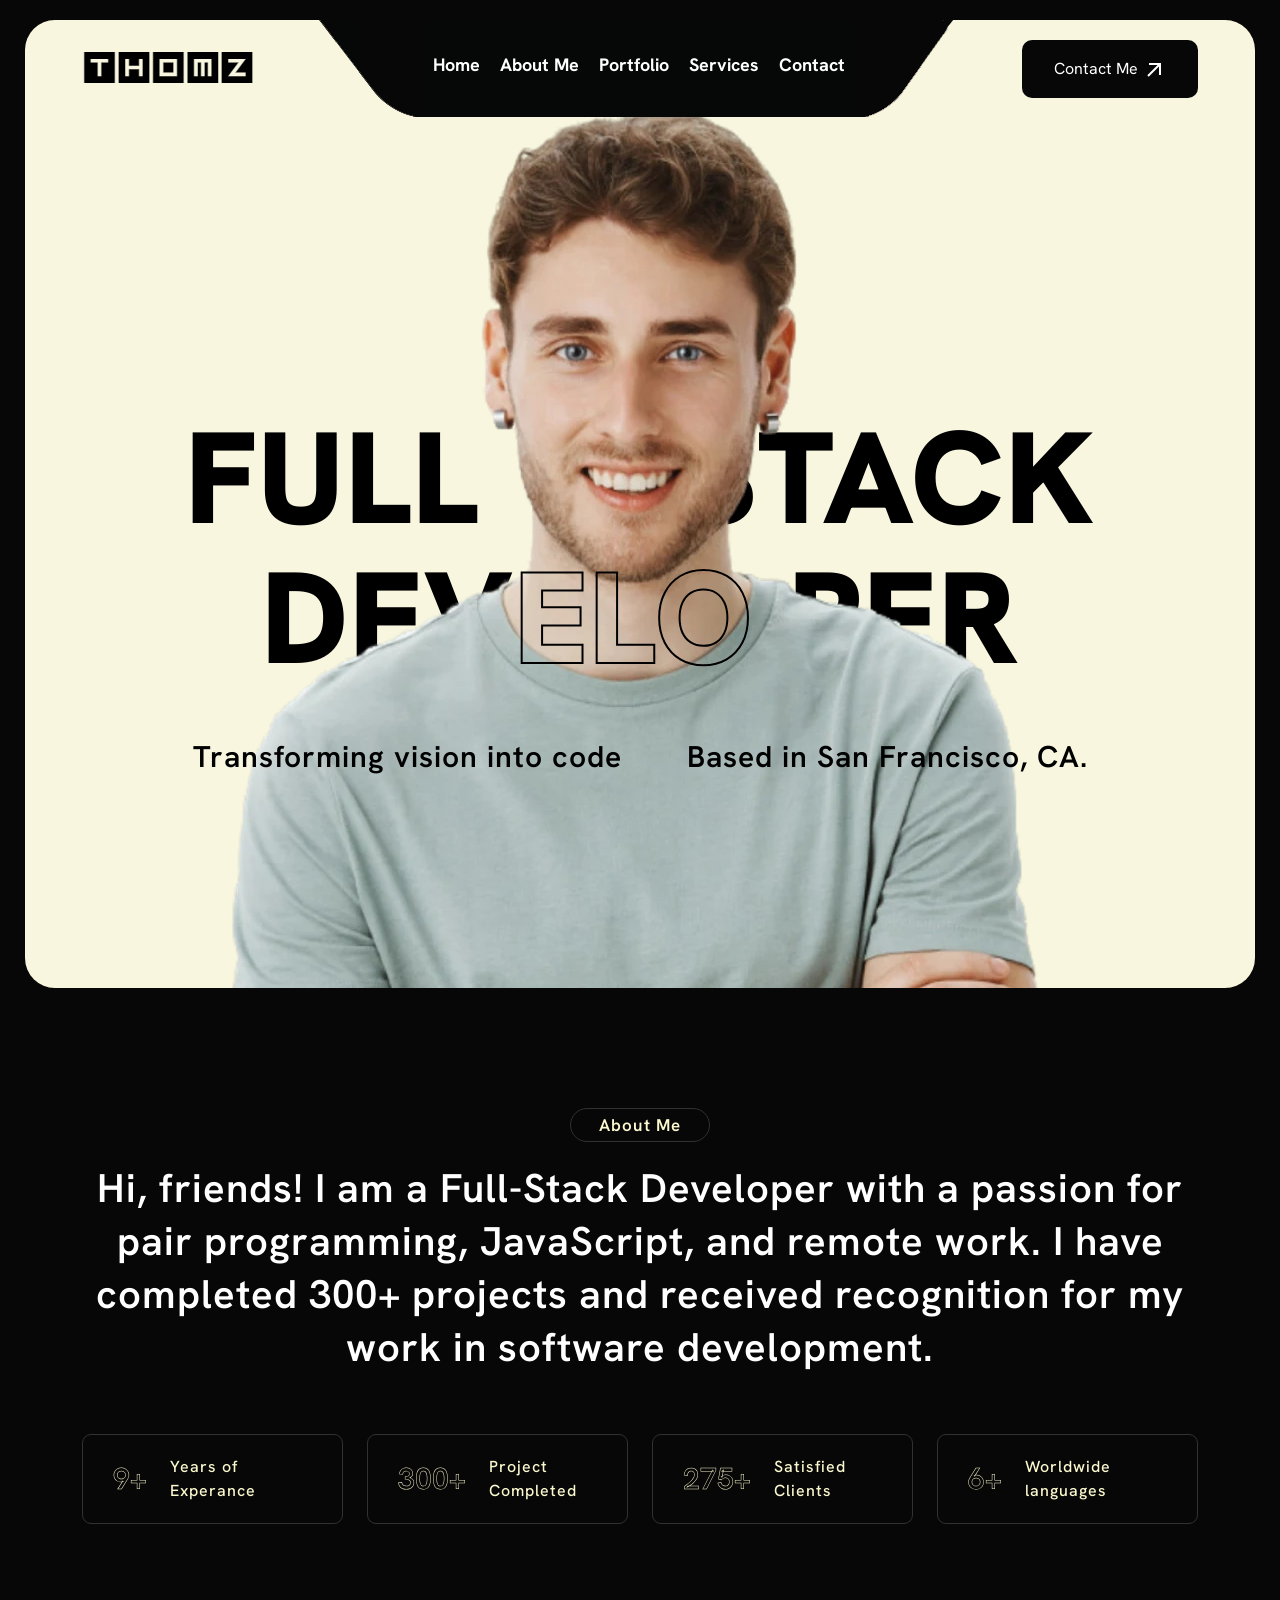
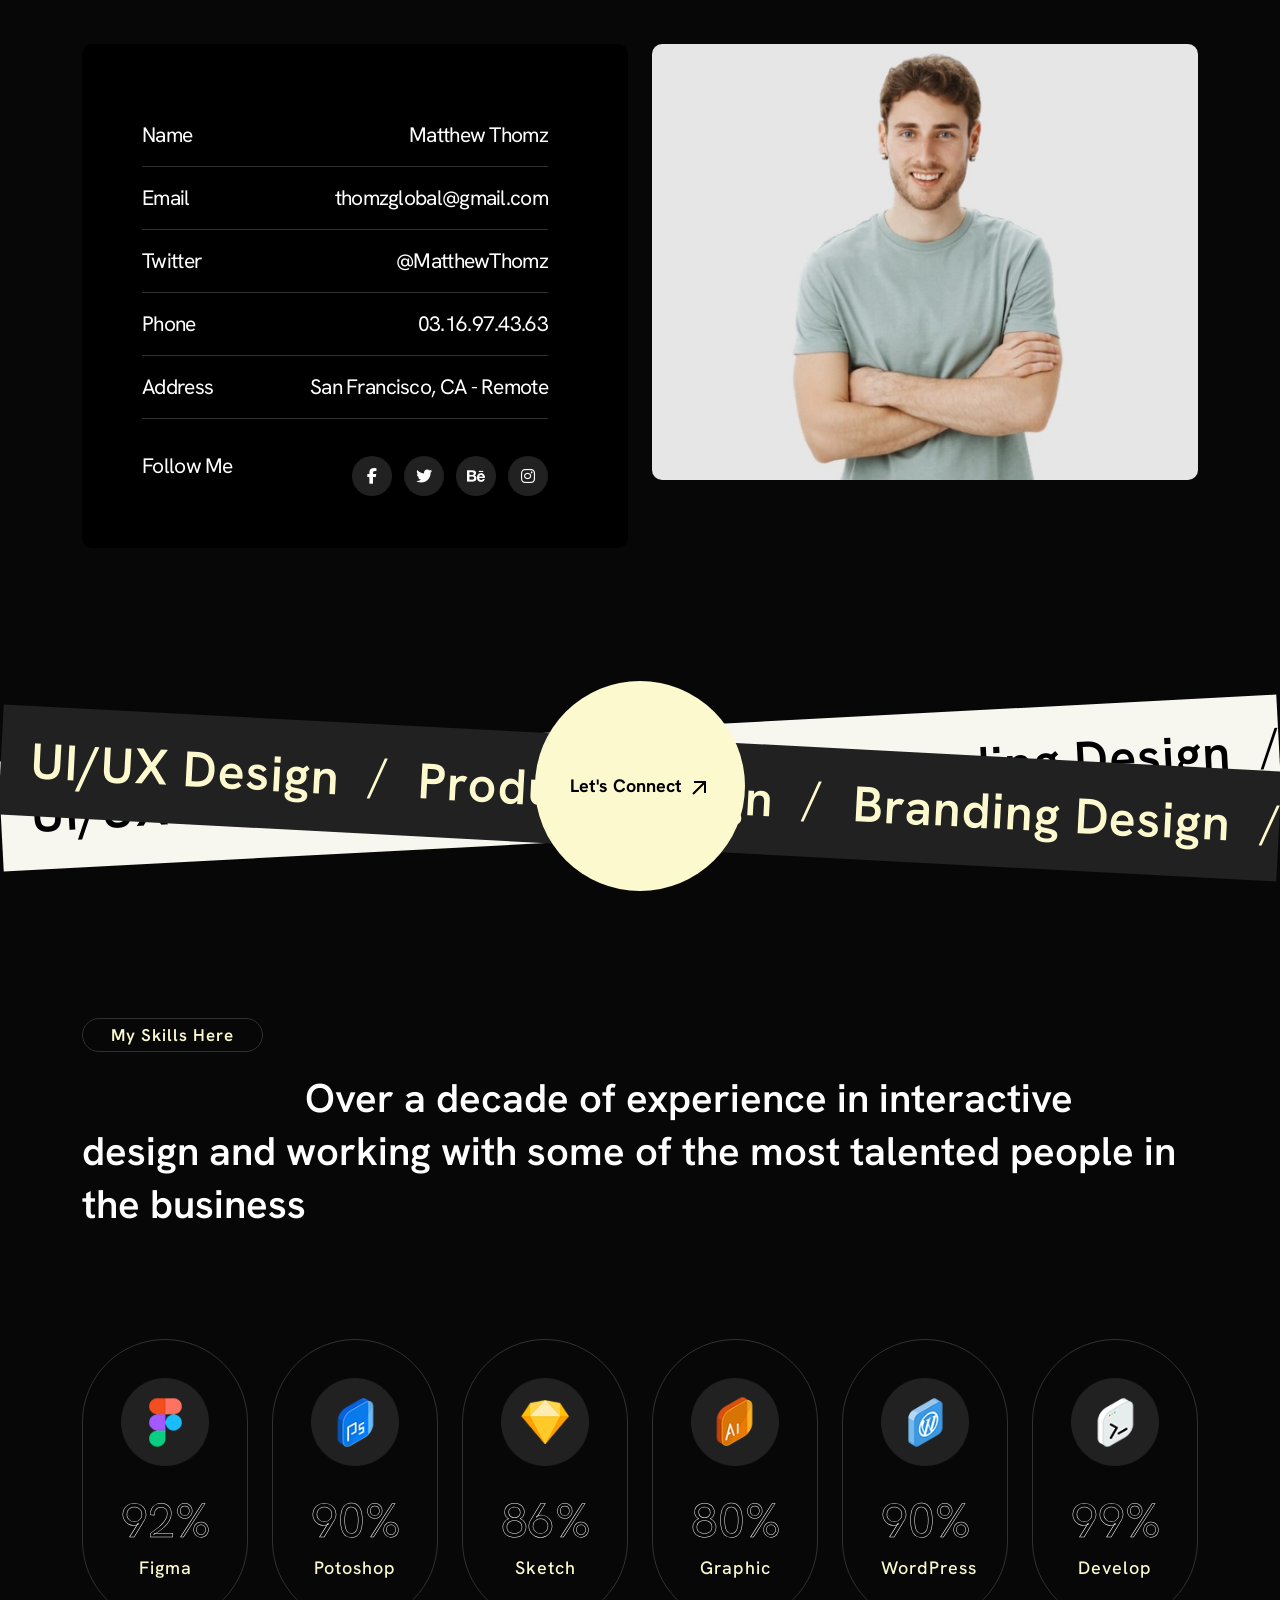
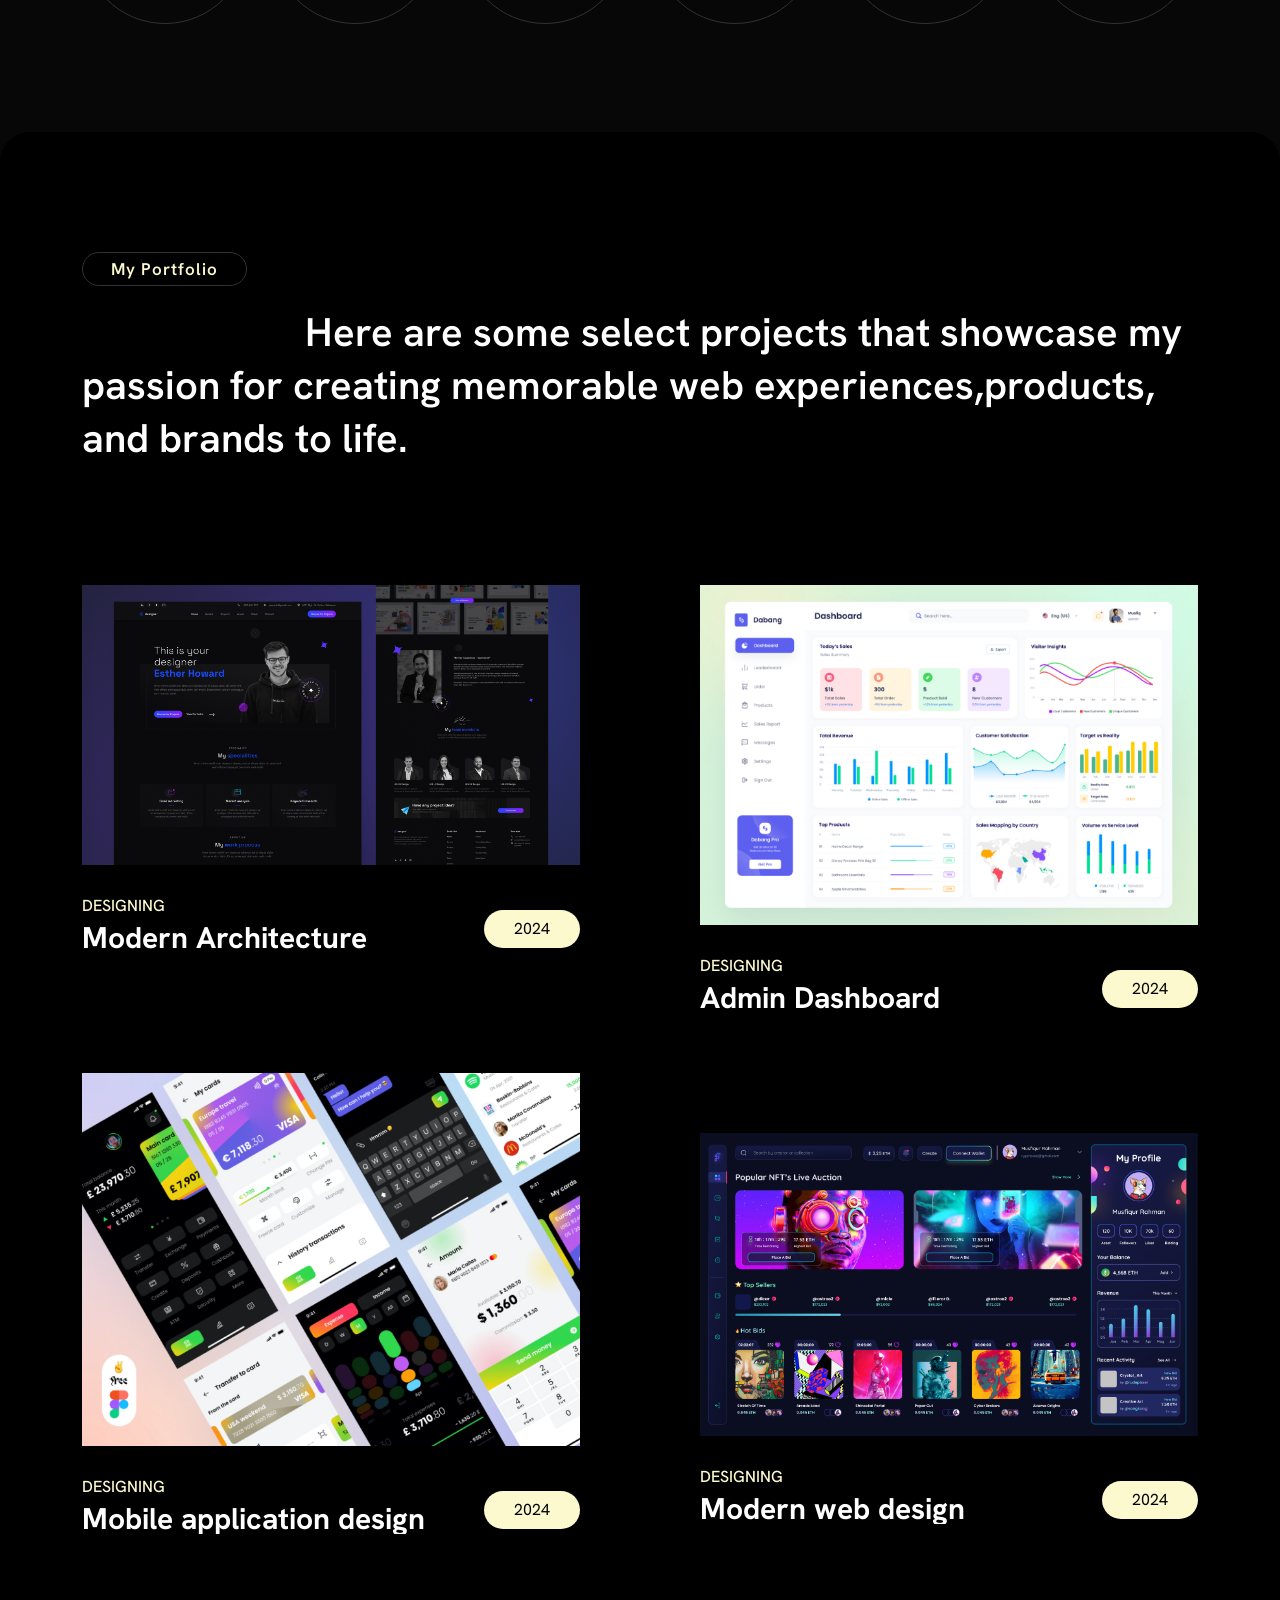
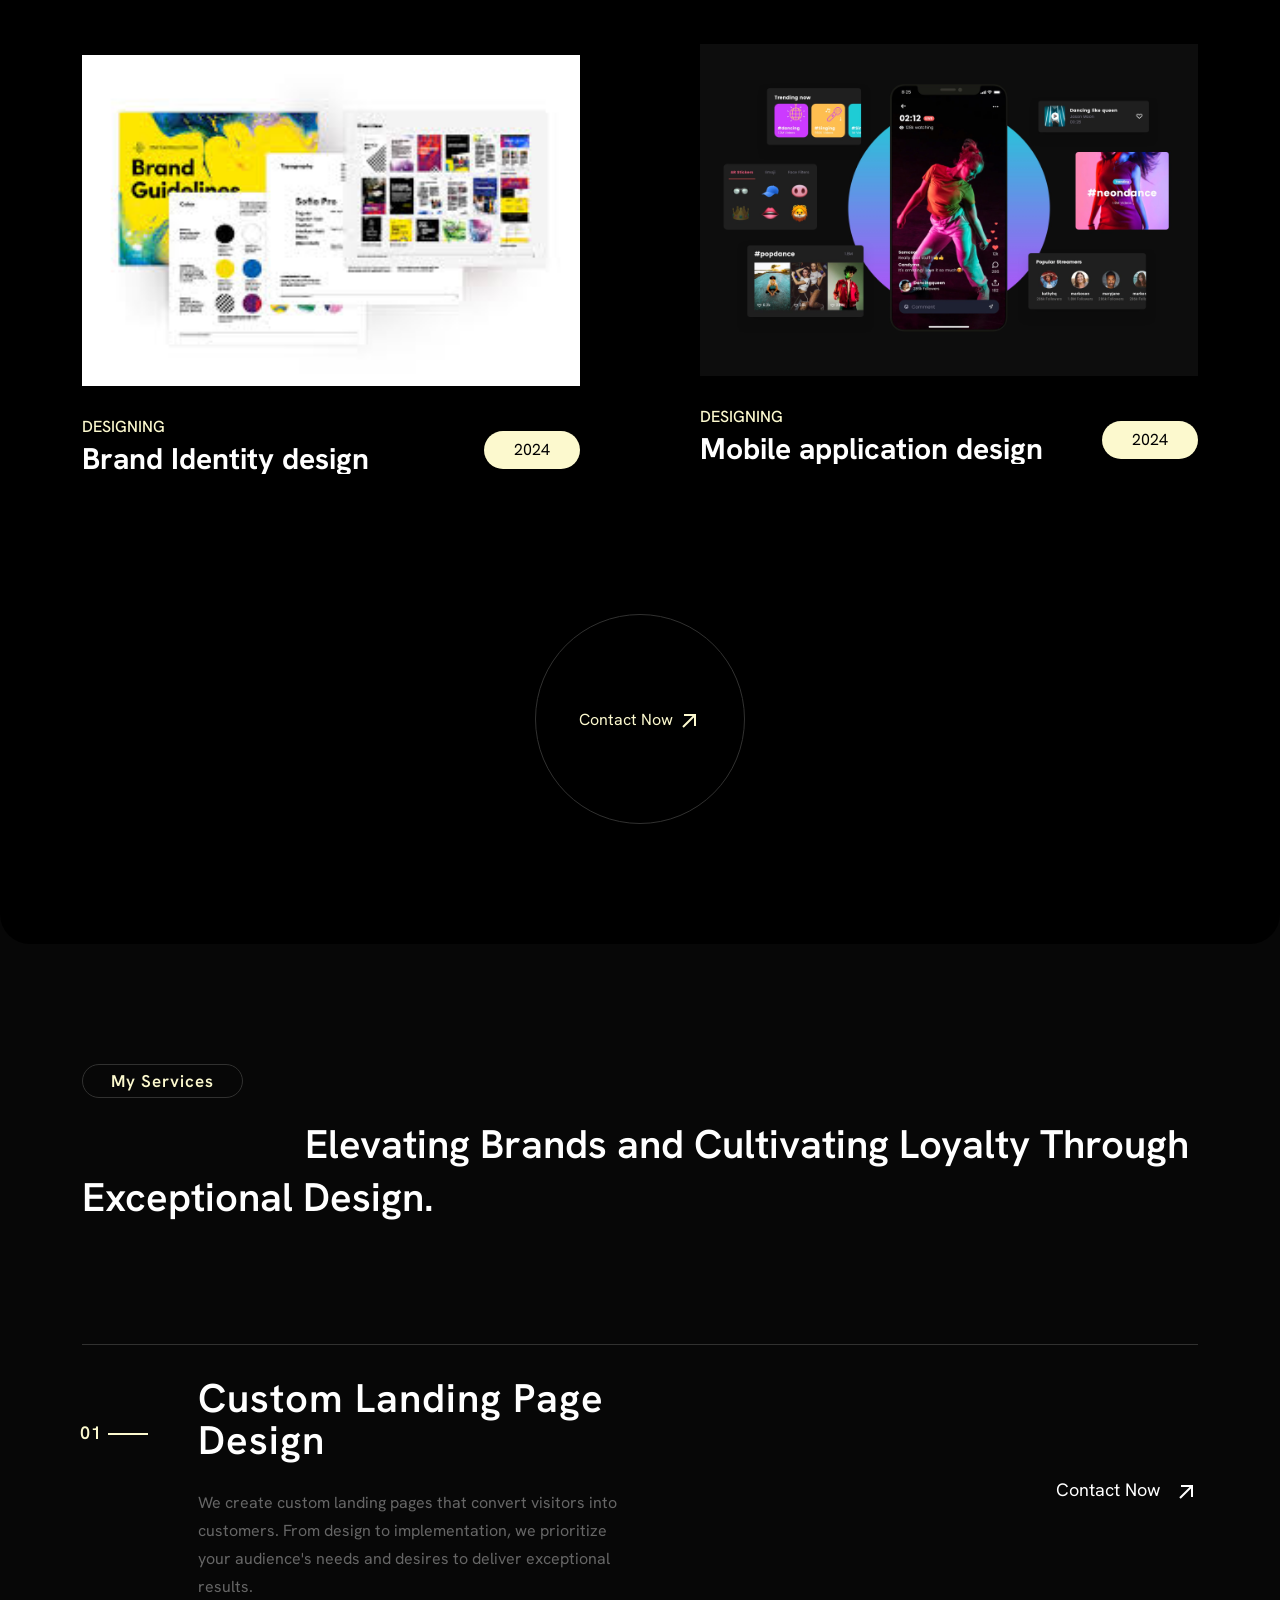
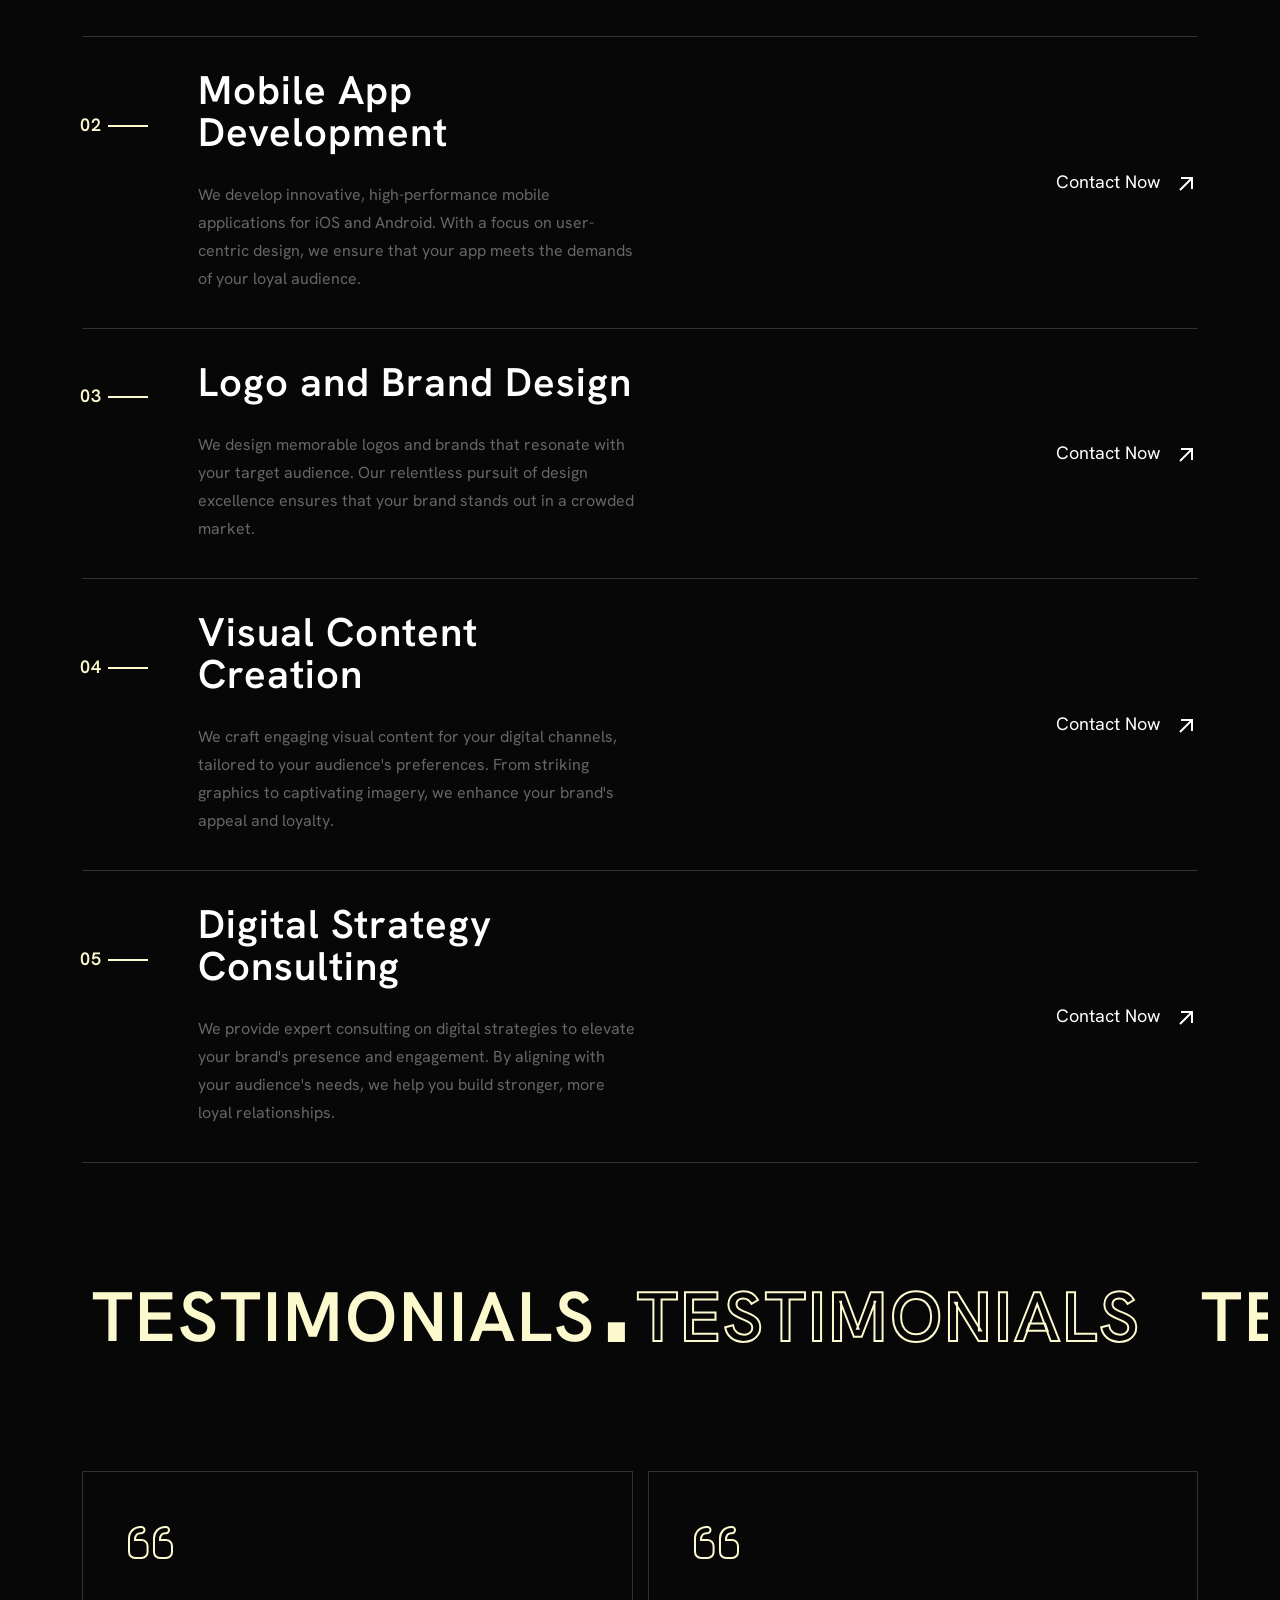
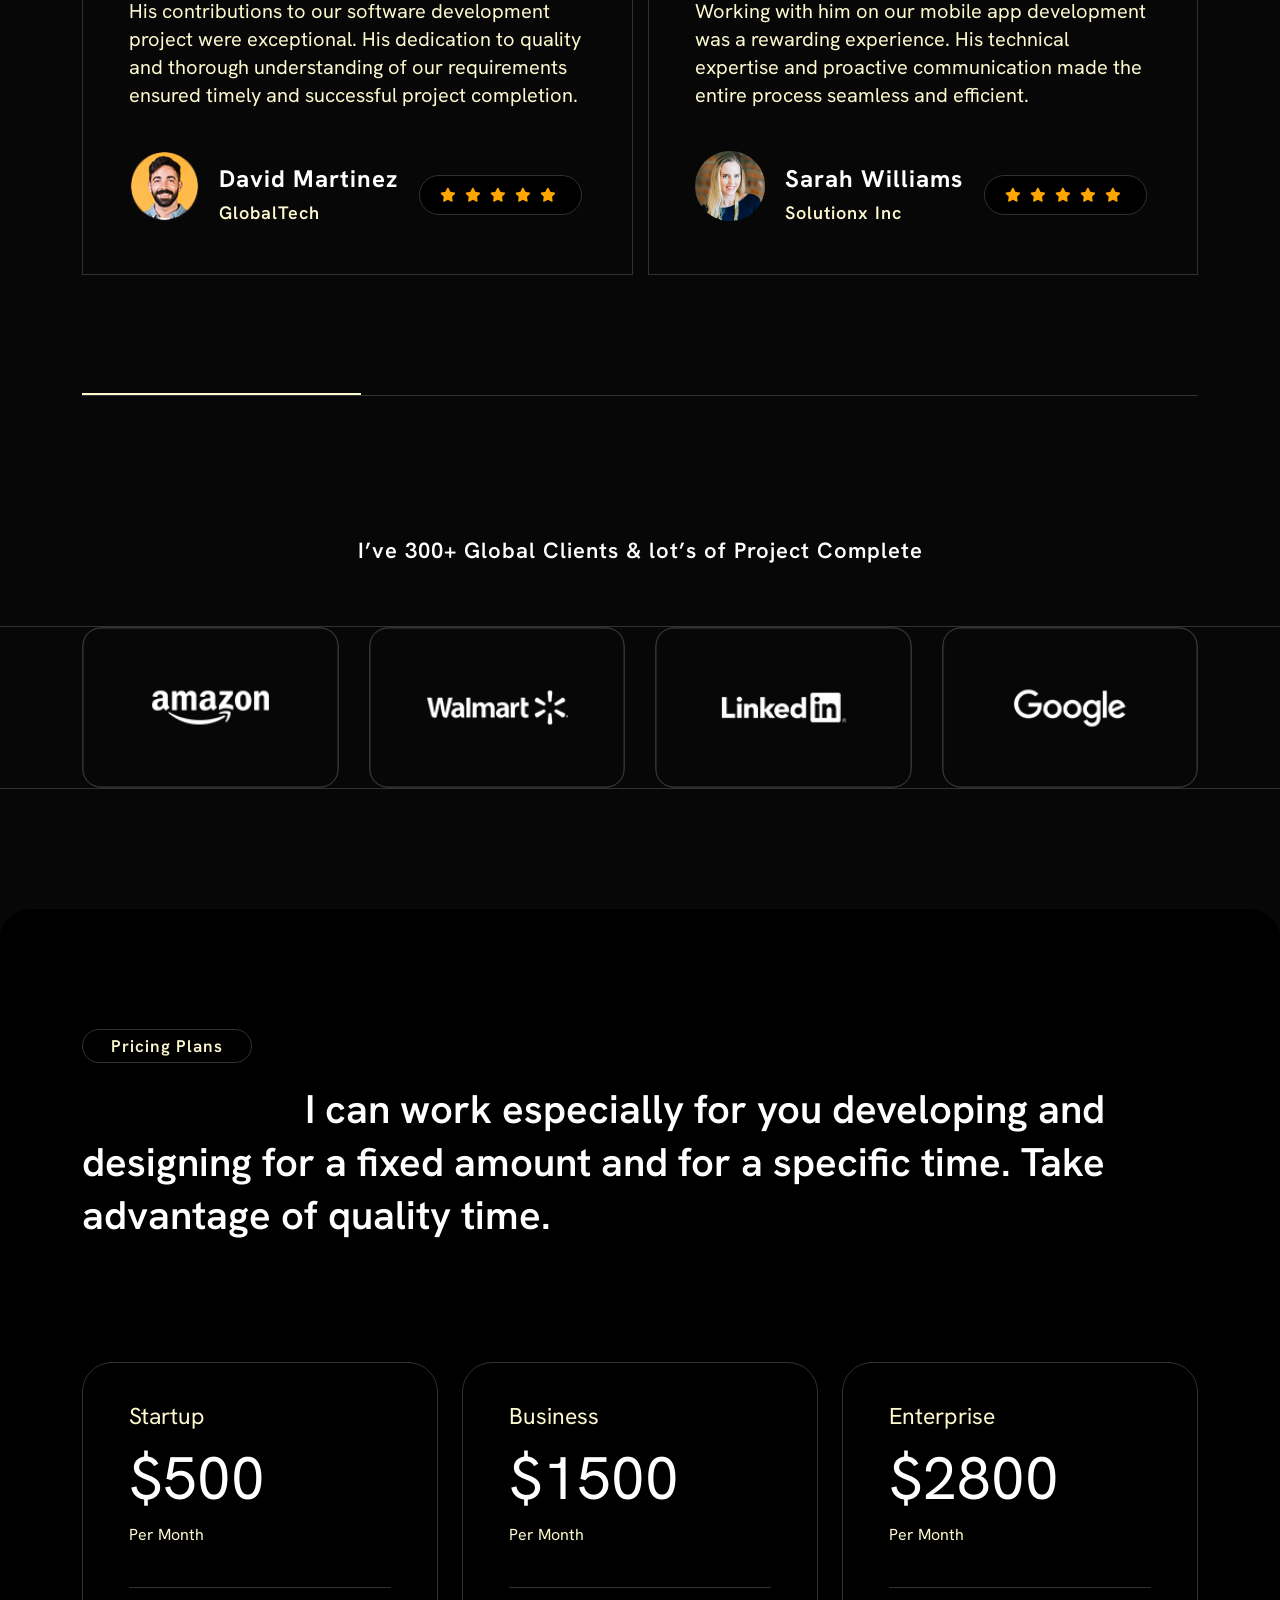
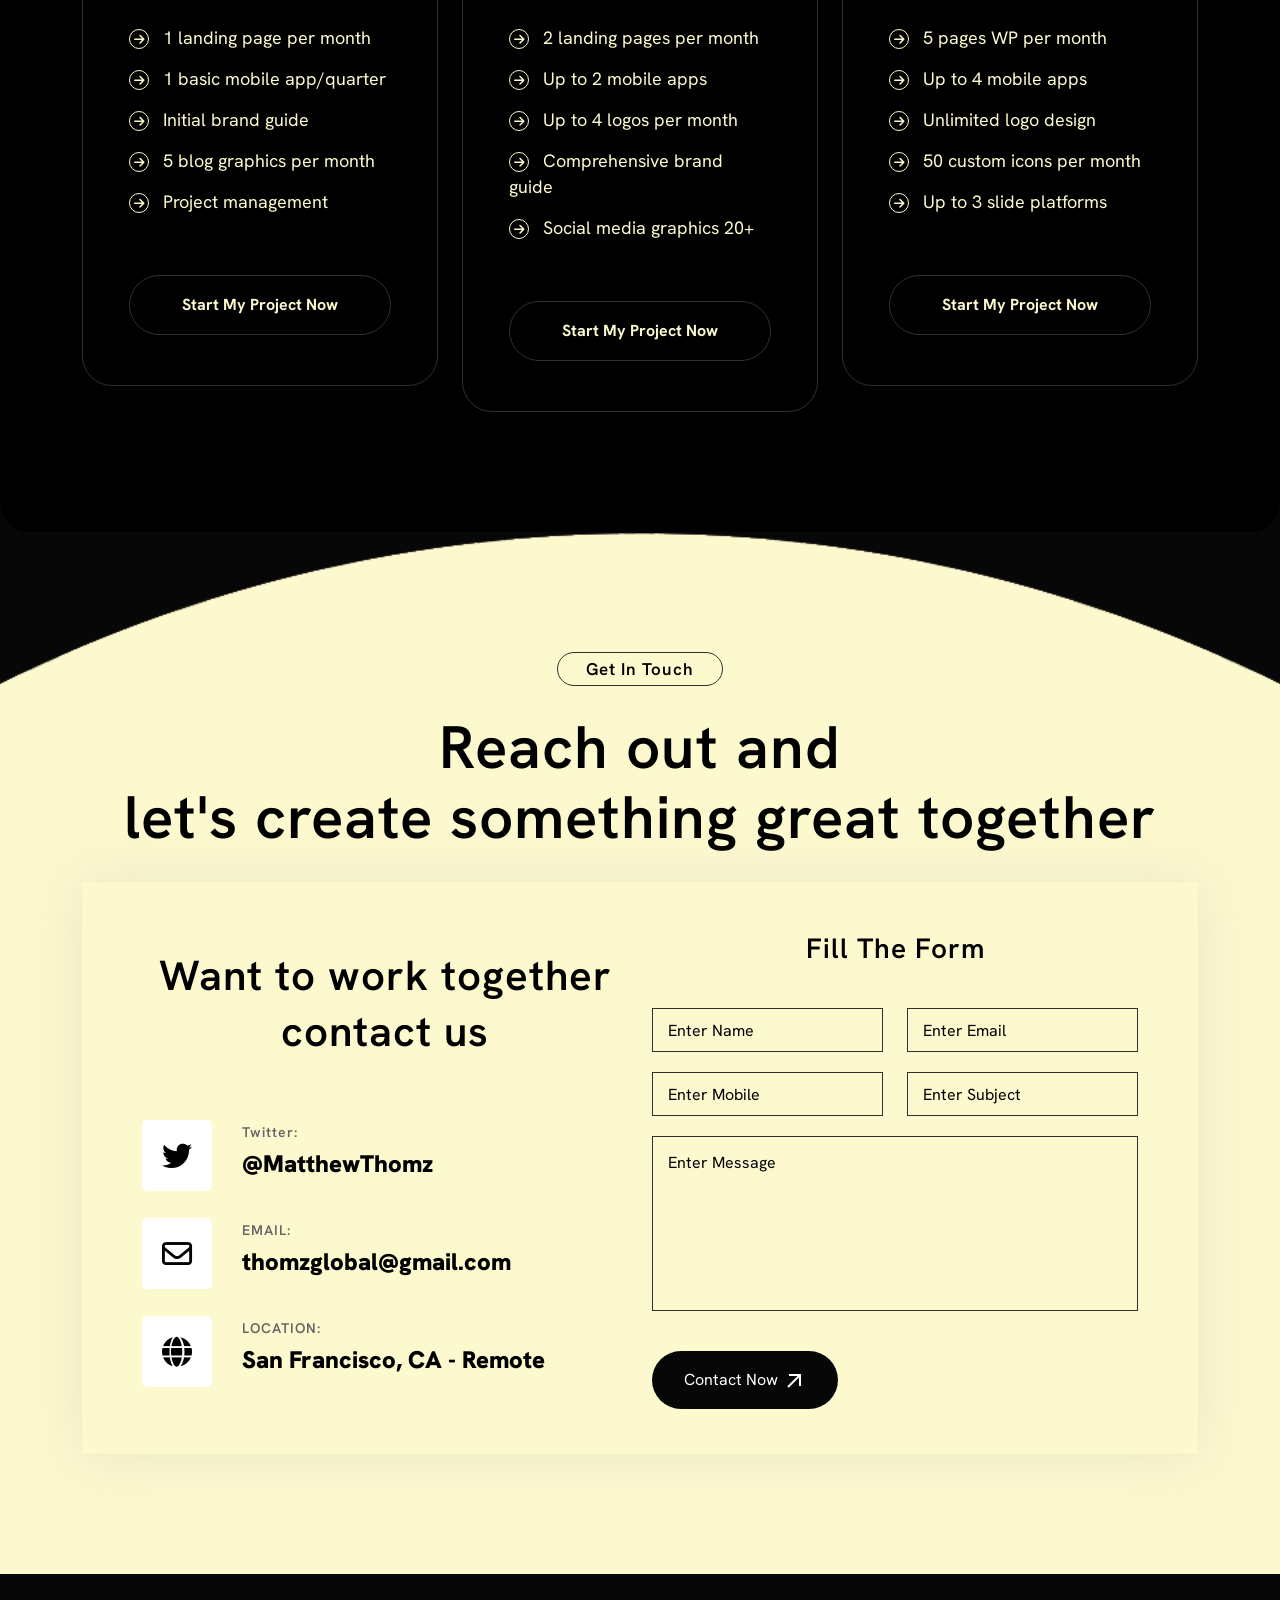
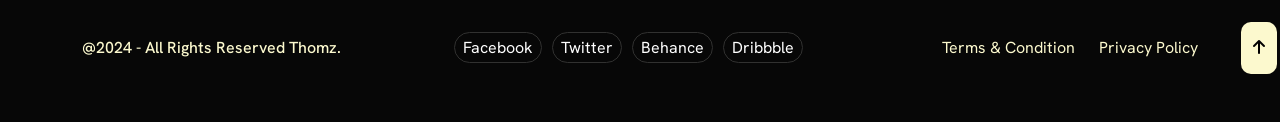
==== index.html @ 29cd8568 "Add files via upload" ====
<!DOCTYPE html>
<html lang="en">
    
<head>
        <meta charset="UTF-8" />
        <meta http-equiv="X-UA-Compatible" content="IE=edge" />
        <meta name="viewport" content="width=device-width, initial-scale=1.0" />
        <meta name="description" content="Thomz - Freelance Developer">
        <meta name="author" content="Thomz">
        <!-- =============== PAGE TITLE =============== -->
        <title>Thomz - Freelance Developer</title>
        <!-- ============= FAVICON ICON ============= -->
        <link rel="shortcut icon" href="assets/img/favicon.png" />
        <!-- ============= CSS ============= -->
        <!-- BOOTSTRAP -->
        <link rel="stylesheet" href="assets/css/vendors/bootstrap.min.css" />
        <!-- ANIMATE -->
        <link rel="stylesheet" href="assets/css/vendors/animate.min.css" />
        <!-- FONT AWESOME -->
        <link rel="stylesheet" href="assets/css/vendors/all.min.css">
        <!-- CUBE PORTFOLIO -->
        <link rel="stylesheet" type="text/css" href="assets/css/vendors/cubeportfolio.min.css">
        <!-- SWIPER -->
        <link rel="stylesheet" href="assets/css/vendors/swiper.css" />
         <!--OWL -->
        <link rel="stylesheet" href="assets/css/vendors/owl.carousel.min.css" />
        <link rel="stylesheet" href="assets/css/vendors/owl.theme.default.min.css" />
        <!-- MAGNIFIC POPUP -->
        <link rel="stylesheet" href="assets/css/vendors/magnific-popup.css" type="text/css" />
        <!-- MAIN STYLE -->
        <link rel="stylesheet" href="assets/css/style.css" />
    </head>
    <!-- ============= BODY ============= -->
    <body id="body" data-spy="scroll" data-target=".one-page-header">
        
        <!-- ============= WRAPPER ============= -->
        <div class="wrapper">
   
            <!-- Cursor -->
	<div class="cursor"></div>
	<div class="cursor-follower"></div>
	<!-- Cursor End -->

            <!-- =============START HEADER ============= -->
            <header class="header-main-block header-style sticky-header">
                <div class="container">
                    <div class="cd-header-block">
                        <nav id="navigation" class="navigation">

                            <!-- Logo Area Start -->
                            <div class="nav-header">
                                <a class="nav-brand" href="onepage.html"><img src="assets/img/logo.png" alt="" class="img-fulid d-block" /> </a>
                                <div class="nav-toggle"></div>
                                <div class="overlay"></div>
                            </div>
                            <!-- End Logo Are -->
                            
                            <!-- Contact Are -->
                            <div class="header-contact page-scroll">
                                <a href="#contact">Contact Me  <svg xmlns="http://www.w3.org/2000/svg" width="20" height="20" class="sm_svg"><path d="M7 7h8.586L5.293 17.293l1.414 1.414L17 8.414V17h2V5H7v2z"/></svg> </a>
                            </div>
                            <!-- Contact Are -->
                            
                                <!-- Main Menus Wrapper -->
                            <div class="nav-menus-wrapper">
                                <img class="header-menu-bg" src="assets/img/menuleft.png" alt="Before">
                                <button type="button" class="close-nav">
                                <i class="fa-regular fa-circle-xmark"></i>
                            </button>
                                <ul class="nav-menu nav-menu-centered" id="mobile-menu">
                                    <li class="page-scroll"><a href="#body">Home</a></li>
                                    <li class="page-scroll"><a href="#about">About Me</a></li>
                                    <li class="page-scroll"><a href="#portfolio">Portfolio</a></li>
                                    <li class="page-scroll"><a href="#services">Services</a></li>
                                    <li class="page-scroll"><a href="#contact">Contact</a></li>
                                    <li class="menu-contact-list page-scroll"><a href="#contact">Contact</a></li>
                                </ul>
                                <img class="header-menu-bg" src="assets/img/menuright.png" alt="After">
                             <!-- Main Menus Wrapper -->
                            </div>
                        </nav>
                    </div>
                </div>
            </header>
            <!-- ============= END HEADER ========== -->


            <!-- ============= START BANNER BLOCK ============= -->
            <section class="banner-block clearfix" id="top">
                <div class="full-width-block">
                    <div class="container">
                        <div class="banner-block-content">
                            <div class="row align-items-center">
                                <div class="col col-xl-1 col-lg-1 col-md-1 col-12 order-md-1 order-2">
                                       
                                    </div>
                                <div class="col col-xl-10 col-lg-10 col-md-10 col-12 order-md-2 order-1 banner-center">
                                    <div class="banner-image"><img src="assets/img/banner1.webp" alt="" /></div>
                                    <div class="banner-content">
                                        <h1>FULL<span class="back-text"></span>&nbsp; ---STACK <br>DEV<span class="fornt-text">ELO</span> PER</h1>
                                    </div>
                                    <div class="banner-sub-content ">
                                     <div class="d-flex justify-content-lg-between align-items-center">
                                        <h3 class="text-left">Transforming vision into code</h3>
                                        <h3 class="text-right">Based in San Francisco, CA.</h3>
                                    </div>
                                   </div>
                                </div>
                                <div class="col col-xl-1 col-lg-1 col-md-1 col-12 order-md-3 order-3">
                                   
                                </div>


                            </div>
                        </div>
                    </div>
                </div>
            </section>
            <!-- ============= END BANNER BLOCK ============= -->

            
                
          

            <!-- ============= START ABOUT BLOCK ============= -->
            <section class="about-block home-main-contant-style-2" id="about">
                <div class="full-width-about-block">
                    <div class="container">
                        <div class="section-title">
                            <h2 class="section-heading">About Me</h2>
                            <div class="about-content">
                                <h1>Hi, friends! I am a Full-Stack Developer with a passion for pair programming, JavaScript, and remote work. I have completed 300+ projects and received recognition for my work in software development.</h1>
                            </div>
                        </div>
                    </div>
                </div>
            </section>
            <!-- ============= END ABOUT BLOCK ============= -->




            <!--============= START COUNTER=============-->
            <section class="home-main-contant-style-5">
                <div class="container">
                    <div class="home-counter-block">
                        <div class="row">
                            <div class="col-xl-3 col-lg-3 col-md-6 col-sm-6">
                                <div class="single-count counter-item d-flex justify-content-lg-between align-items-center">
                                    <div class="counter-text"><span class="count">9</span>+</div>
                                    <h4>Years of Experance</h4>
                                </div>
                            </div>
                            <div class="col-xl-3 col-lg-3 col-md-6 col-sm-6">
                                <div class="single-count counter-item counter-item d-flex justify-content-lg-between align-items-center">
                                    <div class="counter-text"><span class="count">300</span>+</div>
                                    <h4>Project Completed</h4>
                                </div>
                            </div>

                            <div class="col-xl-3 col-lg-3 col-md-6 col-sm-6">
                                <div class="single-count counter-item  counter-item d-flex justify-content-lg-between align-items-center">
                                    <div class="counter-text"><span class="count">275</span>+</div>
                                    <h4>Satisfied Clients</h4>
                                </div>
                            </div>
                            <div class="col-xl-3 col-lg-3 col-md-6 col-sm-6">
                                <div class="single-count counter-item counter-last-block  counter-item d-flex justify-content-lg-between align-items-center">
                                    <div class="counter-text"><span class="count">6</span>+</div>
                                    <h4>Worldwide languages</h4>
                                </div>
                            </div>
                        </div>       
                    </div>
                </div>
            </section>
            <!--============= END COUNTER =============-->



            <!--============= START INFORMATION=============-->
            <section class="home-main-contant-style-6">
                <div class="container">
                    <div class="home-about-content-block">
                        <div class="row">
                            <div class="col-xl-6 col-lg-12 col-md-12 col-sm-12">
                                <div class="about-left-content">
                                    <ul>
                                        <li class="d-flex align-items-center justify-content-between">
                                            <div class="about-list-content-left">
                                                <h5>Name</h5>
                                            </div>
                                            <div class="about-list-content-right">
                                                <h5>Matthew Thomz</h5>
                                            </div> 
                                        </li>
                                        <li class="d-flex align-items-center justify-content-between">
                                            <div class="about-list-content-left">
                                                <h5>Email</h5>
                                            </div>
                                            <div class="about-list-content-right">
                                                <h5>thomzglobal@gmail.com</h5>
                                            </div> 
                                        </li>
                                        <li class="d-flex align-items-center justify-content-between">
                                            <div class="about-list-content-left">
                                                <h5>Twitter</h5>
                                            </div>
                                            <div class="about-list-content-right">
                                                <h5>@MatthewThomz</h5>
                                            </div> 
                                        </li>
                                        <li class="d-flex align-items-center justify-content-between">
                                            <div class="about-list-content-left">
                                                <h5>Phone</h5>
                                            </div>
                                            <div class="about-list-content-right">
                                                <h5>03.16.97.43.63</h5>
                                            </div> 
                                        </li>
                                        <li class="d-flex align-items-center justify-content-between">
                                            <div class="about-list-content-left">
                                                <h5>Address</h5>
                                            </div>
                                            <div class="about-list-content-right">
                                                <h5>San Francisco, CA - Remote</h5>
                                            </div> 
                                        </li>
                                        <li class="d-flex align-items-center justify-content-between">
                                            <div class="about-list-content-left">
                                                <h5>Follow Me</h5>
                                            </div>
                                            <div class="about-list-content-right social-icon-list">
                                                <ul>
                                                    <li><a href="https://www.facebook.com/profile.php?id=61558241614737"><i class="fa-brands fa-facebook-f"></i></a></li>
                                                    <li><a href="https://twitter.com/MatthewThomz"><i class="fa-brands fa-twitter"></i></a></li>
                                                    <li><a href="#"><i class="fa-brands fa-behance"></i></a></li>
                                                    <li><a href="#"> <i class="fa-brands fa-instagram"></i></a></li>
                                                </ul>
                                            </div> 
                                        </li>
                                    </ul>
                                </div>
                            </div>
                            <div class="col-xl-6 col-lg-12 col-md-12 col-sm-12">
                                <div class="about-right-content">
                                    <img class="border-radius-10" src="assets/img/about/about.jpg" alt="about me" />
                                </div>
                            </div>
                        </div>       
                    </div>
                </div>
            </section>
            <!--============= END INFORMATION =============-->

        
            
      <!--============= START MARQUEE SLIDER=============-->
            <div class="marquee-slider-section">
                    <div class="marquee-slider-block">
                        <div class="slide-roll">
                            <div class="roll-box">
                                <div class="roll-item">
                                    <div class="roll-title d-flex align-items-center">
                                        <h4 class="title">UI/UX Design</h4>
                                    </div>
                                </div>
                                <span class="portal-icon">/</span>
                                <div class="roll-item">
                                    <div class="roll-title d-flex align-items-center">
                                        <h4 class="title">Product Design</h4>
                                    </div>
                                </div>
                                <span class="portal-icon">/</span>
                                <div class="roll-item">
                                    <div class="roll-title d-flex align-items-center">
                                        <h4 class="title">Branding Design</h4>
                                    </div>
                                </div>
                                <span class="portal-icon">/</span>
                                <div class="roll-item">
                                    <div class="roll-title d-flex align-items-center">
                                        <h4 class="title">Art Director</h4>
                                    </div>
                                </div>
                                <span class="portal-icon">/</span>
                                <div class="roll-item">
                                    <div class="roll-title d-flex align-items-center">
                                        <h4 class="title">Illustration</h4>
                                    </div>
                                </div>
                            </div>
                            <div class="roll-box">
                                <div class="roll-item">
                                    <div class="roll-title d-flex align-items-center">
                                        <h4 class="title">UI/UX Design</h4>
                                    </div>
                                </div>
                                <span class="portal-icon">/</span>
                                <div class="roll-item">
                                    <div class="roll-title d-flex align-items-center">
                                        <h4 class="title">Product Design</h4>
                                    </div>
                                </div>
                                <span class="portal-icon">/</span>
                                <div class="roll-item">
                                    <div class="roll-title d-flex align-items-center">
                                        <h4 class="title">Branding Design</h4>
                                    </div>
                                </div>
                                <span class="portal-icon">/</span>
                                <div class="roll-item">
                                    <div class="roll-title d-flex align-items-center">
                                        <h4 class="title">Art Director</h4>
                                    </div>
                                </div>
                                <span class="portal-icon">/</span>
                                <div class="roll-item">
                                    <div class="roll-title d-flex align-items-center">
                                        <h4 class="title">Illustration</h4>
                                    </div>
                                </div>
                            </div>
                        </div>
                    </div>
    <div class="text-slider-btn"><a href="#contact">Let's Connect <svg xmlns="http://www.w3.org/2000/svg" width="24" height="24" class="sm_svg"><path d="M7 7h8.586L5.293 17.293l1.414 1.414L17 8.414V17h2V5H7v2z"/></svg></a></div>
                    <div class="marquee-slider-block-three">
                        <div class="slide-roll">
                            <div class="roll-box roll-box-revers">
                                <div class="roll-item">
                                    <div class="roll-title d-flex align-items-center">
                                        <h4 class="title">UI/UX Design</h4>
                                    </div>
                                </div>
                                <span class="portal-icon">/</span>
                                <div class="roll-item">
                                    <div class="roll-title d-flex align-items-center">
                                        <h4 class="title">Product Design</h4>
                                    </div>
                                </div>
                                <span class="portal-icon">/</span>
                                <div class="roll-item">
                                    <div class="roll-title d-flex align-items-center">
                                        <h4 class="title">Branding Design</h4>
                                    </div>
                                </div>
                                <span class="portal-icon">/</span>
                                <div class="roll-item">
                                    <div class="roll-title d-flex align-items-center">
                                        <h4 class="title">Art Director</h4>
                                    </div>
                                </div>
                                <span class="portal-icon">/</span>
                                <div class="roll-item">
                                    <div class="roll-title d-flex align-items-center">
                                        <h4 class="title">Illustration</h4>
                                    </div>
                                </div>
                            </div>
                            <div class="roll-box roll-box-revers">
                                <div class="roll-item">
                                    <div class="roll-title d-flex align-items-center">
                                        <h4 class="title">UI/UX Design</h4>
                                    </div>
                                </div>
                                <span class="portal-icon">/</span>
                                <div class="roll-item">
                                    <div class="roll-title d-flex align-items-center">
                                        <h4 class="title">Product Design</h4>
                                    </div>
                                </div>
                                <span class="portal-icon">/</span>
                                <div class="roll-item">
                                    <div class="roll-title d-flex align-items-center">
                                        <h4 class="title">Branding Design</h4>
                                    </div>
                                </div>
                                <span class="portal-icon">/</span>
                                <div class="roll-item">
                                    <div class="roll-title d-flex align-items-center">
                                        <h4 class="title">Art Director</h4>
                                    </div>
                                </div>
                                <span class="portal-icon">/</span>
                                <div class="roll-item">
                                    <div class="roll-title d-flex align-items-center">
                                        <h4 class="title">Illustration</h4>
                                    </div>
                                </div>
                            </div>
                        </div>
                    </div>
                </div>
        <!--============= END MARQUEE SLIDER=============-->
       



            <!-- ============= START SKILLS BLOCK ============= -->
            <section class="skills-block home-main-contant-style-2">
                <div class="container">
                    <div class="section-title">
                        <h2 class="section-heading">My Skills Here</h2>
                        <div class="about-content">
                            <h1><span>Over a decade of experience</span> in interactive design 
and working with some of the most talented people in the business</h1>
                        </div>
                    </div>
                    <div class="skills-block-content">
                    <div class="row">
                        <div class="col-xl-2 col-lg-2 col-md-4 col-sm-6 text-center">
                            <div class="skills-list">
                                <div class="skills-icon"><img src="assets/img/skills/01.png" alt="skills" /></div>
                                <div class="skills-percentage">92%</div>
                                <h4 class="skills-title">Figma</h4>
                            </div>  
                        </div>
                        <div class="col-xl-2 col-lg-2 col-md-4 col-sm-6 text-center">
                            <div class="skills-list">
                                <div class="skills-icon"><img src="assets/img/skills/02.png" alt="skills" /></div>
                                <div class="skills-percentage">90%</div>
                                <h4 class="skills-title">Potoshop</h4>
                            </div>  
                        </div>

                        <div class="col-xl-2 col-lg-2 col-md-4 col-sm-6 text-center">
                            <div class="skills-list">
                                <div class="skills-icon"><img src="assets/img/skills/03.png" alt="skills" /></div>
                                <div class="skills-percentage">86%</div>
                                <h4 class="skills-title">Sketch</h4>
                            </div>  
                        </div>

                        <div class="col-xl-2 col-lg-2 col-md-4 col-sm-6 text-center">
                            <div class="skills-list">
                                <div class="skills-icon"><img src="assets/img/skills/04.png" alt="skills" /></div>
                                <div class="skills-percentage">80%</div>
                                <h4 class="skills-title">Graphic</h4>
                            </div>  
                        </div>

                        <div class="col-xl-2 col-lg-2 col-md-4 col-sm-6 text-center">
                            <div class="skills-list">
                                <div class="skills-icon"><img src="assets/img/skills/05.png" alt="skills" /></div>
                                <div class="skills-percentage">90%</div>
                                <h4 class="skills-title">WordPress</h4>
                            </div>  
                        </div>

                        <div class="col-xl-2 col-lg-2 col-md-4 col-sm-6 text-center">
                            <div class="skills-list">
                                <div class="skills-icon"><img src="assets/img/skills/06.png" alt="skills" /></div>
                                <div class="skills-percentage">99%</div>
                                <h4 class="skills-title">Develop</h4>
                            </div>  
                        </div>
                    </div>
                    </div>
                    </div>
            </section>
            <!-- ============= END SKILLS BLOCK ============= -->



            <!-- ============= START PORTFOLIO BLOCK ============= -->
            <section class="portfolio-block home-main-contant-style-2" id="portfolio">
                <div class="container">
                    <div class="section-title">
                        <h2 class="section-heading">My Portfolio</h2>
                         <div class="about-content">
                             <h1><span>Here are some select projects</span> that showcase my passion 
for creating memorable web experiences,products, and brands to life.</h1>
                        </div>
                    </div>
                    <div class="home-main-contant-style">
                    <div id="js-grid-lightbox-gallery" class="cbp">
                        <div class="cbp-item graphic">
                              <a href="#contact" class="cbp-caption cbp-singlePageInline" data-title="World Clock Widget<br>by Paul Flavius Nechita" rel="nofollow">
                <div class="cbp-caption-defaultWrap">
                    <img src="assets/img/portfolio/1.png" alt="">
                </div>
                            <div class="cbp-1-title-bg d-flex align-items-center justify-content-between">
                                <div class="cbp-footer-title">
                                    <div class="cbp-l-grid-projects-desc">Designing</div>
                                    <div class="cbp-l-grid-projects-title">Modern Architecture</div>
                                </div>
                                <div class="cbp-footer-year">
                                    <span>2024</span>
                                </div>      
                            </div>
                                   </a>
                        </div>
                        <div class="cbp-item web-design logos identity graphic">
            <a href="#contact" class="cbp-caption cbp-singlePageInline" data-title="Bolt UI<br>by Tiberiu Neamu" rel="nofollow">
                <div class="cbp-caption-defaultWrap">
                    <img src="assets/img/portfolio/2.png" alt="">
                </div>
                 <div class="cbp-1-title-bg d-flex align-items-center justify-content-between">
                                <div class="cbp-footer-title">
                                    <div class="cbp-l-grid-projects-desc">Designing</div>
                                    <div class="cbp-l-grid-projects-title">Admin Dashboard</div>
                                </div>
                                <div class="cbp-footer-year">
                                    <span>2024</span>
                                </div>      
                            </div>
            </a>
        </div>
        <div class="cbp-item graphic print identity">
            <a href="#contact" class="cbp-caption cbp-singlePageInline" data-title="WhereTO App<br>by Tiberiu Neamu" rel="nofollow">
                <div class="cbp-caption-defaultWrap">
                    <img src="assets/img/portfolio/3.jpg" alt="">
                </div>
                 <div class="cbp-1-title-bg d-flex align-items-center justify-content-between">
                                <div class="cbp-footer-title">
                                    <div class="cbp-l-grid-projects-desc">Designing</div>
                                    <div class="cbp-l-grid-projects-title">Mobile application design</div>
                                </div>
                                <div class="cbp-footer-year">
                                    <span>2024</span>
                                </div>      
                            </div>
            </a>
        </div>
        <div class="cbp-item web-design motion logos">
            <a href="#contact" class="cbp-caption cbp-singlePageInline" data-title="iDevices<br>by Tiberiu Neamu" rel="nofollow">
                <div class="cbp-caption-defaultWrap">
                    <img src="assets/img/portfolio/4.png" alt="">
                </div>
                 <div class="cbp-1-title-bg d-flex align-items-center justify-content-between">
                                <div class="cbp-footer-title">
                                    <div class="cbp-l-grid-projects-desc">Designing</div>
                                    <div class="cbp-l-grid-projects-title">Modern web design</div>
                                </div>
                                <div class="cbp-footer-year">
                                    <span>2024</span>
                                </div>      
                            </div>
            </a>
        </div>
        <div class="cbp-item identity graphic print">
            <a href="#contact" class="cbp-caption cbp-singlePageInline" data-title="Seemple* Music for iPad<br>by Tiberiu Neamu" rel="nofollow">
                <div class="cbp-caption-defaultWrap">
                    <img src="assets/img/portfolio/5.jpg" alt="">
                </div>
                 <div class="cbp-1-title-bg d-flex align-items-center justify-content-between">
                                <div class="cbp-footer-title">
                                    <div class="cbp-l-grid-projects-desc">Designing</div>
                                    <div class="cbp-l-grid-projects-title">Mobile application design</div>
                                </div>
                                <div class="cbp-footer-year">
                                    <span>2024</span>
                                </div>      
                            </div>
            </a>
        </div>
        <div class="cbp-item motion print logos web-design">
            <a href="#contact" class="cbp-caption cbp-singlePageInline" data-title="Remind~Me Widget<br>by Tiberiu Neamu" rel="nofollow">
                <div class="cbp-caption-defaultWrap">
                    <img src="assets/img/portfolio/6.jpg" alt="">
                </div>
                 <div class="cbp-1-title-bg d-flex align-items-center justify-content-between">
                                <div class="cbp-footer-title">
                                    <div class="cbp-l-grid-projects-desc">Designing</div>
                                    <div class="cbp-l-grid-projects-title">Brand Identity design</div>
                                </div>
                                <div class="cbp-footer-year">
                                    <span>2024</span>
                                </div>      
                            </div>
            </a>
        </div>
                    </div>
                        
                     <div class="portfolio-contact-btn"><a href="#contact">Contact Now <svg xmlns="http://www.w3.org/2000/svg" width="24" height="24" class="sm_svg"><path d="M7 7h8.586L5.293 17.293l1.414 1.414L17 8.414V17h2V5H7v2z"/></svg></a></div>

                </div>
                </div>

            </section>
            <!-- ============= END PORTFOLIO BLOCK ============= -->


            <!-- ============= START SERVICE BLOCK ============= -->
            <section class="service-block home-main-contant-style-2" id="services">
                <div class="container">
                    <div class="section-title home-main-contant-style-3">
                        <h2 class="section-heading">My Services</h2>
                        <div class="about-content">
                            <h1><span>Elevating Brands and Cultivating Loyalty Through Exceptional Design.</h1>
                        </div>
                    </div>
                    <div class="row">
                        <div class="col-lg-12">
                            <div class="service-item">
                                <div class="service-content d-flex align-items-center justify-content-start">
                                    <h5 class="service-number">01</h5>
                                    <div class="service-content">
                                        <h3><a class="service-title" href="#">Custom Landing Page Design</a></h3>
                                    <p class="service-desc">We create custom landing pages that convert visitors into customers. From design to implementation, we prioritize your audience's needs and desires to deliver exceptional results.</p>
                                    </div>
                                </div>
                                <div class="service-inner d-flex align-items-center justify-content-end">
                                    <div class="service-inner-image">
                                        <img src="assets/img/service/1.png" alt="Image">
                                    </div>
                                    <div class="service-btn">
                                        <a href="#contact"><span>Contact Now</span><svg xmlns="http://www.w3.org/2000/svg" width="24" height="24" class="sm_svg"><path d="M7 7h8.586L5.293 17.293l1.414 1.414L17 8.414V17h2V5H7v2z"/></svg></a>
                                    </div>
                                </div>
                            </div>
                              <div class="service-item">
                                <div class="service-content d-flex align-items-center justify-content-start">
                                    <h5 class="service-number">02</h5>
                                    <div class="service-content">
                                        <h3><a class="service-title" href="#">Mobile App Development</a></h3>
                                    <p class="service-desc">We develop innovative, high-performance mobile applications for iOS and Android. With a focus on user-centric design, we ensure that your app meets the demands of your loyal audience.</p>
                                    </div>
                                </div>
                                <div class="service-inner d-flex align-items-center justify-content-end">
                                    <div class="service-inner-image">
                                        <img src="assets/img/service/2.png" alt="Image">
                                    </div>
                                    <div class="service-btn">
                                       <a href="#contact"><span>Contact Now</span><svg xmlns="http://www.w3.org/2000/svg" width="24" height="24" class="sm_svg"><path d="M7 7h8.586L5.293 17.293l1.414 1.414L17 8.414V17h2V5H7v2z"/></svg></a>
                                    </div>
                                </div>
                            </div>
                            
                              <div class="service-item">
                                <div class="service-content d-flex align-items-center justify-content-start">
                                    <h5 class="service-number">03</h5>
                                    <div class="service-content">
                                        <h3><a class="service-title" href="#">Logo and Brand Design</a></h3>
                                    <p class="service-desc">We design memorable logos and brands that resonate with your target audience. Our relentless pursuit of design excellence ensures that your brand stands out in a crowded market.</p>
                                    </div>
                                </div>
                                <div class="service-inner d-flex align-items-center justify-content-end">
                                    <div class="service-inner-image">
                                        <img src="assets/img/service/3.jpg" alt="Image">
                                    </div>
                                    <div class="service-btn">
                                      <a href="#contact"><span>Contact Now</span><svg xmlns="http://www.w3.org/2000/svg" width="24" height="24" class="sm_svg"><path d="M7 7h8.586L5.293 17.293l1.414 1.414L17 8.414V17h2V5H7v2z"/></svg></a>
                                    </div>
                                </div>
                            </div>
                            
                              <div class="service-item">
                                <div class="service-content d-flex align-items-center justify-content-start">
                                    <h5 class="service-number">04</h5>
                                    <div class="service-content">
                                        <h3><a class="service-title" href="#">Visual Content Creation</a></h3>
                                    <p class="service-desc">We craft engaging visual content for your digital channels, tailored to your audience's preferences. From striking graphics to captivating imagery, we enhance your brand's appeal and loyalty.</p>
                                    </div>
                                </div>
                                <div class="service-inner d-flex align-items-center justify-content-end">
                                    <div class="service-inner-image">
                                        <img src="assets/img/service/4.png" alt="Image">
                                    </div>
                                    <div class="service-btn">
                                     <a href="#contact"><span>Contact Now</span><svg xmlns="http://www.w3.org/2000/svg" width="24" height="24" class="sm_svg"><path d="M7 7h8.586L5.293 17.293l1.414 1.414L17 8.414V17h2V5H7v2z"/></svg></a>
                                    </div>
                                </div>
                              </div>
                              <div class="service-item last-item">
                                <div class="service-content d-flex align-items-center justify-content-start">
                                    <h5 class="service-number">05</h5>
                                    <div class="service-content">
                                        <h3><a class="service-title" href="#">Digital Strategy Consulting</a></h3>
                                    <p class="service-desc">We provide expert consulting on digital strategies to elevate your brand's presence and engagement. By aligning with your audience's needs, we help you build stronger, more loyal relationships.</p>
                                    </div>
                                </div>
                                <div class="service-inner d-flex align-items-center justify-content-end">
                                    <div class="service-inner-image">
                                        <img src="assets/img/service/5.png" alt="Image">
                                    </div>
                                    <div class="service-btn">
                                     <a href="#contact"><span>Contact Now</span><svg xmlns="http://www.w3.org/2000/svg" width="24" height="24" class="sm_svg"><path d="M7 7h8.586L5.293 17.293l1.414 1.414L17 8.414V17h2V5H7v2z"/></svg></a>
                                    </div>
                                </div>
                            </div>
                        </div>
                    </div>
                </div>
            </section>
            <!-- ============= END SERVICE BLOCK ============= -->

            
       <!-- ============= START TESTIMONIAL BLOCK ============= -->
            <section class="home-testimonial-block home-main-contant-style-2">
                <div class="container-fluid">
                   <div class="marquee-slider-section testi-title d-flex justify-content-between align-items-center">
                    <div class="marquee-slider-block section-title">
                        <div class="slide-roll">
                            <div class="roll-box">
                                <div class="roll-item">
                                    <div class="roll-title d-flex align-items-center">
                                        <h1>TESTIMONIALS</h1><span class="dot"></span><h1><span>TESTIMONIALS</span></h1>
                                    </div>
                                </div>
                                <div class="roll-item">
                                    <div class="roll-title d-flex align-items-center">
                                       <h1>TESTIMONIALS</h1><span class="dot"></span><h1><span>TESTIMONIALS</span></h1>
                                    </div>
                                </div>
                            </div>
                            <div class="roll-box">
                                <div class="roll-item">
                                    <div class="roll-title d-flex align-items-center">
                                      <h1>TESTIMONIALS</h1><span class="dot"></span><h1><span>TESTIMONIALS</span></h1>
                                    </div>
                                </div>
                                <div class="roll-item">
                                    <div class="roll-title d-flex align-items-center">
                                      <h1>TESTIMONIALS</h1><span class="dot"></span><h1><span>TESTIMONIALS</span></h1>
                                    </div>
                                </div>
                            </div>
                        </div>
                    </div>
                </div>
                     </div>
 
                    <div class="container">
                    <div class="home-main-contant-style testimonial-slider swiper-container">
                        <div class="swiper-wrapper">
                        <div class="swiper-slide item">
                            <span class="testimonial-icon"><i class="fa-solid fa-quote-left"></i></span>
                            <div class="testimonial-dec">
                                <p>His contributions to our software development project were exceptional. His dedication to quality and thorough understanding of our requirements ensured timely and successful project completion.</p>
                            </div>
                            <div class="testimonial-content d-flex justify-content-lg-between align-items-center">
                           <div class="testimonial-image">
                           <img src="assets/img/client/test2.png" alt="brand" class="slider-img" />
                           <h4 class="testimonial-title">David Martinez</h4>
                           <h5 class="testimonial-sub-title">GlobalTech</h5>
                           </div>
                                <div class="product-content-block">
                         <ul class="list-inline product-review">
                                        <li><i class="rating-selected fa fa-star"></i></li>
                                        <li><i class="rating-selected fa fa-star"></i></li>
                                        <li><i class="rating-selected fa fa-star"></i></li>
                                        <li><i class="rating-selected fa fa-star"></i></li>
                                        <li><i class="rating-selected fa fa-star"></i></li>
                         </ul>   
                               </div>  
                          </div>
                            
                        </div>
                        <div class="swiper-slide item">
                            <span class="testimonial-icon"><i class="fa-solid fa-quote-left"></i></span>
                            <div class="testimonial-dec">
                                <p>Working with him on our mobile app development was a rewarding experience. His technical expertise and proactive communication made the entire process seamless and efficient.</p>
                            </div>
                            <div class="testimonial-content d-flex justify-content-lg-between align-items-center">
                           <div class="testimonial-image">
                           <img src="assets/img/client/client5.png" alt="brand" class="slider-img" />
                           <h4 class="testimonial-title">Sarah Williams</h4>
                           <h5 class="testimonial-sub-title">Solutionx Inc</h5>
                           </div>
                                <div class="product-content-block">
                         <ul class="list-inline product-review">
                                        <li><i class="rating-selected fa fa-star"></i></li>
                                        <li><i class="rating-selected fa fa-star"></i></li>
                                        <li><i class="rating-selected fa fa-star"></i></li>
                                        <li><i class="rating-selected fa fa-star"></i></li>
                                        <li><i class="rating-selected fa fa-star"></i></li>
                         </ul>   
                               </div>  
                          </div>
                            
                        </div>
                        <div class="swiper-slide item">
                            <span class="testimonial-icon"><i class="fa-solid fa-quote-left"></i></span>
                            <div class="testimonial-dec">
                                <p>I've had the pleasure of working with him on several web development projects. His technical proficiency and collaborative approach were key factors in achieving our project goals effectively.</p>
                            </div>
                            <div class="testimonial-content d-flex justify-content-lg-between align-items-center">
                           <div class="testimonial-image">
                           <img src="assets/img/client/test1.png" alt="brand" class="slider-img" />
                           <h4 class="testimonial-title">Michael Smith</h4>
                           <h5 class="testimonial-sub-title">Tech Invitelam</h5>
                           </div>
                                <div class="product-content-block">
                         <ul class="list-inline product-review">
                                        <li><i class="rating-selected fa fa-star"></i></li>
                                        <li><i class="rating-selected fa fa-star"></i></li>
                                        <li><i class="rating-selected fa fa-star"></i></li>
                                        <li><i class="rating-selected fa fa-star"></i></li>
                                        <li><i class="rating-selected fa fa-star"></i></li>
                         </ul>   
                               </div>  
                          </div>
                            
                        </div>
                        <div class="swiper-slide item">
                            <span class="testimonial-icon"><i class="fa-solid fa-quote-left"></i></span>
                            <div class="testimonial-dec">
                                <p>As a designer, I've collaborated with him on multiple website redesigns. His ability to translate design concepts into functional websites has greatly enhanced the success of our projects.</p>
                            </div>
                            <div class="testimonial-content d-flex justify-content-lg-between align-items-center">
                           <div class="testimonial-image">
                           <img src="assets/img/client/client6.png" alt="brand" class="slider-img" />
                           <h4 class="testimonial-title">Emily Johnson</h4>
                           <h5 class="testimonial-sub-title">Pixelwork</h5>
                           </div>
                                <div class="product-content-block">
                         <ul class="list-inline product-review">
                                        <li><i class="rating-selected fa fa-star"></i></li>
                                        <li><i class="rating-selected fa fa-star"></i></li>
                                        <li><i class="rating-selected fa fa-star"></i></li>
                                        <li><i class="rating-selected fa fa-star"></i></li>
                                        <li><i class="rating-selected fa fa-star"></i></li>
                         </ul>   
                               </div>  
                          </div>
                            
                        </div>
                         </div>
                   <!-- Add Pagination -->
		<div class="swiper-pagination"></div>
                    </div>
                   </div>
              
            </section>
            <!-- ============= END TESTIMONIAL BLOCK ============= -->


            <!-- ============= START BRAND BLOCK ============= -->
            <section class="home-brand-block home-main-contant-style">
                <div class="container">
                    <div class="section-title">
                            <h1>I’ve 300+ Global Clients & lot’s of Project Complete</h1>
                    </div>
                     </div>
 
                <div class="project-brands">
                    <div class="container">
                    <div class="client-slider owl-carousel">
                        <div class="slider-item">
                            <img src="assets/img/client/1.png" alt="brand" class="slider-img" />
                        </div>
                        <div class="slider-item">
                            <img src="assets/img/client/2.png" alt="brand" class="slider-img" />
                        </div>
                        <div class="slider-item">
                            <img src="assets/img/client/3.png" alt="brand" class="slider-img" />
                        </div>
                        <div class="slider-item">
                            <img src="assets/img/client/4.png" alt="brand" class="slider-img" />
                        </div>
                        <div class="slider-item">
                            <img src="assets/img/client/5.png" alt="brand" class="slider-img" />
                        </div>
                    </div>
                   </div>
              </div> 
               
            </section>
            <!-- ============= END BRAND BLOCK ============= -->




       <!-- ============= PRICING ============= -->
            <section class="home-main-contant-style pricing-wrapper portfolio-block">
                <div class="container">
                    <div class="section-title">
                        <h2 class="section-heading">Pricing Plans</h2>
                         <div class="about-content">
                             <h1><span>I can work especially for you developing and designing for a fixed amount and for a specific time.
                                Take advantage of quality time.</h1>
                        </div>
                    </div>
                    <div class="pricing-content home-main-contant-style-2">
                        <div class="row gy-5 gy-lg-0">
                            <div class="col-lg-4 col-md-6">
                                <div class="pricing-card">
                                    <span class="pricing-plan">Startup</span>
                                    <div class="pricing-price">
                                        <div class="price">
                                            <div class="price-small-text">$500</div><div class="price-small-text-month">Per Month</div>
                                        </div>
                                    </div>

                                    <ul class="plan-features">
                                        <li class="features-item">
                                            <span class="icon"><i class="fa-solid fa-arrow-right"></i></span>1 landing page per month
                                        </li>
                                        <li class="features-item">
                                            <span class="icon"><i class="fa-solid fa-arrow-right"></i></span>1 basic mobile app/quarter
                                        </li>
                                        <li class="features-item">
                                            <span class="icon"><i class="fa-solid fa-arrow-right"></i></span>Initial brand guide
                                        </li>
                                        <li class="features-item">
                                            <span class="icon"><i class="fa-solid fa-arrow-right"></i></span>5 blog graphics per month
                                        </li>
                                        <li class="features-item">
                                            <span class="icon"><i class="fa-solid fa-arrow-right"></i></span>Project management
                                        </li>
                                    </ul>
                                    <a href="#contact" class="button button-primary">Start My Project Now</a>
                                </div>
                            </div>
                            
                            <div class="col-lg-4 col-md-6">
                                <div class="pricing-card ultra-card">
                                    <span class="pricing-plan">Business</span>
                                    <div class="pricing-price">
                                        <div class="price">
                                            <div class="price-small-text">$1500</div><div class="price-small-text-month">Per Month</div>
                                        </div>
                                    </div>

                                  <ul class="plan-features">
                                        <li class="features-item">
                                            <span class="icon"><i class="fa-solid fa-arrow-right"></i></span>2 landing pages per month
                                        </li>
                                        <li class="features-item">
                                            <span class="icon"><i class="fa-solid fa-arrow-right"></i></span>Up to 2 mobile apps
                                        </li>
                                        <li class="features-item">
                                            <span class="icon"><i class="fa-solid fa-arrow-right"></i></span>Up to 4 logos per month
                                        </li>
                                        <li class="features-item">
                                            <span class="icon"><i class="fa-solid fa-arrow-right"></i></span>Comprehensive brand guide
                                        </li>
                                        <li class="features-item">
                                            <span class="icon"><i class="fa-solid fa-arrow-right"></i></span>Social media graphics 20+
                                        </li>
                                    </ul>
                                    <a href="#contact" class="button button-primary">Start My Project Now</a>
                                </div>
                            </div>
                            
                            <div class="col-lg-4 col-md-6">
                                <div class="pricing-card">
                                    <span class="pricing-plan">Enterprise</span>
                                    <div class="pricing-price">
                                        <div class="price">
                                            <div class="price-small-text">$2800</div><div class="price-small-text-month">Per Month</div>
                                        </div>
                                    </div>

                                    <ul class="plan-features">
                                        <li class="features-item">
                                            <span class="icon"><i class="fa-solid fa-arrow-right"></i></span>5 pages WP per month
                                        </li>
                                        <li class="features-item">
                                            <span class="icon"><i class="fa-solid fa-arrow-right"></i></span>Up to 4 mobile apps
                                        </li>
                                        <li class="features-item">
                                            <span class="icon"><i class="fa-solid fa-arrow-right"></i></span>Unlimited logo design
                                        </li>
                                        <li class="features-item">
                                            <span class="icon"><i class="fa-solid fa-arrow-right"></i></span>50 custom icons per month
                                        </li>
                                        <li class="features-item">
                                            <span class="icon"><i class="fa-solid fa-arrow-right"></i></span>Up to 3 slide platforms
                                        </li>
                                    </ul>
                                    <a href="#contact" class="button button-primary">Start My Project Now</a>
                                </div>
                            </div>
                        </div>
                    </div>
                </div>
            </section>
            <!-- =============END PRICING ============= -->




            <!-- ============= START BLOG BLOCK 
            <section class="blog-block home-main-contant-style-2" id="insights">
                <div class="container">
                    <div class="section-title">
                        <h2 class="section-heading">Latest stories</h2>
                         <div class="about-content">
                             <h1><span>Read our blog and try to see</span> everything from every 
perspective. Our Passion lies in making everything accessible and 
aesthetic for everyone.</h1>
                        </div>
                    </div>
                    
                        <div class="home-main-contant-style">
                          
                               
                                      <div class="blog-item">
                                           <div class="row">
                                <div class="col-md-5">
                                <div class="blog-inner-image">
                                    <img src="assets/img/blog/01.jpg" alt="Image">
                                </div>
                                    </div>
                                 <div class="col-md-7 d-flex justify-content-between align-items-start">
                                <div class="blog-content">
                                    <div class="blog-date"><i class="fa-solid fa-circle"></i>February 12, 2024</div>
                                    <h1><a class="blog-title" href="#"> Creative advertising in our life 
became an info noise</a></h1>
                                    <p class="blog-desc">Duis aute irure dolor in reprehenderit in voluptate velit cupidatat in proident, sunt in culpa qui officia deserunt</p>
                                </div>
                                <div class="blog-btn"><a href="#"><svg xmlns="http://www.w3.org/2000/svg" width="24" height="24" class="sm_svg"><path d="M7 7h8.586L5.293 17.293l1.414 1.414L17 8.414V17h2V5H7v2z"/></svg></a></div>
                                </div>
                            </div>
                        </div>
                                                                  <div class="blog-item">
                                           <div class="row">
                                <div class="col-md-5">
                                <div class="blog-inner-image">
                                    <img src="assets/img/blog/03.jpg" alt="Image">
                                </div>
                                    </div>
                                 <div class="col-md-7 d-flex justify-content-between align-items-start">
                                <div class="blog-content">
                                    <div class="blog-date"><i class="fa-solid fa-circle"></i>February 12, 2024</div>
                                    <h1><a class="blog-title" href="#">Creating a coherent brand 
experience</a></h1>
                                    <p class="blog-desc">Duis aute irure dolor in reprehenderit in voluptate velit cupidatat in proident, sunt in culpa qui officia deserunt</p>
                                </div>
                              <div class="blog-btn"><a href="#"><svg xmlns="http://www.w3.org/2000/svg" width="24" height="24" class="sm_svg"><path d="M7 7h8.586L5.293 17.293l1.414 1.414L17 8.414V17h2V5H7v2z"/></svg></a></div>
                                </div>
                            </div>
                        </div>
                            
                                                                  <div class="blog-item last-item">
                                           <div class="row">
                                <div class="col-md-5">
                                <div class="blog-inner-image">
                                    <img src="assets/img/blog/02.jpg" alt="Image">
                                </div>
                                    </div>
                                 <div class="col-md-7 d-flex justify-content-between align-items-start">
                                <div class="blog-content">
                                    <div class="blog-date"><i class="fa-solid fa-circle"></i>February 12, 2024</div>
                                    <h1><a class="blog-title" href="#">We create some things for your 
success in growth</a></h1>
                                    <p class="blog-desc">Duis aute irure dolor in reprehenderit in voluptate velit cupidatat in proident, sunt in culpa qui officia deserunt</p>
                                </div>
                                     <div class="blog-btn"><a href="#"><svg xmlns="http://www.w3.org/2000/svg" width="24" height="24" class="sm_svg"><path d="M7 7h8.586L5.293 17.293l1.414 1.414L17 8.414V17h2V5H7v2z"/></svg></a></div>
                                </div>
                            </div>
                        </div>
                        </div>
                </div>
            </section>
            END BLOG BLOCK =============-->

            <!-- ============= FOOTER ============= -->
            <footer id="contact">
                <div class="footer-wrapper footer-bg-block" style="background-image: url('assets/img/footer-bg.png')" >
                <div class="container">
                    <div class="section-title text-center">
                        <h2 class="section-heading">Get In Touch</h2>
                        <div class="text-center">
                            <h1>Reach out and <br>
                                let's create something great together </h1>
                        </div>
                        <div class="contact-block-style">
                                    <div class="row">
                                        <div class="col-lg-6 col-md-12">
                                            <div class="main-title-block style-2">
                                                <h1 class="main-title">Want to work together contact us</h1>
                                            </div>
                                            <div class="contact-info-block mb30">
                                                 <div class="cell-number-block contact-info">
                                                    <i class="fa-brands fa-twitter"></i>
                                                    <h6>Twitter:</h6>
                                                    <p><strong>@MatthewThomz</strong></p>
                                                </div>
                                                <div class="email-block contact-info">
                                                    <i class="far fa-envelope"></i>
                                                    <h6>EMAIL:</h6>
                                                    <p><strong>thomzglobal@gmail.com</strong></p>
                                                </div>
                                                <div class="address-block contact-info">
                                                    <i class="fas fa-globe"></i>
                                                    <h6>LOCATION:</h6>
                                                    <p><strong>San Francisco, CA - Remote</strong></p>
                                                </div>
                                                
                                               

                                            </div>
                                        </div>
                                        <div class="col-lg-6 col-md-12">
                                            <div class="contact-form-bg bg-white">
                                                <div class="main-title-block style-2">
                                                    <h1 class="main-title form-right-title">Fill The Form</h1>
                                                </div>

                                                <div class="contact_us_contact_form">

                                                    <form name="contact-form" id="ContactForm" action="https://formsubmit.co/thomzglobal@gmail.com" method="POST">
                                                        <div class="row">
                                                            <div class="col-md-6 col-sm-12"> 
                                                                <input type="text" class="form-control" id="InputName" name="full_name" placeholder="Enter Name">
                                                            </div>
                                                            <div class="col-md-6 col-sm-12"> 
                                                                <div class="form-group">
                                                                    <input type="email" class="form-control" id="InputEmail" name="email" placeholder="Enter Email">
                                                                </div>
                                                            </div>
                                                            <div class="col-md-6 col-sm-12">
                                                                <input type="text" class="form-control" id="InputMobile" name="mobile" placeholder="Enter Mobile">
                                                            </div>
                                                            <div class="col-md-6 col-sm-12">
                                                                <div class="form-group">
                                                                    <input type="text" class="form-control" id="InputSubject" name="subject" placeholder="Enter Subject">
                                                                </div>
                                                            </div>

                                                            <div class="col-md-12 col-sm-12"> 
                                                                <div class="form-group">
                                                                    <textarea class="form-control" id="InputMessage" name="message" placeholder="Enter Message"></textarea>
                                                                </div>
                                                                

                                                                <div class="contact-submit-btn">
                                                                    <button class="btn-style" type="submit">Contact Now <svg xmlns="http://www.w3.org/2000/svg" width="20" height="20" class="sm_svg"><path d="M7 7h8.586L5.293 17.293l1.414 1.414L17 8.414V17h2V5H7v2z"></path></svg> </button>
                              
                            </div>

                                                            </div>
                                                        </div>
                                                    </form>
                                                </div>
                                              </div>
                                              </div>
                                        </div>
                                    </div>
                        </div>

                </div>
            </div>
                
                  <div class="copyright">
                    <div class="container">
                        <div class="copy-content d-flex align-items-center justify-content-between">
                            <div class="copy-text">@2024 - All Rights Reserved Thomz.</div>
                            <div class="copy-social">
                                <ul>
                                    <li><a href="https://www.facebook.com/profile.php?id=61558241614737">Facebook</a></li>
                                    <li><a href="https://twitter.com/MatthewThomz">Twitter</a></li>
                                    <li><a href="#">Behance</a></li>
                                    <li><a href="#">Dribbble</a></li>
                                </ul>
                            </div>
                            <div class="copy-link">
                                <ul>
                                    <li><a href="#">Terms & Condition</a></li>
                                    <li><a href="#">Privacy Policy</a></li>
                                </ul>
                            </div>
                            <a class="copy-s-top scrollUp" href="#top"><i class="fa-solid fa-arrow-up"></i></a>
                        </div>
                    </div>
                </div>
            </footer>
            <!-- =============END FOOTER ============= -->


        </div>
        <!-- =============END WRAPPER ========== -->

        <!-- ============= VENDORS JS ============= -->
        <!-- Jquery -->
        <script src="assets/js/vendors/jquery.min.js"></script>
         <!-- Bootstrap -->
        <script src="assets/js/vendors/bootstrap.min.js"></script>
                <!--validate -->
        <script type="text/javascript" src="assets/contact-form/jquery.validate.min.js"></script>
        <!--contact -->
        <script type="text/javascript" src="assets/contact-form/contact.js"></script>
         <!-- swiper -->
        <script src="assets/js/vendors/swiper.js"></script>
         <!-- waypoints -->
        <script src="assets/js/vendors/jquery.waypoints.min.js"></script>
                    <!-- counterup -->
        <script src="assets/js/vendors/jquery.counterup.min.js"></script>
         <!--Owl Carousel -->
        <script src="assets/js/vendors/owl.carousel.min.js"></script>
         <!-- Gsap -->
        <script type="text/javascript" src="assets/js/vendors/gsap.min.js"></script>
        <!-- Wow Animation -->
        <script  type="text/javascript" src="assets/js/vendors/wow.min.js"></script>
                <!-- magnific -->
        <script type="text/javascript" src="assets/js/vendors/jquery.magnific-popup.min.js"></script>
        <!-- CUBE PORTFOLIO -->
        <script type="text/javascript" src="assets/js/vendors/jquery.cubeportfolio.min.js"></script>

        
                <!-- CUBE PORTFOLIO -->
        <script type="text/javascript" src="assets/js/vendors/cubeportfolio/ajax-lightbox-gallery.js"></script>
                   <!-- CUBE PORTFOLIO -->
        <script type="text/javascript" src="assets/js/vendors/cubeportfolio/portfolio-full-width.js"></script>
        <!-- ============= MAIN JS ============= -->
        <script src="assets/js/active.js"></script>
    </body>
    <!-- =============END BODY ============= -->

</html>
<!-- =============END HTML ============= -->
---- assets/css/style.css ----
@import url(https://fonts.googleapis.com/css2?family=Hanken+Grotesk:ital,wght@0,100..900;1,100..900&amp;display=swap);h1 a,h1:hover a,h2 a,h2:hover a,h3 a,h3:hover a,h4 a,h4:hover a,h5 a,h5:hover a,h6 a,h6:hover a{font-size:inherit;font-weight:inherit;color:inherit}*,hr,html,li,ul{padding:0;margin:0}.bg-center,.bg-contain,.bg-cover{background-position:center}.bg-bottom,.bg-contain,.bg-cover,.bg-left,.bg-right,.bg-top{background-repeat:no-repeat}.bg-overlay,.fix,.video_area_text{position:relative;z-index:1}.equal,.equal>[class*=col-]{display:-webkit-box;display:-ms-flexbox}.overlay.active,body,html{height:100%}.aligncenter,.alignleft,.alignright{margin-bottom:1.5em}.fix,.wrapper{overflow:hidden}body,h1,h2,h3,h4,h5,h6{color:var(--primary-black)}a,body{line-height:28px;font-family:"Hanken Grotesk",sans-serif}a,body,h1,h2,h3,h4,h5,h6{font-family:"Hanken Grotesk",sans-serif}.nav-menu>li>a,a,a:active,a:focus,a:hover{text-decoration:none}.nav-menu,li{list-style:none}.banner-content span.fornt-text,.work-title{-webkit-text-fill-color:transparent;-webkit-text-stroke-width:2px}.nav-menu>li>a,.portfolio-detalis-list ul li p{padding-left:20px}.home-testimonial-block h1 span,.testimonial-icon i,.work-title{-webkit-text-stroke-width:2px}:root{--primary-color:#fcf9ce;--secondary-color:#ffe5e5;--third-color:#666;--primary-bg-color:#060707;--primary-black:#000;--primary-white:#fff;--primary-border:#313130;--secondary-bg-color:#070707;--primary-hover:#00247e}*{-webkit-box-sizing:border-box;box-sizing:border-box}html{scroll-behavior:smooth;width:100%;overflow-y:scroll;overflow-x:hidden}a,article,aside,audio,body,caption,div,figure,footer,h1,h2,h3,h4,h5,h6,header,hgroup,html,img,label,legend,li,mark,nav,ol,option,p,section,span,table,td,th,time,tr,ul,video{margin:0;padding:0;border:0;outline:0}img{max-width:100%}a:active,a:focus,a:hover{outline:0!important;border:0;-webkit-transition:.3s ease-in-out;transition:.3s ease-in-out}input::-moz-focus-inner{border:0;display:none}input::-webkit-focus-inner{border:0;display:none}input:-webkit-autofill,input:-webkit-autofill:focus,input:-webkit-autofill:hover{-webkit-box-shadow:0 0 0 1000px #fff inset!important}input:focus,select:focus,textarea:focus{outline:0}::-webkit-input-placeholder{color:var(--third-color);opacity:1}:-ms-input-placeholder{color:var(--third-color);opacity:1;color:var(--third-color)}::-ms-input-placeholder{color:var(--third-color);opacity:1;color:var(--third-color)}::placeholder{color:var(--third-color);opacity:1}table{border-collapse:collapse}.navigation.nav-menu>li>a,figure,p{margin:0}.banner-block-content,.section-head,a,button,form{position:relative}.form-control:focus{outline:0!important;border:none!important;-webkit-box-shadow:0 0 0;box-shadow:0 0 0}h1 a,h2 a,h3 a,h4 a,h5 a,h6 a{line-height:inherit}hr{border-color:var(--primary-black)}ul{list-style-type:none}li{position:relative}a:focus,a:hover,button:focus,button:hover{outline:0;text-decoration:none}button,input,textarea{border:0}.text-white a,.text-white h1,.text-white h2,.text-white h3,.text-white h4,.text-white h5,.text-white h6,.text-white p,.text-white span{color:var(--primary-white)!important}.bg-cover{background-size:cover;position:relative}.bg-contain{background-size:contain;position:relative}.bg-right{background-position:right}.bg-left{background-position:left}.bg-bottom{background-position:bottom}.bg-top{background-position:top}.lr-9 [class*=col]{padding-left:9px;padding-right:9px}.bg-overlay::before{position:absolute;left:0;content:"";top:0;width:100%;height:100%;opacity:.2;z-index:-1}.shape{position:absolute}.about-left-content ul li:last-child,button,footer#contact .contact-block-style{border:none}.border-radius-10,.nav-toggle:before{border-radius:10px}.equal{display:flex;-ms-flex-wrap:wrap;flex-wrap:wrap}.equal>[class*=col-]{display:flex;-webkit-box-orient:vertical;-webkit-box-direction:normal;-ms-flex-direction:column;flex-direction:column}.overlay{-webkit-transition:.2s ease-in-out;transition:.2s ease-in-out;width:40%;opacity:0;visibility:hidden}.overlay.active{position:fixed;right:0;top:0;width:100%;content:"";background-color:var(--primary-black);z-index:99;opacity:.5;visibility:visible}.cursor-follower.hovered,.cursor.hovered,.nav-button:focus,.nav-button:hover,.sc-brand-section .px-brand img:hover{opacity:1}a img.alignright,img.alignright{float:right;margin:0 0 1em 1em}a img.alignleft,img.alignleft{float:left;margin:0 1em 1em 0}a img.aligncenter,img.aligncenter{display:block;margin-left:auto;margin-right:auto}.alignleft{float:left;margin-right:1.5em}.align-to-right,.alignright{float:right}.alignright{margin-left:1.5em}.aligncenter{clear:both;display:block;margin-left:auto;margin-right:auto}body{font-size:16px;font-weight:400;background-color:var(--secondary-bg-color)}.nav-brand,h1{line-height:70px}.wrapper{position:relative;width:100%}h1,h2,h3,h4,h5,h6{margin:0;font-weight:600;letter-spacing:1px}h1{font-size:60px;letter-spacing:1px}h1.fs-lg{font-size:80px;line-height:115%;letter-spacing:-4px}h2{font-size:36px;line-height:130%}h3{font-size:24px;line-height:36px}h4{font-size:1.25rem;line-height:1.875rem}h5{font-size:1.125rem;line-height:1.88rem}h6{font-size:.875rem;line-height:1.5rem}a{font-weight:400;outline:0!important;font-size:16px;color:var(--primary-white);cursor:pointer}@-webkit-keyframes border-transform{0%,100%{border-radius:63% 37% 54% 46%/55% 48% 52% 45%}14%{border-radius:40% 60% 54% 46%/49% 60% 40% 51%}28%{border-radius:54% 46% 38% 62%/49% 70% 30% 51%}42%{border-radius:61% 39% 55% 45%/61% 38% 62% 39%}56%{border-radius:61% 39% 67% 33%/70% 50% 50% 30%}70%{border-radius:50% 50% 34% 66%/56% 68% 32% 44%}84%{border-radius:46% 54% 50% 50%/35% 61% 39% 65%}}.home-main-contant-style,footer#contact .section-title.text-center{padding:120px 0}.home-main-contant-style-2{padding-top:120px}.home-main-contant-style-3,.pagination-block,.why-with-me{padding-bottom:120px}.home-main-contant-style-4{padding-bottom:60px}.home-main-contant-style-5{padding-top:60px}.home-main-contant-style-6{padding:120px 0 190px}section.skills-block.home-main-contant-style-2{padding-top:180px}.home-main-contant-style-7{padding-top:210px}.border-radius-20{border-radius:20px}.border-radius-30{border-radius:30px}.mb-30,.portfolio-detalis-text p{margin-bottom:30px}@media (min-width:1920px){.banner-block .full-width-block .container,.header-main-block .container{max-width:1630px}}@media (min-width:1400px){.container,.full-width-block.common-page .container{max-width:1350px}}.sticky-header:not(.header-submenu).is-sticky{position:fixed;top:0;left:0;width:100%;background:var(--primary-white);box-shadow:0 1px 5px rgba(0,0,0,.1);z-index:9999;-webkit-transition:.1s;-moz-transition:.1s;-ms-transition:.1s;-o-transition:.1s;transition:.1s;padding-top:0;margin:0;background:#f8f6df}.sticky-header:not(.header-submenu).is-sticky .nav-header,.sticky-header:not(.header-submenu).is-sticky .topbar ul.topbarnav{padding-top:20px}.sticky-header:not(.header-submenu).is-sticky .nav-search-inner input[type=search],.sticky-header:not(.header-submenu).is-sticky .nav-search-inner input[type=text]{line-height:40px!important}.sticky-header:not(.header-submenu).is-sticky .nav-search-close-button{top:6px}.sticky-header:not(.header-submenu).is-sticky .nav-menu>li>a{padding:14px 20px 30px;line-height:50px}.sticky-header:not(.header-submenu).is-sticky .nav-cart,.sticky-header:not(.header-submenu).is-sticky .nav-search,.sticky-header:not(.header-submenu).is-sticky .topbar ul.topbarnav{padding-top:14px}.header-main-block.header-style.transparent-header-style.sticky-header.is-sticky{background:var(--primary-white)}.header-main-block.header-style.transparent-header-style.sticky-header{background:0 0}.sticky-header:not(.header-submenu).is-sticky .topbar ul.topbarnav li ul{top:49px}.blog-small-image,.header-style .nav-header{padding-top:30px}.header-style .nav-menu>li>a{line-height:90px}#scrollUp{background-color:rgba(255,255,255,.7);border-radius:50%;bottom:5%;color:inherit;height:40px;width:40px;position:fixed;right:1%;text-align:center;-webkit-box-shadow:0 0 20px 0 rgba(0,0,0,.15);box-shadow:0 0 20px 0 rgba(0,0,0,.15);-webkit-transition:.3s ease-out;-o-transition:.3s ease-out;transition:.3s ease-out}.footer-contact-btn a:hover,.footer-contact-btn a:hover .sm_svg,.marquee-slider-block .portal-icon,.nav-brand i,.nav-menu>li.active>a,.nav-menu>li.focus>a,.nav-menu>li:hover>a,.portfolio-block .portfolio-contact-btn a .sm_svg,.pricing-wrapper .ultra-card .plan-features .features-item,.service-item:hover .service-btn i,.service-item:hover .service-btn span,footer .footer-wrapper.footer-bg-style2 h1,footer .footer-wrapper.footer-bg-style2 h3.mail-address{color:var(--primary-color)}.nav-menu>li>a{text-transform:capitalize;display:inline-block;font-size:18px;padding-right:20px;-webkit-transition:color .3s,background .3s;transition:color .3s,background .3s;font-weight:700}.cd-header-block.sticky{width:100%;position:fixed;top:0;left:0;background-color:var(--primary-white);z-index:9999;box-shadow:0 5px 30px rgba(0,0,0,.1)}.header-main-block{background-color:transparent;margin-top:20px;position:absolute;z-index:99;width:100%}.cd-header-style2 .nav-brand img{margin:13% 0}.navigation{width:100%;display:table;position:relative;font-family:inherit}.heading-1,.heading-2,.pricing-wrapper .pricing-card .price{font-family:"Hanken Grotesk",sans-serif}.navigation *{box-sizing:border-box;-webkit-tap-highlight-color:transparent}.navigation-fixed{position:fixed;top:0;left:0;z-index:19998}.navigation-hidden{width:0!important;height:0!important;margin:0!important;padding:0!important}.nav-brand,.navigation-portrait .nav-menu.nav-menu-social>li{width:auto}.banner-right .about-list-content-right.social-icon-list,.nav-header{float:left}.navigation-hidden .nav-header,.navigation-hidden .nav-search{display:none}.nav-brand{height:auto;display:inline-block}.nav-brand img{bottom:0;left:0;display:block}.nav-brand:focus,.nav-brand:hover{color:inherit}.navigation-portrait .nav-brand{line-height:48px}.nav-logo>img{height:48px;margin:11px auto;padding:0 15px;float:left}.nav-logo:focus>img{outline:initial}.navigation-portrait .nav-logo>img{height:36px;margin:6px auto 6px 15px;padding:0}.nav-toggle{width:30px;height:30px;padding:6px 2px 0;position:absolute;top:50%;margin-top:-12px;right:0;display:none;cursor:pointer}.nav-toggle:before{content:"";position:absolute;width:24px;height:2px;background-color:var(--primary-black);box-shadow:0 .5em 0 0 var(--primary-black),0 1em 0 0 var(--primary-black)}.navigation-portrait .nav-toggle{display:block!important}.navigation-portrait .nav-menus-wrapper{width:320px;height:100%;top:0;left:-400px;position:fixed;background-color:var(--primary-white);z-index:20000;overflow-y:auto;-webkit-overflow-scrolling:touch;-webkit-transition-duration:.8s;transition-duration:.8s;-webkit-transition-timing-function:ease;transition-timing-function:ease}.navigation-portrait .nav-menus-wrapper.nav-menus-wrapper-right{left:auto;right:-400px}.navigation-portrait .nav-menus-wrapper.nav-menus-wrapper-open{left:0}.navigation-portrait .nav-menus-wrapper.nav-menus-wrapper-right.nav-menus-wrapper-open{left:auto;right:0}.nav-menus-wrapper-close-button{width:30px;height:40px;margin:10px 7px;display:none;float:right;color:inherit;font-size:26px;cursor:pointer}.navigation-portrait .nav-menus-wrapper-close-button{display:block}.nav-menu{margin:0;padding:0;line-height:normal;background:var(--primary-bg-color)}.navigation-portrait .nav-menu{width:100%}.navigation-landscape .nav-menu.nav-menu-centered{float:none;text-align:left}.navigation-landscape .nav-menu.nav-menu-centered>li{float:none}.nav-menu>li{display:inline-block;float:left;text-align:left}.navigation-portrait .nav-menu>li{width:100%;position:relative;border-top:1px solid #f0f0f0}.navigation-portrait .nav-menu>li:last-child{border-bottom:1px solid #f0f0f0}.nav-menu+.nav-menu>li:first-child{border-top:none}.navigation-portrait .nav-menu>li>a{width:100%;height:auto;padding:12px 15px 12px 26px}.nav-menu>li>a>[class*=ion-],.nav-menu>li>a>i{width:18px;height:16px;line-height:16px;-webkit-transform:scale(1.4);-ms-transform:scale(1.4);transform:scale(1.4)}.nav-menu>li>a>[class*=ion-]{width:16px;display:inline-block;-webkit-transform:scale(1.8);-ms-transform:scale(1.8);transform:scale(1.8)}.navigation-portrait .nav-menu.nav-menu-social{width:100%;text-align:center}.nav-menu.nav-menu-social>li{text-align:center;float:none;border:none!important}.nav-menu.nav-menu-social>li>a>[class*=ion-]{font-size:12px}.nav-menu.nav-menu-social>li>a>.fa{font-size:14px}.navigation-portrait .nav-menu.nav-menu-social>li>a{padding:15px}.submenu-indicator{margin-left:5px;margin-top:4px;float:right;-webkit-transition:.3s;transition:.3s}.navigation-portrait .submenu-indicator{width:54px;height:44px;margin-top:0;position:absolute;top:0;right:0;text-align:center;z-index:20000}.submenu-indicator-chevron{height:6px;width:6px;display:flex;border-style:solid;border-width:0 2px 2px 0;border-color:transparent #70798b #70798b transparent;-webkit-transform:rotate(45deg);-ms-transform:rotate(45deg);transform:rotate(45deg);-webkit-transition:border .3s;transition:border .3s;margin:3px 0 0 5px}.nav-overlay-panel,.nav-search>form{display:none;left:0;width:100%;height:100%;top:0}.navigation-portrait .submenu-indicator-chevron{position:absolute;top:18px;left:24px}.nav-menu>.active>a .submenu-indicator-chevron,.nav-menu>.focus>a .submenu-indicator-chevron,.nav-menu>li:hover>a .submenu-indicator-chevron{border-color:transparent var(--primary-color) var(--primary-color) transparent}.navigation-portrait .submenu-indicator.submenu-indicator-up{-webkit-transform:rotate(-180deg);-ms-transform:rotate(-180deg);transform:rotate(-180deg)}.nav-overlay-panel{position:fixed;z-index:19999}.no-scroll{width:100%;height:100%;overflow:hidden}.header-contact{float:right;z-index:99;text-align:right;cursor:pointer;background:var(--secondary-bg-color);padding:15px 32px;color:var(--primary-white);margin-top:20px;border-radius:10px}.copy-social ul li:hover,.header-contact:hover,.swiper-pagination-progressbar .swiper-pagination-progressbar-fill{background:var(--primary-color)}.blog-slider .blog-content .blog-title,.blog-slider .blog-date,.blog-slider .blog-date i,.blog-slider p.blog-desc,.copy-social ul li:hover a,.footer-bg-style2 .sm_svg,.footer-wrapper.footer-bg-style2 .footer-contact-btn a:hover .sm_svg,.header-contact:hover a,.header-contact:hover a .sm_svg,.portfolio-block .portfolio-contact-btn a:hover .sm_svg,.sidrbar-service-list-image .sm_svg,.text-slider-btn .sm_svg,footer.footer-wrapper.footer-bg-style2 .sm_svg{color:var(--primary-black)}.navigation-portrait .nav-search{padding:0 10px;margin-right:55px}.nav-cart{margin-right:0;position:relative}.navigation-portrait .nav-search-button{width:50px;height:50px;line-height:50px;font-size:22px}.nav-search>form{padding:0 auto;position:absolute;background-color:var(--primary-white);z-index:99999}.nav-search-close-button{width:28px;height:28px;display:block;position:absolute;right:0;top:30px;line-height:normal;color:inherit;font-size:20px;cursor:pointer;text-align:center}.button,.nav-button{display:inline-block}.nav-button,.nav-button:focus,.nav-button:hover{color:var(--primary-white);text-decoration:none}.navigation-portrait .nav-search-close-button{top:10px;right:14px}.nav-button{margin:18px 15px 0;padding:8px 14px;font-size:14px;text-align:center;border-radius:4px;-webkit-transition:opacity .3s;transition:opacity .3s}.navigation-portrait .nav-button{width:calc(100% - 52px);margin:17px 26px}.always-btn-show{background-color:transparent;border:none;color:var(--primary-black);cursor:pointer;float:right;font-size:30px;margin-top:20px}.breadcrumb a{font-size:20px;color:var(--primary-black)}.back-to-ovrview a,.page-heading .breadcrumb>a:hover{text-decoration:underline}.delimeter{padding:0 15px;font-size:20px;font-weight:700}.breadcrumb{margin-top:15px;margin-bottom:0}.breadcrumb .current{font-size:20px;font-weight:700}.section-head .heading-bg{font-size:14px;letter-spacing:0;color:var(--primary-color);text-transform:uppercase;border:1px solid var(--primary-color);padding:3px 8px;border-radius:5px;font-weight:600}.section-head .section-title{margin-top:10px;font-size:35px;line-height:44px;color:var(--primary-black);font-weight:600}.about-content h1,.button.button-primary,.heading-2.white,.next:hover a,.prev:hover a,.pricing-wrapper .pricing-card .plan-features .features-item.ultra,.pricing-wrapper .ultra-card .price,.pricing-wrapper .ultra-card .pricing-text,.sidrbar-service-list ul li:hover a,.sidrbar-service-list ul li:hover a i{color:var(--primary-white)}.heading-1{font-size:40px;line-height:33px;color:var(--primary-black);font-weight:700}.heading-2{font-size:30px;line-height:39px;font-weight:500}.about-block .about-content h1{line-height:53px;color:var(--primary-white);font-size:40px;letter-spacing:1px;text-align:center;margin-top:20px}.about-content h1{line-height:53px;font-size:40px;letter-spacing:0;text-align:left;margin-top:20px}.about-block h2.section-heading,h2.section-heading{padding:5px 28px;font-size:17px;color:var(--primary-color);max-width:max-content}.about-block h2.section-heading{border:1px solid var(--primary-border);border-radius:30px;margin:0 auto}h2.section-heading{border:1px solid var(--primary-border);border-radius:30px}.button{font-size:16px;font-weight:700}.button.play-button,.slide-roll,.slide-roll .roll-box{display:-webkit-box;display:-ms-flexbox}.button.button-primary{background-color:var(--primary-color);padding:15px 40px;position:relative;z-index:2;border-radius:5px}.button.button-primary:focus,.button.button-primary:hover{-webkit-transition:-webkit-box-shadow .3s ease-in;transition:box-shadow .3s ease-in;transition:box-shadow .3s ease-in,-webkit-box-shadow .3s ease-in}.button.button-minimal{font-size:16px;line-height:27px;color:var(--primary-balck);font-weight:500}.button.button-minimal .icon{font-size:14px;margin-left:5px}.button.play-button{display:flex;-webkit-box-align:center;-ms-flex-align:center;align-items:center;-webkit-box-pack:center;-ms-flex-pack:center;justify-content:center;width:120px;height:120px;background-color:var(--primary-color);color:var(--primary-white);border-radius:50%;-webkit-animation:3.5s infinite playVideo;animation:3s infinite playVideo}.button.play-button .play-icon{font-size:25px;color:var(--primary-color)}.banner-block{padding:20px 25px 0}.full-width-block{background:#f8f6df;border-radius:30px}.full-width-block .banner-image img{overflow:hidden;display:flex;justify-content:center;margin:0 auto;padding-top:8.5%;z-index:9;position:relative}.banner-content span.back-text{z-index:1;position:relative}.banner-content span.fornt-text{-webkit-text-stroke-color:var(--primary-black);z-index:9;position:relative}h2.banner-call span{padding-left:33px}.banner-content{position:absolute;text-align:center;bottom:31%}.banner-content h1{font-size:211px;line-height:192px;margin-left:29px;font-weight:900;letter-spacing:1px}.banner-sub-content{position:absolute;bottom:24%;z-index:9}h3.text-right{margin-right:-55%;font-size:36px}h3.text-left{font-size:36px;margin-left:36px}h2.banner-call{-webkit-transform:rotate(90deg);transform:rotate(90deg);margin-top:-7%;left:-5.5%;font-size:20px;position:absolute}.text-slider-btn a{position:absolute;right:0;left:0;background:var(--primary-color);z-index:999;margin:-8.5% auto 0;padding:10px;border-radius:50%;width:210px;height:210px;text-align:center;line-height:190px;color:var(--primary-black);font-size:18px;font-weight:700}.marquee-slider-block .portal-icon,.marquee-slider-block-three .portal-icon{font-size:45px;line-height:40px}.marquee-slider-block{transform:rotate(3deg);position:relative;z-index:9;width:110%;left:-20px;background-color:#212121;padding:30px 0}.slide-roll{display:flex}.slide-roll .roll-box{position:relative;-webkit-animation:80s linear infinite slide-har;animation:80s linear infinite slide-har;display:flex}.slide-roll .roll-box .roll-item{padding:0 30px}.slide-roll .roll-box .roll-item .roll-title .title{white-space:nowrap;line-height:1;font-size:50px;color:var(--primary-color);margin:0}.slide-roll .roll-box .roll-item .roll-title img{min-width:40px;margin-left:65px;animation:15s linear infinite rotateImg}.slide-roll .roll-box-revers{position:relative;-webkit-animation:80s linear infinite slide-har-revers;animation:80s linear infinite slide-har-revers;display:-webkit-box;display:-ms-flexbox;display:flex}.marquee-slider-block-two{background-color:#262626}.marquee-slider-block-two .slide-roll .roll-box .roll-item .title{color:var(--primary-white);font-weight:400;font-size:80px!important}.marquee-slider-block-two .slide-roll .roll-box .roll-item .portal{margin-left:0;min-width:40px}.marquee-slider-block-two .slide-roll .roll-box .roll-item .poliox-circule{position:relative;margin-right:40px}.marquee-slider-block-two .slide-roll .roll-box .roll-item .poliox-circule .circule-1{min-width:130px;margin-left:0;animation:15s linear infinite rotateImg}.marquee-slider-block-two .slide-roll .roll-box .roll-item .poliox-circule .portal-icon{background:#4dffaf;width:50px;height:50px;line-height:50px;border-radius:50%;text-align:center;position:absolute;transform:translate(-50%,-50%);left:50%;top:50%}.marquee-slider-block-three{color:var(--primary-black);transform:rotate(-3deg);background-color:#f7f7ef;width:110%;left:-20px;position:relative;margin-top:-120px;padding:30px 0}.marquee-slider-block-three .roll-title .title{color:var(--primary-black)!important}.sc-brand-section{background-color:var(--primary-white)}.sc-brand-section .px-brand img{opacity:.3;transition:.4s}@-webkit-keyframes slide-har{0%{-webkit-transform:translateX(0);transform:translateX(0)}100%{-webkit-transform:translateX(-100%);transform:translateX(-100%)}}@keyframes slide-har{0%{-webkit-transform:translateX(0);transform:translateX(0)}100%{-webkit-transform:translateX(-100%);transform:translateX(-100%)}}@-webkit-keyframes slide-har-revers{100%{-webkit-transform:translateX(0);transform:translateX(0)}0%{-webkit-transform:translateX(-100%);transform:translateX(-100%)}}@keyframes slide-har-revers{100%{-webkit-transform:translateX(0);transform:translateX(0)}0%{-webkit-transform:translateX(-100%);transform:translateX(-100%)}}.about-left-content{background:var(--primary-black);padding:60px 80px 35px 60px;border-radius:10px;min-height:504px}.about-list-content-right.social-icon-list ul li{padding:0;border:none;margin-left:8px;margin-top:21px;display:inline-block}.awards-content-block ul li:first-child,.blog-item,.plan-features,.prev_next,.project-brands,.service-item,.tag-social-block{border-top:1px solid var(--primary-border)}.about-list-content-left h5,.about-list-content-right h5{color:var(--primary-white);font-size:21px;font-weight:400;letter-spacing:-.7px}.about-left-content ul li{border-bottom:1px solid var(--primary-border);padding:16px 0}.about-list-content-right.social-icon-list ul li i{background:#212121;width:40px;height:40px;line-height:40px;text-align:center;border-radius:50%}.about-list-content-right.social-icon-list ul li i:hover{background:var(--primary-color)!important;color:var(--primary-black)}.about-content h1 span{padding-left:20%}.about-block .full-width-block{background:#f7f7ef;position:relative}.about-block-title h1{font-size:90px;padding:210px 0 50px;text-transform:uppercase;font-weight:800;letter-spacing:1px;line-height:90px}.about-block-sub-title p{font-size:20px;margin-left:110px;line-height:28px;color:#000;font-weight:400;text-align:justify}.about-bottom-content img{position:relative;top:-27px;left:6.3%}.banner-right .about-list-content-right.social-icon-list ul{margin-top:35px}.banner-right .about-list-content-right.social-icon-list ul li{margin:0 8px 0 0}.banner-right .about-list-content-right.social-icon-list ul li i{background:#212121;width:50px;height:50px;line-height:50px;text-align:center;border-radius:50%}.about-block .banner-right{padding-bottom:425px}.about-video-scetion{margin-top:-16%;position:relative}.awards-content-block ul li{padding:23px 0;border-bottom:1px solid var(--primary-border)}.job-experience-content-block ul li{border:1px solid var(--primary-border);border-radius:30px;padding:26px 40px;margin-bottom:22px}.job-experience-content-block ul li.last-item,.query-wrapper.query-style2 .accordion-item:last-child,.sidrbar-service-list ul li:last-child{margin-bottom:0}.job-experience-content-block ul li h5,last-item.awards-content-block ul li h5{color:var(--primary-color);line-height:30px}.why-with-me .swiper-work-slider{width:150%;overflow:hidden;position:relative;margin-top:-12%}.about-why-work-me{background:var(--primary-black);padding:120px 0 220px;position:relative;border-radius:20px}.why-with-me .swiper-work-slider .swiper-slide.item{background:var(--secondary-bg-color);border:1px solid var(--primary-border);padding:35px 52px 35px 60px}.work-content .work-number{color:var(--primary-color);font-size:16px;margin-bottom:20px}.work-image img{max-width:255px}.work-title{font-size:48px;-webkit-text-stroke-color:var(--primary-white);line-height:50px}.counter-text,.home-testimonial-block h1 span,.single-count.counter-item h4 .single-count .counter-text .count,.testimonial-icon i{-webkit-text-fill-color:transparent;-webkit-text-stroke-color:var(--primary-color)}.work-dec{color:var(--primary-white);margin-top:25px;font-size:18px}.why-with-me .swiper-work-slider-pagination.swiper-pagination-clickable.swiper-pagination-bullets{right:0;left:0;margin-top:60px;display:flex;justify-content:center}.why-with-me .swiper-pagination-bullet{width:20px;height:20px;display:inline-block;border-radius:100%;background:var(--primary-color);opacity:.2;border:2px solid var(--primary-white);box-sizing:border-box;margin-right:12px}.why-with-me .swiper-pagination-bullet-active{opacity:1;background:var(--primary-color)}.single-count{position:relative;background:0 0;padding:20px 30px;border-radius:9px;border:1px solid var(--primary-border)}.counter-text,.single-count.counter-item h4 .single-count .counter-text .count{font-size:60px;font-weight:600;margin-right:2px;-webkit-text-stroke-width:0.5px}.single-count.counter-item h4{color:var(--primary-color);margin-left:23px;font-weight:500;font-size:18px;line-height:29px;margin-bottom:0}.counter-text{margin-right:0}section.skills-block{background-color:var(--secondary-bg-color)}.skills-list{border:1px solid var(--primary-border);border-radius:100px;padding:38px}.skills-percentage{font-size:48px;line-height:60px;padding-top:25px;-webkit-text-fill-color:transparent;-webkit-text-stroke-width:0.5px;-webkit-text-stroke-color:#fffffe}.skills-title{font-size:18px;line-height:34px;color:var(--primary-color);font-weight:500}.skills-block-content{padding:108px 0}section.portfolio-block{background-color:var(--primary-black);border-radius:30px}.portfolio-block .portfolio-contact-btn a{background:0 0;z-index:999;margin:0 auto;padding:10px;border-radius:50%;width:210px;height:210px;text-align:center;line-height:190px;display:block;border:1px solid var(--primary-border);color:var(--primary-color)}.portfolio-block .cbp-l-grid-projects-desc{overflow:visible;font:500 16px "Hanken Grotesk",sans-serif;color:var(--primary-color);text-transform:uppercase;margin:30px 0 7px}#portfolio .cbp-l-grid-projects-title,.portfolio-block .cbp-l-grid-projects-title a{font:700 30px/30px "Hanken Grotesk",sans-serif;color:var(--primary-white)}.cbp-l-grid-projects-title{font:inherit;color:inherit}.portfolio-block .cbp-footer-year{background:var(--primary-color);padding:5px 30px;border-radius:30px;margin-top:40px;color:var(--primary-black)}#portfolio .cbp-item-wrapper:hover .cbp-l-grid-projects-title,.portfolio-block .cbp-item:hover .cbp-l-grid-projects-title a{text-decoration:underline;color:var(--primary-color)}#portfolio .cbp-caption-zoom .cbp-caption:hover .cbp-caption-defaultWrap,.portfolio-grid-style-block .cbp-caption-overlayBottomAlong .cbp-caption:hover .cbp-caption-activeWrap,.portfolio-grid-style-block .cbp-caption-overlayBottomAlong .cbp-caption:hover .cbp-caption-defaultWrap{-webkit-transform:none;transform:none}#portfolio .cbp-l-inline-title{font:700 30px "Hanken Grotesk",sans-serif;color:var(--primary-black)}.blog-detalis-block .tag a,.blog-info-block .title span,.cbp-l-inline-desc,.portfolio-detalis-list p,.portfolio-detalis-text p{color:var(--third-color)}#portfolio .cbp-l-inline-subtitle{font:400 16px/26px "Hanken Grotesk",sans-serif;color:var(--third-color);margin-top:10px}.cbp-l-inline-desc{font:400 16px/28px "Hanken Grotesk",sans-serif;margin-top:20px;margin-bottom:20px}.portfolio-contact-btn{padding-top:140px}.portfolio-block .cbp-slider-controls{top:5px;right:5px}.cbp-slider-prev,.portfolio-block .cbp-slider-next,.sidrbar-service-list ul li:hover{background:var(--primary-black)}.portfolio-block .cbp-caption-activeWrap{background-color:transparent}.cbp-caption-active .cbp-caption-activeWrap,.cbp-caption-active .cbp-caption-defaultWrap,.portfolio-block .cbp-caption-active .cbp-caption{overflow:hidden;z-index:1}.cbp-caption-overlayBottomReveal .cbp-caption:hover .cbp-caption-defaultWrap{top:0}.portfolio-block .cbp-caption-active .cbp-caption-activeWrap{width:100%;position:absolute;z-index:2;height:100%;top:0;margin:0 auto;opacity:0}.portfolio-block .cbp .cbp-item:hover .cbp-caption-activeWrap{opacity:1!important}.portfolio-block .cbp-caption-overlayBottomReveal .cbp-caption-activeWrap{bottom:0;z-index:9;height:auto}.cbp-l-caption-buttonRight,.portfolio-block .cbp-l-caption-buttonLeft{background-color:var(--primary-color);color:var(--primary-black);display:inline-block;font:600 16px/90px "Hanken Grotesk",sans-serif;min-width:90px;text-align:center;margin:10px;padding:0;border-radius:50%;min-height:90px}.portfolio-block .cbp-l-project-details-visit{color:var(--primary-white);font:600 16px/30px "Hanken Grotesk",sans-serif;background-color:var(--primary-black)}.portfolio-block .cbp-footer-number,.service-item:hover .service-title{color:var(--primary-color);border-bottom:2px solid var(--primary-color)}.blog-item.last-item,.portfolio-border-bottom,.prev_next,.project-brands,.service-item.last-item,.tag-social-block,.testimonial-slider{border-bottom:1px solid var(--primary-border)}.portfolio-block .cbp-l-grid-projects-number{padding:0 0 10px 95px;font:500 16px "Hanken Grotesk",sans-serif;color:var(--primary-color)}body.portfolio-style{background:#000}.portfolio-border-bottom{padding-top:120px}.about-block-title.portfolio-banner-block h1{padding-bottom:0}.portfolio-detalis-info .single_list>ul{display:flex;flex-wrap:wrap;padding-bottom:55px}.portfolio-detalis-info .single_list>ul>li{width:20%;border:1px solid var(--primary-border);padding:25px}.portfolio-list-block-cat h3{margin:16px 0 52px;font-size:22px;letter-spacing:-1px}.portfolio-detalis-info .single_list h3{font-size:20px;margin-bottom:10px}.portfolio-detalis-info .single_list p{font-size:18px;font-weight:400}.portfolio-detalis-info .single_list .list_inner ul{display:flex}.portfolio-detalis-info .single_list .list_inner li{width:25%}.portfolio-detalis-info .single_list .list_inner .sm_svg{color:var(--primary-black);-webkit-transition:.3s;-moz-transition:.3s;-ms-transition:.3s;-o-transition:.3s;transition:.3s}.portfolio-detalis-info .sm_svg{width:20px;height:20px;fill:currentColor}.portfolio-detalis-title{font-size:40px;margin:54px 0 25px;line-height:50px;letter-spacing:1px}.portfolio-detalis-list .portfolio-detalis-overview-title{font-size:40px;margin:50px 0 25px}.portfolio-detalis-list li{margin-bottom:15px;position:relative}.portfolio-detalis-list li::after{content:'';width:10px;height:10px;background-color:var(--primary-black);border-radius:50%;position:absolute;top:8px}.portfolio-detalis-list ul{margin:25px 0 50px}.portfolio-block .portfolio-contact-btn a:hover,.pricing-wrapper .pricing-card .button.button-primary:hover,footer .footer-wrapper.footer-bg-style2 .footer-contact-btn a{background:var(--primary-color);color:var(--primary-black)}.prev_next,.tag-social-block{padding:38px 0;margin-top:110px}.prev_next a{color:var(--primary-black);font-size:18px;font-weight:700;text-align:center;text-decoration:none;-webkit-transition:.3s;-moz-transition:.3s;-ms-transition:.3s;-o-transition:.3s;transition:.3s}.next,.prev{border:1px solid var(--primary-border);padding:10px 38px;border-radius:30px}.next:hover,.prev:hover{background:var(--primary-black);display:block}.service-item{display:grid;background:0 0;padding:35px 0;grid-template-columns:repeat(2,1fr);align-items:center;position:relative;cursor:pointer}.service-item .service-content{transition:.6s;transform:translateY(0);padding-left:38px}.service-item .service-content .service-title{color:var(--primary-white);margin-bottom:25px;transition:.4s;transform:translateY(0);transition:transform .55s cubic-bezier(.22, .61, .36, 1),opacity .25s ease-out;font-size:60px}.service-item .service-content .service-desc{color:var(--third-color);margin-left:70px;margin-top:25px}h5.service-number{color:var(--primary-color);top:-57px;position:relative;left:-40px}.blog-btn i,.blog-content{top:20px;position:relative}h5.service-number::after{content:"";border-bottom:2px solid var(--primary-color);display:block;position:relative;top:-15px;left:28px;width:40px}.service-item .service-btn i{display:inline-block;color:var(--primary-white);text-align:center;font-size:13px;position:relative}.service-btn span{font-size:18px;margin-right:14px;color:var(--primary-white)}.service-item .service-inner-image{position:absolute;top:50%;transform:translateY(-50%);right:160px;z-index:9}.service-item .service-inner-image img{-webkit-clip-path:inset(50% 0 50% 0);clip-path:inset(50% 0 50% 0);transition:clip-path .3s ease-in;transition:clip-path .3s ease-in,-webkit-clip-path .3s ease-in}.service-item:hover .service-inner-image img{-webkit-clip-path:inset(0 0 0 0);clip-path:inset(0 0 0 0);transition:clip-path .5s cubic-bezier(.33, 1, .68, 1);transition:clip-path .5s cubic-bezier(.33, 1, .68, 1),-webkit-clip-path .5s cubic-bezier(.33, 1, .68, 1)}.sidrbar-service-list,.sidrbar-service-list-image{background:#f7f7ef;box-shadow:0 20px 50px -10px rgba(0,0,0,.2);padding:35px;position:relative}.sidrbar-service-list-image img::after{background:rgba(0,0,0,.8);bottom:0;content:"";left:0;position:absolute;right:0;top:0;z-index:-1}.sidebar-content{margin-top:54px}.sidrbar-service-list ul li{box-shadow:0 20px 50px -10px rgba(0,0,0,.2);padding:15px 36px;margin-bottom:15px}.sidrbar-service-list ul li a{color:#000;font-weight:600;font-size:18px;display:block}.sidrbar-service-list ul li a i{float:right;line-height:30px}.sidrbar-service-list-image a{position:absolute;left:0;right:0;justify-content:center;display:flex;bottom:40%;background:var(--primary-color);width:160px;margin:0 auto;padding:15px;border-radius:10px;font-weight:700;font-size:18px;color:var(--primary-black);z-index:99}.sidrbar-service-list .sidrbar-service-list-title{font-size:30px;line-height:30px;margin-bottom:36px}.accordion{margin-top:40px}.accordion .accordion-item{margin-bottom:20px;background:#f7f7ef;border:1px solid var(--primary-white);box-shadow:0 20px 50px -10px rgba(0,0,0,.2)}.accordion .accordion-body{font-size:16px;line-height:27px;color:var(--third-color) var(--third-color);font-weight:400}.accordion .accordion-button{font-size:20px;line-height:26px;padding:20px 30px;font-weight:500;border-radius:0;background-color:#f7f7ef;color:var(--primary-black)!important}.accordion .accordion-button:not(.collapsed){background-color:#f7f7ef;color:var(--primary-black);border-bottom:1px solid var(--primary-black)}.accordion-button:focus{z-index:3;outline:0;box-shadow:none}.accordion .accordion-button::before{position:absolute;right:20px;top:35%;font-weight:400;background-image:none}.accordion .accordion-item:first-of-type,.accordion .accordion-item:last-of-type{border-radius:0}.query-wrapper.query-style2 .accordion,.tag-social-block .about-list-content-right.social-icon-list ul li{margin-top:0}.query-wrapper.query-style2 .accordion .accordion-button,.query-wrapper.query-style2 .accordion-item{background:0 0;border:none;border-bottom:1px solid var(--primary-border);color:var(--primary-white)!important}.query-wrapper.query-style2 .accordion .accordion-button:not(.collapsed){background-color:var(--secondary-bg-color);color:var(--secondary-bg-color);border-bottom:1px solid var(--primary-border);box-shadow:none;color:var(--primary-white)!important}.query-wrapper.query-style2 .accordion-button::after,.query-wrapper.query-style2 .accordion-button:not(.collapsed)::after{background-image:none}.query-wrapper.section-padding .section-title{padding:60px 0 0;margin-top:0;font-size:40px;font-weight:700}.pricing-wrapper .pricing-card{padding-bottom:50px;background:0 0;border:1px solid var(--primary-border);border-radius:30px}.pricing-wrapper .pricing-card .pricing-plan{display:inline-block;font-size:23px;line-height:23px;color:var(--primary-color);font-weight:400;font-family:"Hanken Grotesk",sans-serif;text-align:left;margin:42px 0 0 46px}.pricing-wrapper .pricing-card .pricing-price{padding:20px 46px}.pricing-wrapper .pricing-card .price{font-size:50px;line-height:50px;font-weight:700;color:var(--primary-black);text-align:left}.pricing-wrapper .pricing-card .price-small-text{font-size:60px;line-height:50px;font-weight:400;color:var(--primary-white)}.pricing-wrapper .pricing-card .price-small-text-month{color:var(--primary-color);font-size:16px;line-height:24px;font-weight:400;margin-top:20px}.plan-features{margin:20px 46px 0;padding-top:37px}.pricing-wrapper .pricing-card .pricing-text{font-size:14px;line-height:18px;color:var(--third-color) var(--third-color);font-weight:400;text-align:left;width:70%;margin:15px auto 0;position:relative}.pricing-wrapper .pricing-card .pricing-text::after{content:"";width:140px;height:1px;background-color:#ebebeb;position:absolute;bottom:-40px;left:23px}.pricing-wrapper .pricing-card .plan-features .features-item{font-size:18px;line-height:26px;color:var(--primary-color);font-weight:400;font-family:inherit;text-align:left;letter-spacing:0}.pricing-wrapper .pricing-card .plan-features .features-item:not(:last-child){margin-bottom:15px}.pricing-wrapper .pricing-card .plan-features .features-item .icon{color:var(--primary-color);margin-right:14px;font-size:12px;border:1px solid var(--primary-color);border-radius:50%;height:20px;width:20px;line-height:20px;display:inline-block;padding:0;text-align:center}.pricing-wrapper .pricing-card .button{margin-top:20px;background-color:transparent}.pricing-wrapper .pricing-card .button.button-primary{color:var(--primary-color);padding:15px 40px;position:relative;z-index:2;border-radius:40px;display:block;margin:60px 46px 0;text-align:center;border:1px solid var(--primary-border)}.call-to-action p.body-text,.pricing-content p.body-text{padding:20px 0 40px}.priceing-page.pricing-wrapper.portfolio-block{background-color:var(--secondary-bg-color);border-radius:30px}.home-testimonial-block h1{font-size:120px;color:var(--primary-color);letter-spacing:2px;line-height:78px}.home-testimonial-block .section-title{padding:0 50px}span.dot::before{content:".";font-size:170px;color:var(--primary-color);line-height:0}.testimonial-slider .item{border:1px solid var(--primary-border);padding:46px}.testimonial-icon i{font-size:49px}.testimonial-dec p{font-size:20px;margin-top:27px;color:var(--primary-color)}.testimonial-image img{max-width:70px;height:70px;float:left}.product-content-block .product-review li{display:inline-block;padding-right:5px}.product-content-block .product-review li i{color:#ffa700;font-size:14px}.testimonial-content{margin-top:42px}.testimonial-title{color:var(--primary-white);padding:13px 0 0 90px;font-size:24px;font-weight:700}.testimonial-sub-title{color:var(--primary-color);padding:4px 0 0 90px;font-size:18px}ul.list-inline.product-review{background:var(--primary-black);padding:5px 20px;border-radius:30px;border:1px solid var(--primary-border);margin:10px 4px 0 0}.swiper-container-horizontal>.swiper-pagination-progressbar{bottom:0!important;top:99.7%}.home-testimonial-block .marquee-slider-block{width:100%!important;background:0 0;transform:none;left:0;right:0}.slider-item{border:1px solid var(--primary-border);border-radius:20px}.home-brand-block h1{font-size:22px;text-align:center;color:var(--primary-white);letter-spacing:1px;padding-bottom:40px}.blog-date,.blog-date i{color:var(--primary-color)}.blog-content{left:-6px}.blog-date i{font-size:11px;margin-right:10px}.blog-date{font-size:16px;font-weight:500;margin-bottom:10px}.blog-content h1{font-size:60px;line-height:46px}.blog-content .blog-title{font-size:42px;color:var(--primary-white);letter-spacing:1px}p.blog-desc{margin-top:23px;color:#a6a6a6;font-size:18px;width:570px}.blog-btn i{color:var(--primary-color)}.blog-item:hover .blog-title{color:var(--primary-color);border-bottom:1px solid var(--primary-color)}.blog-item{padding:35px 0!important;position:inherit!important}.blog-slider .blog-content{background:var(--primary-white);width:620px;padding:60px 30px;position:absolute;bottom:0;top:unset;left:0}.blog-info-block{display:flex;gap:60px;align-items:center;justify-content:flex-start;text-align:left}.blog-info-block .info{display:flex;align-items:flex-start;justify-content:flex-start;align-items:center}.blog-info-block .image img{width:70px;height:70px;border-radius:50%;margin-right:20px}.blog-info-block .title h3{color:var(--primary-black);font-size:18px;font-weight:500;line-height:1;text-align:center}.portfolio-detalis-text.bg-style2 .icon i{font-size:60px;margin-bottom:15px}.portfolio-detalis-text.bg-style2{box-shadow:0 20px 50px -10px rgba(0,0,0,.2);padding:40px}.portfolio-detalis-text.bg-style2 p{font-style:italic;font-size:20px;line-height:35px}.portfolio-detalis-text.bg-style2 p.client-name{text-decoration:underline;font-style:normal;margin-bottom:0}.single-post-wrapper .post-comment input,.single-post-wrapper .post-comment textarea{padding:15px 20px;border:1px solid #ebebeb;margin-bottom:20px}.single-post-wrapper .post-comment input{min-width:49.2%;border-radius:30px}.single-post-wrapper .post-comment input:not(:last-child){margin-right:15px}.single-post-wrapper .post-comment ::-webkit-input-placeholder{font-size:14px;line-height:18px;color:#5f6168;font-weight:400;font-family:Oxygen,sans-serif}.single-post-wrapper .post-comment :-ms-input-placeholder{font-size:14px;line-height:18px;color:#5f6168;font-weight:400;font-family:Oxygen,sans-serif}.single-post-wrapper .post-comment ::-ms-input-placeholder{font-size:14px;line-height:18px;color:#5f6168;font-weight:400;font-family:Oxygen,sans-serif}.single-post-wrapper .post-comment ::placeholder{font-size:14px;line-height:18px;color:#5f6168;font-weight:400;font-family:Oxygen,sans-serif}.single-post-wrapper .post-comment textarea{min-height:180px;width:100%;border-radius:10px}.single-post-wrapper button.button.button-primary{border-radius:30px;background:#000}.single-post-wrapper .post-comment .button{margin-top:-5px}.blog-detalis-block h2.section-heading{margin:0;color:var(--primary-black)}.blog-detalis-block .portfolio-list-block-title h1{margin:30px 0 25px;letter-spacing:0}.blog-detalis-block .portfolio-detalis-text,.blog-detalis-block .portfolio-detalis-top-image,.contact-info-block,.post-comment{margin-top:60px}.blog-detalis-block .about-list-content-right.social-icon-list h5,.blog-detalis-block .tag h5{color:var(--primary-black);font-weight:700;margin-right:30px}.post-comment p{padding:15px 0 30px}.watch-video{width:100%;display:block;padding-top:15%}.watch-video.style2{padding-top:0}.watch-video span{display:block;margin-top:15px;text-transform:capitalize;font-family:Raleway,sans-serif}.watch-video .btn-video{font-size:18px;height:130px;width:130px;margin:0 auto;display:table;-webkit-border-radius:50%;-moz-border-radius:50%;-ms-border-radius:50%;border-radius:50%;box-shadow:0 15px 20px 0 rgba(0,0,0,.06);background:var(--primary-color);color:var(--primary-black);line-height:130px;font-weight:700}.about-video-block-style .watch-video .btn-video:hover,.watch-video .btn-video:active,.watch-video .btn-video:focus,.watch-video .btn-video:hover{text-decoration:none;background:var(--primary-black);-webkit-transition:.3s;-o-transition:.3s;transition:.3s;color:var(--primary-color)}.watch-video .btn-video i{position:relative;display:table-cell;vertical-align:middle;margin:0;padding:0}.video_area{position:relative;overflow:hidden;width:100%;z-index:1;padding:200px 0 50px;background:#2d2ed4;background:-webkit-linear-gradient(to right,#e24997,#2d2ed4);background:linear-gradient(to right,#e24997,#2d2ed4)}.video_area .video-top-thumbnail img{width:100%;position:absolute;top:-2px;left:0;z-index:1}.video_area_text h2{padding-bottom:170px}.about-video-block-style .watch-video{position:absolute!important;top:50%!important;left:50%!important;-webkit-transform:translate(-50%,-50%);-ms-transform:translate(-50%,-50%);transform:translate(-50%,-50%);-webkit-backface-visibility:hidden;padding-top:0}.about-video-block-style .watch-video .btn-video i{position:relative;display:block;vertical-align:middle;top:25%;padding:0;left:5%}.form-control{background:#f6f7f8;border:0 solid transparent;border-radius:3px;box-shadow:none;color:inherit;font-size:13px;height:auto;line-height:1.33333;padding:15px 15px 15px 20px}.contact-block-style{background:0 0;z-index:1;position:relative;padding:40px 60px;box-shadow:0 1px 51.3px 5.7px rgb(137 143 156 / 15%);border:1px solid var(--primary-white)}h1.main-title{font-size:42px;line-height:56px}.contact-form-bg.bg-white{padding:60px 40px}.contact_us_contact_form .form-control{border:1px solid var(--primary-border)!important;border:none;padding:15px;background:0 0;-webkit-border-radius:0;border-radius:0;-webkit-box-shadow:none;box-shadow:none;height:44px;font-size:16px;-webkit-transition:border .9s;-o-transition:border .9s;transition:border .9s;margin-bottom:20px}.contact-block-style .contact_us_contact_form .form-control,.contact-block-style .contact_us_contact_form .form-control::placeholder{color:var(--third-color) var(--third-color)}.contact_us_contact_form textarea{min-height:175px;resize:none}.error{color:#ff0404;font-size:12px;font-weight:700}.contact_us_contact_form .btn-style{background:var(--primary-balck);color:var(--secondary-white);display:block;margin:0 auto}.type-wrap span{font-size:30px;overflow:hidden;line-height:40px;letter-spacing:1px;text-transform:capitalize}.type-style-1 .type-wrap span{font-size:60px;text-transform:uppercase;line-height:80px}.single-contact-option i,.single-social-icon i{border:3px solid transparent;border-radius:50%;font-size:36px;height:95px;line-height:90px;transition:.3s;width:95px}.single-contact-option i{background:var(--primary-white) none repeat scroll 0 0;margin-bottom:30px}.single-contact-option:hover i,.single-social-icon a:hover i{background:var(--primary-color) none repeat scroll 0 0;border:3px solid var(--primary-white);box-shadow:0 0 0 4px var(--primary-color);color:var(--primary-white)}.single-contact-option h6{color:inherit;font-weight:700;margin-bottom:5px}.single-contact-option p{color:inherit;line-height:26px;margin:0}.form-details{max-width:500px;width:100%;margin:0 auto}.contact-info-block .contact-info i{float:left;margin:0;line-height:31px;background:var(--primary-white);padding:20px;border-radius:5px}.contact-info-block .contact-info{margin-bottom:40px}.contact-info-block .contact-info p{font-size:24px;font-weight:700;line-height:inherit}.contact-info-block h6,.contact-info-block p{padding-left:30px;overflow:hidden}.contact-info-block .contact-info h6{margin-bottom:6px;text-transform:capitalize;font-size:14px;color:var(--third-color)}.address-block i,.cell-number-block i,.email-block i{font-size:30px;margin-bottom:25px;line-height:45px;color:var(--primary-black)}.contact-submit-btn,.footer-contact-btn a,.sm_svg{color:var(--primary-white)}.address-block p,.cell-number-block p,.email-block p{font-size:18px;font-weight:700;line-height:24px}.home-contact{position:relative;left:0;right:0;content:"";overflow:hidden;margin-top:-120px;clear:both}.contact-submit-btn{float:left;z-index:99;text-align:right;cursor:pointer;background:var(--secondary-bg-color);padding:15px 32px;margin-top:20px;border-radius:30px}.main-title.form-right-title{font-size:28px;margin-bottom:60px;line-height:0}footer .footer-wrapper .section-title{padding:120px;text-align:center}footer .footer-wrapper{background-repeat:no-repeat;background-size:cover;background-position:center center}footer .footer-wrapper .section-heading{border:1px solid var(--primary-border);max-width:max-content;border-radius:30px;padding:5px 28px;font-size:17px;color:var(--primary-black);margin:0 auto}footer .footer-wrapper h1{margin:26px 0 30px;letter-spacing:1px}h3.mail-address{font-size:40px;letter-spacing:1px}.footer-contact-btn a{background:var(--primary-black);z-index:999;margin:66px auto 0;padding:10px;border-radius:50%;width:210px;height:210px;text-align:center;line-height:190px;display:block;font-size:17px;font-weight:700}footer .footer-wrapper.footer-bg-style2{background-color:#f7f7ef;margin:0 25px;border-bottom:1px solid var(--primary-border)}footer .footer-wrapper.footer-bg-style2 .section-heading{border:1px solid var(--primary-color);color:var(--primary-color)}h3.mail-address{color:var(--primary-balck)}.banner-block.about-block.portfolio-bg-style .full-width-block{border-radius:30px 30px 0 0}footer#contact .contact-form-bg.bg-white{background:0 0!important;padding:0}footer#contact .contact-info-block{text-align:left}.sm_svg{width:24px;height:24px;fill:currentColor}.copy-link ul li a,.copy-text{font-size:18px;color:var(--primary-color)}.copy-text{font-weight:500}.copy-social ul li{display:inline;padding:4px 20px;border:1px solid var(--primary-border);border-radius:30px;margin-right:10px}.copy-link ul li{display:inline;padding-left:36px}.copy-s-top{position:absolute;right:6%;background:var(--primary-color);padding:12px;border-radius:10px;color:var(--primary-black)}.cursor,.cursor-follower{position:fixed;pointer-events:none;z-index:10000}.copyright{padding:60px 0}.cursor{background-color:var(--primary-color);width:15px;height:15px;border-radius:100%;-webkit-transition:opacity .2s cubic-bezier(.75, -.27, .3, 1.33),-webkit-transform .3s cubic-bezier(.75, -1.27, .3, 2.33);transition:transform .3s cubic-bezier(.75, -1.27, .3, 2.33),opacity .2s cubic-bezier(.75, -.27, .3, 1.33),-webkit-transform .3s cubic-bezier(.75, -1.27, .3, 2.33);-webkit-user-select:none;-moz-user-select:none;-ms-user-select:none;user-select:none;-webkit-transform:scale(1);transform:scale(1)}.cursor.active,.cursor.menu-active{opacity:1;-webkit-transform:scale(0);transform:scale(0)}.cursor-follower{border:.5px solid var(--primary-color);width:30px;height:30px;border-radius:100%;-webkit-transition:opacity .2s cubic-bezier(.75, -.27, .3, 1.33),background .2s cubic-bezier(.75, -.27, .3, 1.33),-webkit-transform .6s cubic-bezier(.75, -1.27, .3, 2.33);transition:transform .6s cubic-bezier(.75, -1.27, .3, 2.33),opacity .2s cubic-bezier(.75, -.27, .3, 1.33),background .2s cubic-bezier(.75, -.27, .3, 1.33),-webkit-transform .6s cubic-bezier(.75, -1.27, .3, 2.33);-webkit-user-select:none;-moz-user-select:none;-ms-user-select:none;user-select:none;-webkit-transform:translate(2px,2px);transform:translate(2px,2px)}.cursor-follower.active,.cursor-follower.menu-active{opacity:1;-webkit-transform:scale(2);transform:scale(2)}@media only screen and (max-width:1900px){.marquee-slider-block,.marquee-slider-block-three{width:100%;left:0;overflow:hidden}.about-block .banner-right{padding-bottom:300px}.copy-link ul li{padding-left:20px}.copy-link ul li a,.copy-text{font-size:16px}.copy-social ul li{padding:4px 8px;margin-right:6px}.copy-s-top{right:3px}.cursor,.cursor-follower{display:none}.service-item .service-content .service-title{font-size:40px}.service-item .service-content .service-desc{margin-left:0}.home-testimonial-block h1{font-size:70px;line-height:60px}.counter-text,.single-count.counter-item h4 .single-count .counter-text .count{font-size:30px}}@media only screen and (max-width:1200px){.nav-menus-wrapper ul,.nav-menus-wrapper ul>li{display:-webkit-box;display:-ms-flexbox;-webkit-box-orient:vertical;-webkit-box-direction:normal}.header-contact,.header-menu-bg{display:none}.sticky-header:not(.header-submenu).is-sticky .nav-menu>li>a{line-height:25px;padding-top:10px;padding-bottom:10px}.banner-block-content .home-main-contant-style-7{padding-top:120px}.about-why-work-me{padding:120px 0 170px}.home-testimonial-block h1{font-size:60px;line-height:50px}.job-experience-content-block ul li{padding:26px 15px}.banner-right .about-list-content-right.social-icon-list ul{margin-top:0}.about-bottom-content,.testimonial-content{display:block!important}.about-bottom-content img{top:0;left:0;margin:15px 0}.about-block-sub-title p,.service-item .service-content .service-desc{margin-left:0}.nav-toggle{display:block}.plan-features{margin:20px 30px 0}.header-style .nav-menu>li>a{line-height:inherit}.pricing-wrapper .pricing-card .pricing-price{padding:20px 30px}.pricing-wrapper .pricing-card .pricing-plan{margin:42px 0 0 30px}.pricing-wrapper .pricing-card .button.button-primary{padding:15px 30px;margin:60px 30px 0}.about-block-title h1{font-size:50px;padding:120px 0 50px;line-height:60px}.contact-block-title h1,.portfolio-list-block-title h1{font-size:50px;line-height:50px}.contact-submit-btn{float:none;padding:15px 30px}.contact-block-style{padding:40px 20px}.contact-info-block h6,.contact-info-block p{padding-left:10px}.contact-info-block .contact-info p{font-size:14px}.portfolio-block .cbp-l-grid-projects-title a{font:700 18px "Hanken Grotesk",sans-serif}.portfolio-block .cbp-footer-year{padding:2px 8px;margin-top:-5px;margin-left:-20px}.testimonial-sub-title{padding:10px 0}.blog-content{left:0;position:relative;top:0;overflow:hidden}.blog-content .blog-title{font-size:22px}.blog-content h1{font-size:60px;line-height:18px}.blog-date{margin-bottom:0}footer.footer-wrapper h1,h3.mail-address{font-size:22px;line-height:28px}footer .footer-wrapper h1{margin:26px 0 30px;letter-spacing:1px;font-size:34px;line-height:40px}.single-count{padding:20px 15px}.testimonial-slider .item{padding:25px}.about-block .about-content h1,.about-content h1{line-height:36px;font-size:26px;letter-spacing:1px}.text-slider-btn a{margin-top:-13.5%}.nav-menus-wrapper.show{right:0}.nav-menus-wrapper{position:fixed;right:-540px;top:0;width:300px;height:100vh;scroll-behavior:smooth;overflow-y:scroll;-webkit-transition:right .5s ease-in;transition:right .5s ease-in;background-color:var(--primary-white);padding:20px;z-index:9999;-webkit-box-shadow:0 13px 35px -12px rgba(35,35,35,.15);box-shadow:0 13px 35px -12px rgba(35,35,35,.15)}.nav-menus-wrapper ul{display:flex;-ms-flex-direction:column;flex-direction:column;margin:30px 0 0;padding:0;list-style:none;background-color:transparent}.nav-menus-wrapper ul>li{position:relative;display:flex;-ms-flex-direction:column;flex-direction:column}.nav-menus-wrapper ul>li a{font-size:16px;position:relative;display:block;padding:10px 15px;-webkit-transition:.3s ease-out;transition:.3s ease-out;text-decoration:none;color:var(--primary-black);outline-width:0;text-transform:capitalize;border-bottom:1px solid rgba(0,0,0,.05)}.navigation .close-nav{border:0;background:0 0;color:var(--primary-black);border-radius:30px;font-size:20px;position:absolute;left:25px;top:17px}}@media only screen and (min-width:1201px){.menu-contact-list{display:none!important}.nav-menus-wrapper{overflow:hidden;display:flex;justify-content:center;margin:0}button.close-nav{display:none}}@media only screen and (max-width:767px){.blog-detalis-block .about-list-content-right.social-icon-list h5,.blog-detalis-block .tag h5,h3.text-right{margin-right:0}footer .footer-wrapper .section-title{padding:120px 0;text-align:center}.contact-block-title .contact-email{font-size:18px}.contact-form-bg.bg-white{padding:60px 10px}.blog-small-image img,.service-small-image img{margin-bottom:30px;width:100%}.sidrbar-service-list-image img,p.blog-desc{width:100%}.blog-info-block,.blog-info-block .info{display:block;text-align:center}.banner-sub-content .d-flex,.copy-content,.service-inner,.service-item,.service-item .service-content,.tag-social-block{display:block!important}.blog-info-block .title{padding-top:10px}.blog-slider .blog-content{width:100%;padding:20px;position:unset}.item .blog-inner-image img{margin:0}.prev_next a{font-size:14px}.next,.prev{padding:2px 10px}.portfolio-detalis-info .single_list>ul>li{width:100%;padding:15px}.about-block .banner-right{padding-bottom:150px}.watch-video .btn-video{height:80px;width:80px;line-height:80px}.about-why-work-me{padding:120px 0 100px}.portfolio-block .cbp-l-grid-projects-number{padding:0 0 10px}.portfolio-block .cbp-l-grid-projects-desc{margin:25px 0 7px}.portfolio-block .cbp-footer-year{padding:2px 8px;margin-top:-10px;margin-left:-35px}.skills-list{padding:15px}.about-block .about-content h1,.about-content h1{line-height:26px;font-size:18px;letter-spacing:0}.about-block-title h1,.contact-block-title h1,.portfolio-list-block-title h1{font-size:30px;line-height:40px}.copy-content{text-align:center}.copy-social ul li{padding:6px 10px;margin-bottom:15px;display:block}.about-left-content{padding:30px;min-height:auto}.about-list-content-left h5,.about-list-content-right h5{font-size:16px}h3.text-left{font-size:20px;margin-left:0}h3.text-right{font-size:20px}.banner-sub-content{position:absolute;bottom:6%;z-index:9;left:0;display:flex;justify-content:center;margin:0 auto;right:0}.cd-header-block{padding:0 30px}.banner-content{bottom:38%;right:0;left:0}.about-right-content img{margin-top:30px}.service-item .service-content .service-title{font-size:36px}.service-item .service-content{padding-left:0}h5.service-number{top:-10px;left:0}.blog-inner-image img{margin-bottom:20px;width:100%}}@media only screen and (max-width:991px){.copy-content,.why-with-me .swiper-work-slider .swiper-slide.item .d-flex{display:block!important}.single-post-wrapper .post-comment input{width:100%}.portfolio-detalis-list .portfolio-detalis-overview-title,.portfolio-detalis-title{font-size:30px;line-height:36px}.single-post-wrapper .post-comment{margin-top:90px}.header-style .nav-cart,.header-style .nav-header,.header-style .nav-search{padding:10px 0;line-height:0}.about-why-work-me{padding:121px 0 130px}.navigation-portrait .nav-search-button{width:auto;height:auto;line-height:30px;font-size:22px}.nav-brand{width:130px}.nav-toggle{width:30px;height:23px;padding:5px 0 0}.why-with-me .swiper-work-slider .swiper-slide.item{padding:20px!important}.home-brand-block h1{line-height:28px}.work-dec{margin-bottom:25px}.single-count,.skills-list{margin-top:30px}footer .footer-wrapper{height:auto}.copy-content{text-align:center}.copy-link ul li{display:inline;padding-left:15px}.copy-social{padding:30px 0}.copy-s-top{position:relative;right:0;background:var(--primary-white);bottom:-30px;margin:0 auto}}@media screen and (min-width:768px) and (max-width:800px){.text-slider-btn a{margin-top:-22%}}@media screen and (min-width:992px) and (max-width:1024px){.text-slider-btn a{margin-top:-17%}}@media screen and (min-width:768px) and (max-width:1200px){.banner-content h1{font-size:90px;line-height:90px}.sidrbar-service-list ul li{padding:15px 20px}.about-block .banner-right{padding-bottom:230px}h3.text-left{font-size:20px;margin-left:0;margin-right:65px}h3.text-right{margin-right:0;font-size:20px}.banner-content{position:absolute;text-align:center;bottom:38%;left:0;right:0}.banner-sub-content{bottom:30%;display:flex;justify-content:center;left:0;right:0}.about-right-content img{width:100%;margin-top:30px}.skills-list{padding:21px}.service-item .service-content .service-title{font-size:38px}}@media screen and (min-width:1201px) and (max-width:1400px){.text-slider-btn a{margin-top:-13%}.nav-menu>li>a{padding-left:10px;padding-right:10px}}@media screen and (min-width:1201px) and (max-width:1900px){.banner-content{left:0;right:0}.single-count.counter-item h4{font-size:16px;line-height:24px}.banner-content h1{font-size:130px;line-height:140px;margin-left:0}h3.text-left{font-size:30px;margin-left:0;margin-right:65px}h3.text-right{margin-right:0;font-size:30px}.banner-sub-content{bottom:22%;display:flex;justify-content:center;left:0;right:0}}@media only screen and (min-width:320px) and (max-width:414px){.banner-content h1{font-size:36px;line-height:40px}.text-slider-btn a{width:170px;height:170px;line-height:161px;margin-top:-38.5%;font-size:12px}}@media only screen and (min-width:415px) and (max-width:500px){.banner-content h1{font-size:45px;line-height:50px}.text-slider-btn a{width:170px;height:170px;line-height:152px;margin-top:-33.5%}}@media only screen and (min-width:501px) and (max-width:600px){.banner-content h1{font-size:72px;line-height:94px}.text-slider-btn a{width:170px;height:170px;line-height:152px;margin-top:-26.5%}}
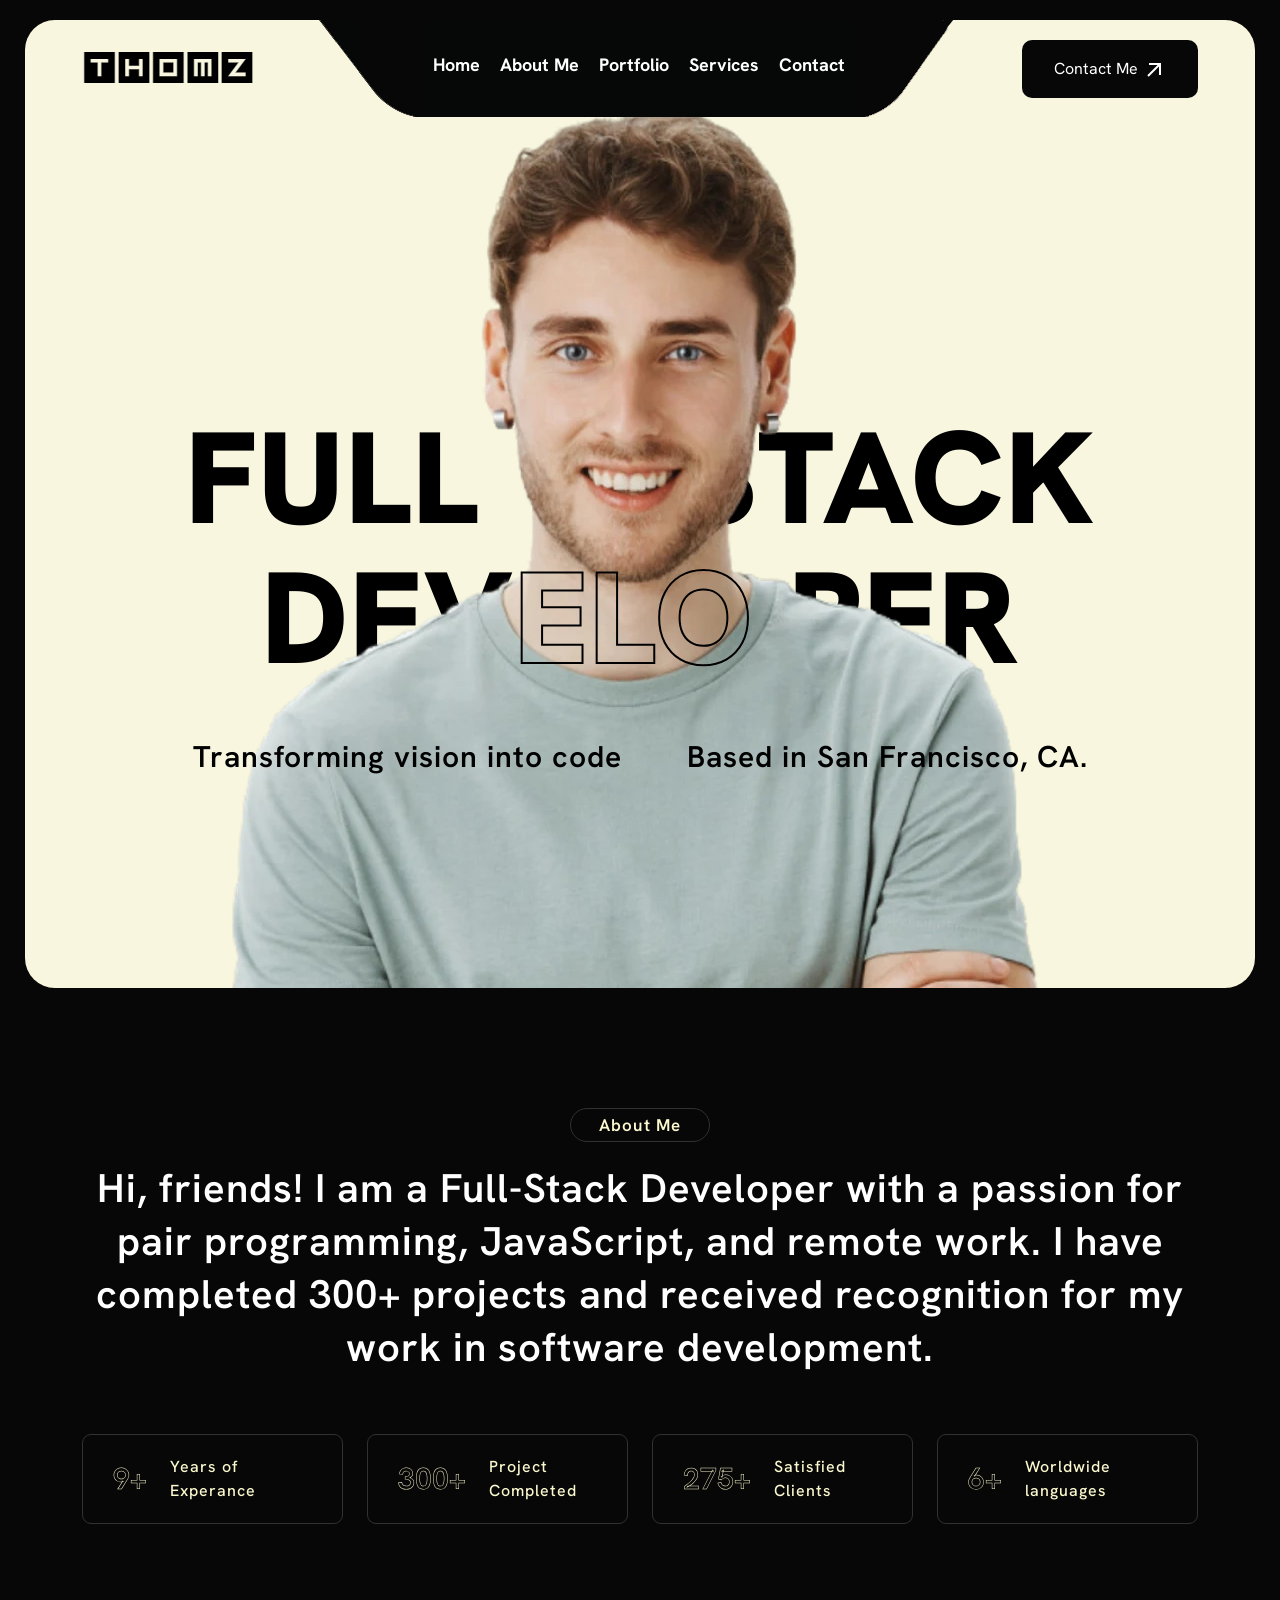
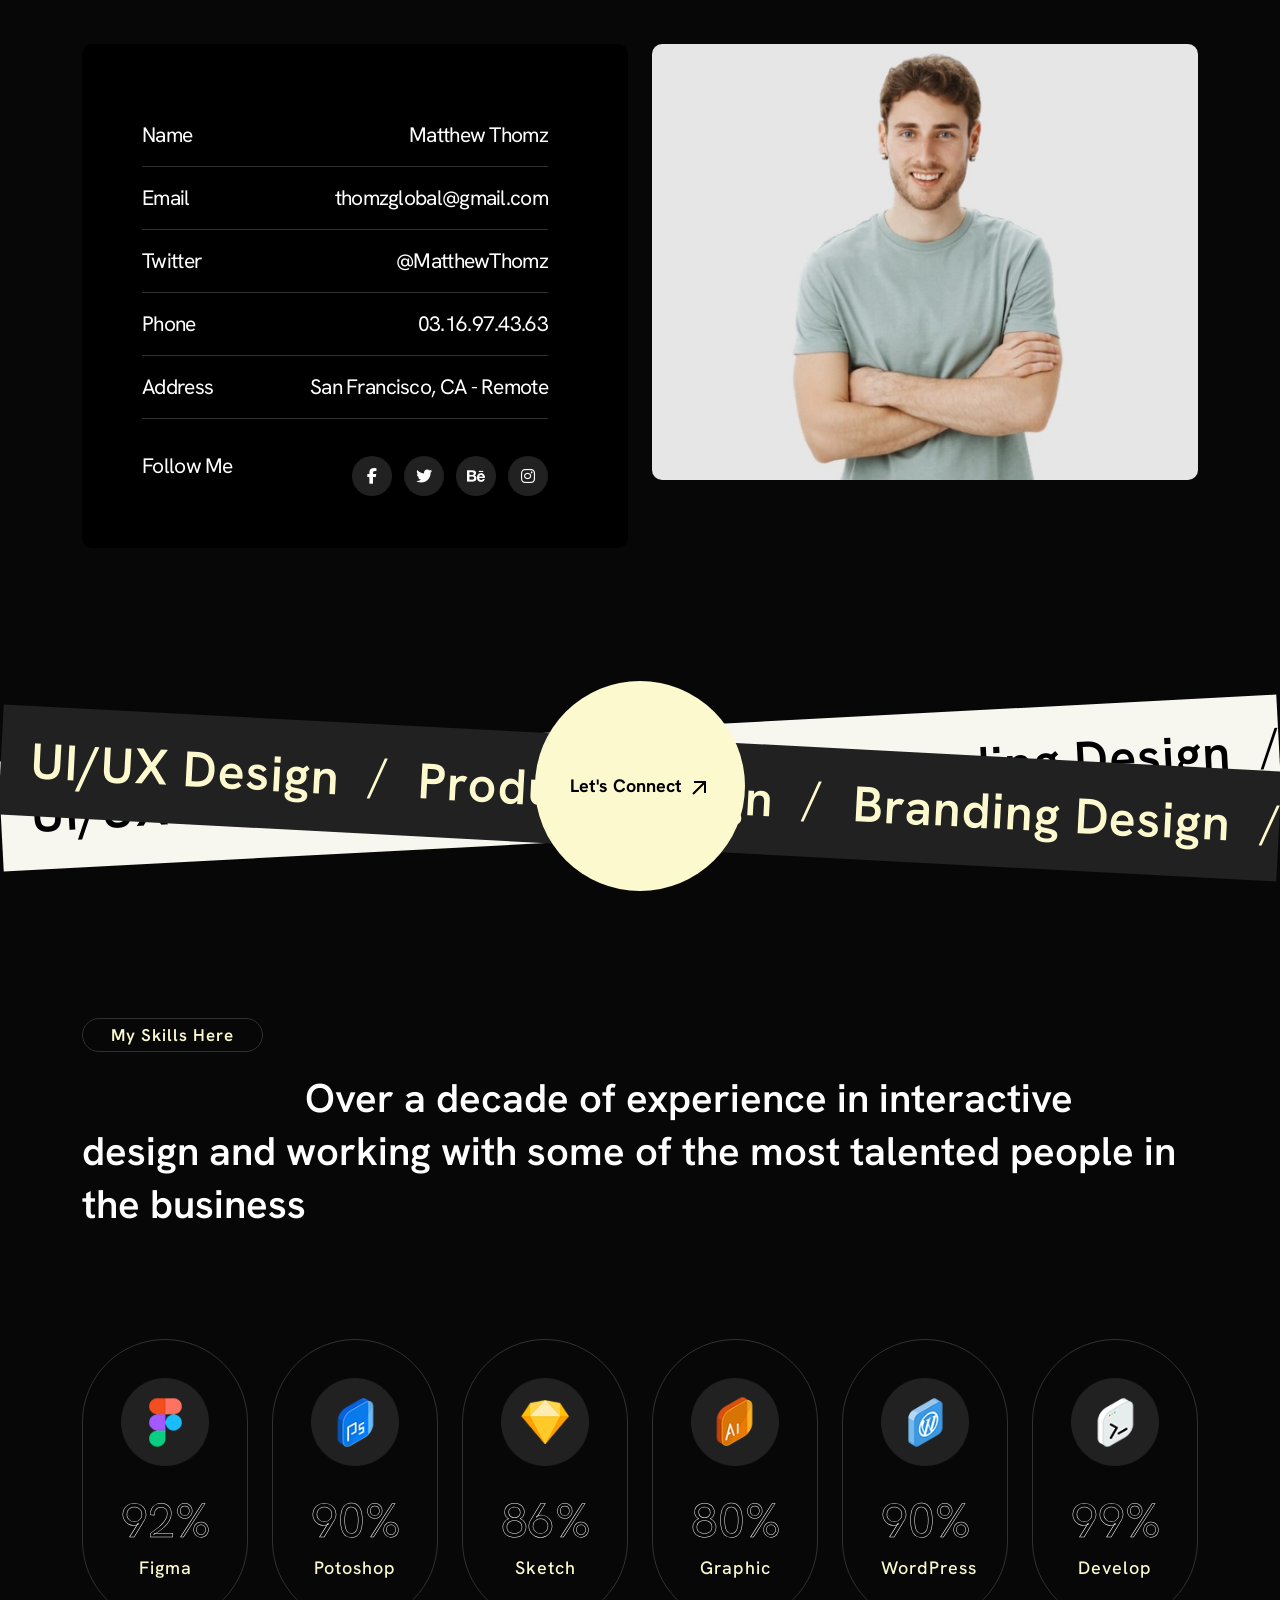
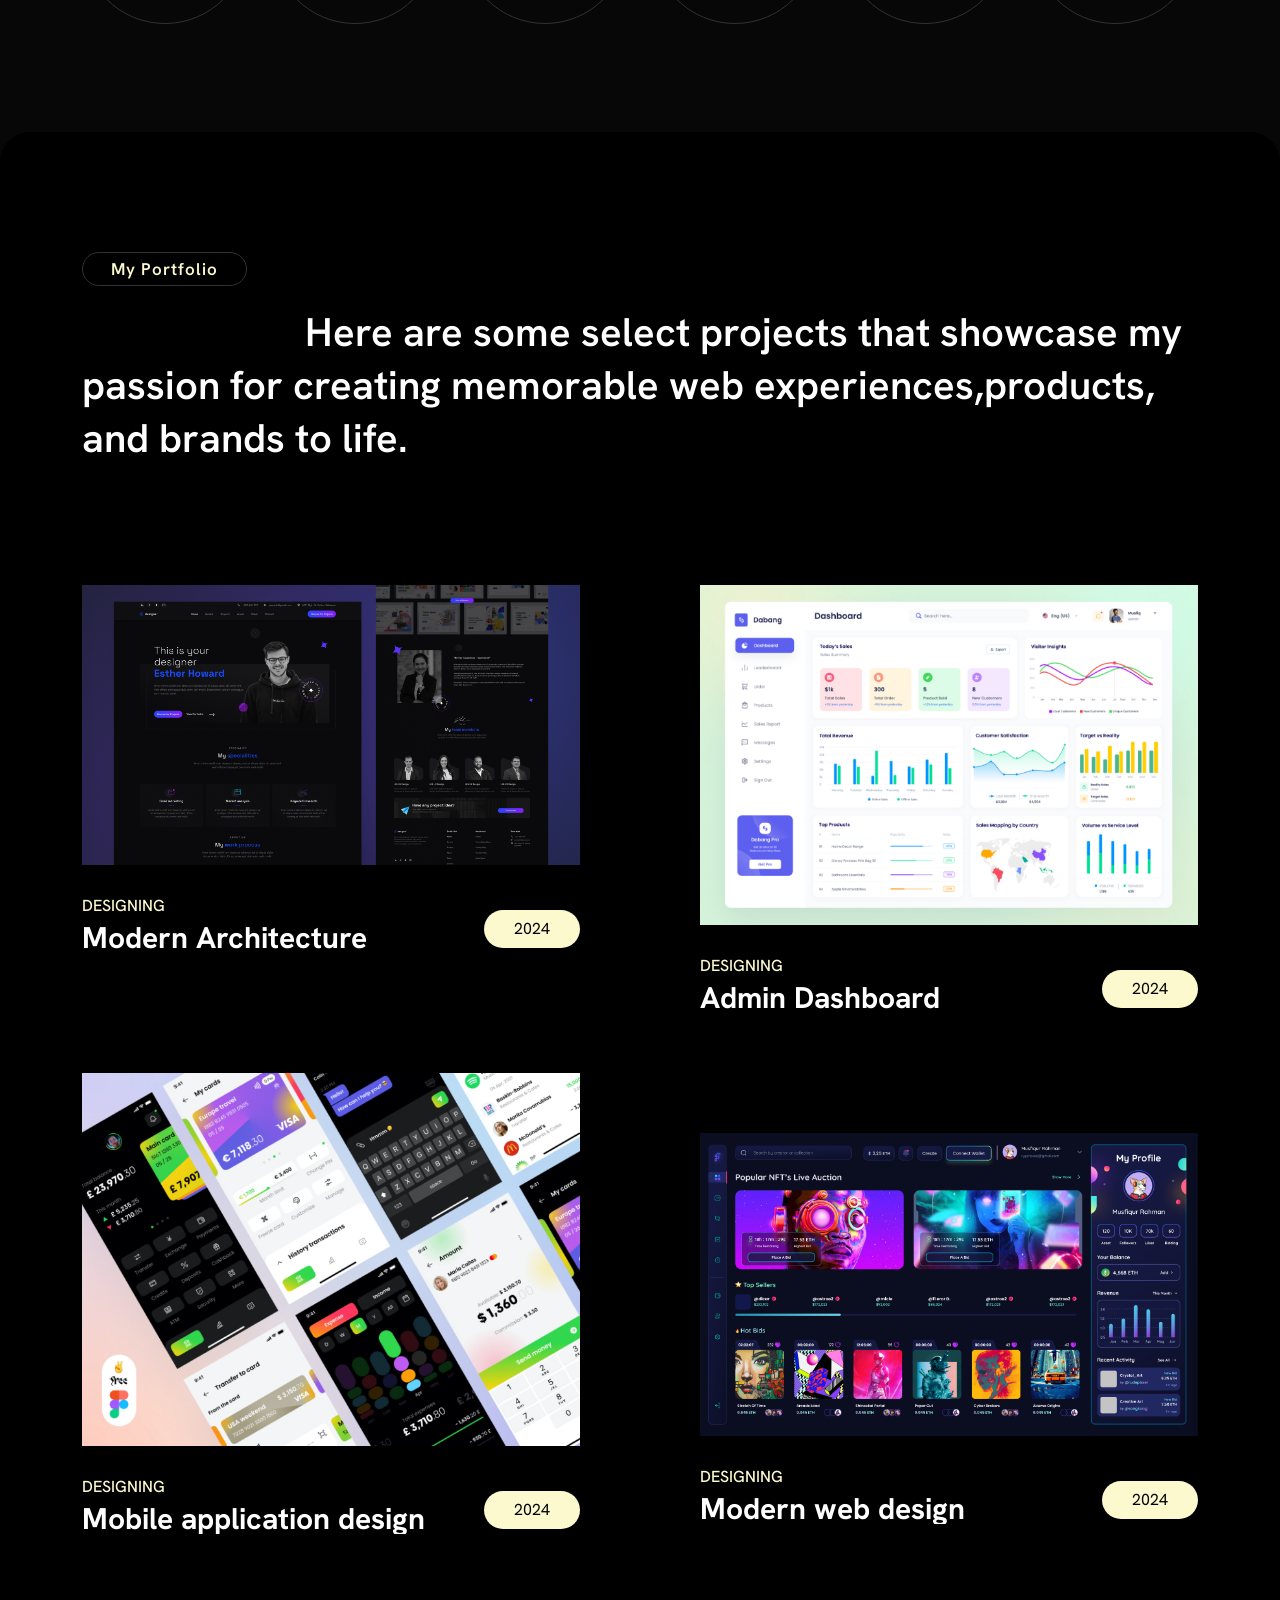
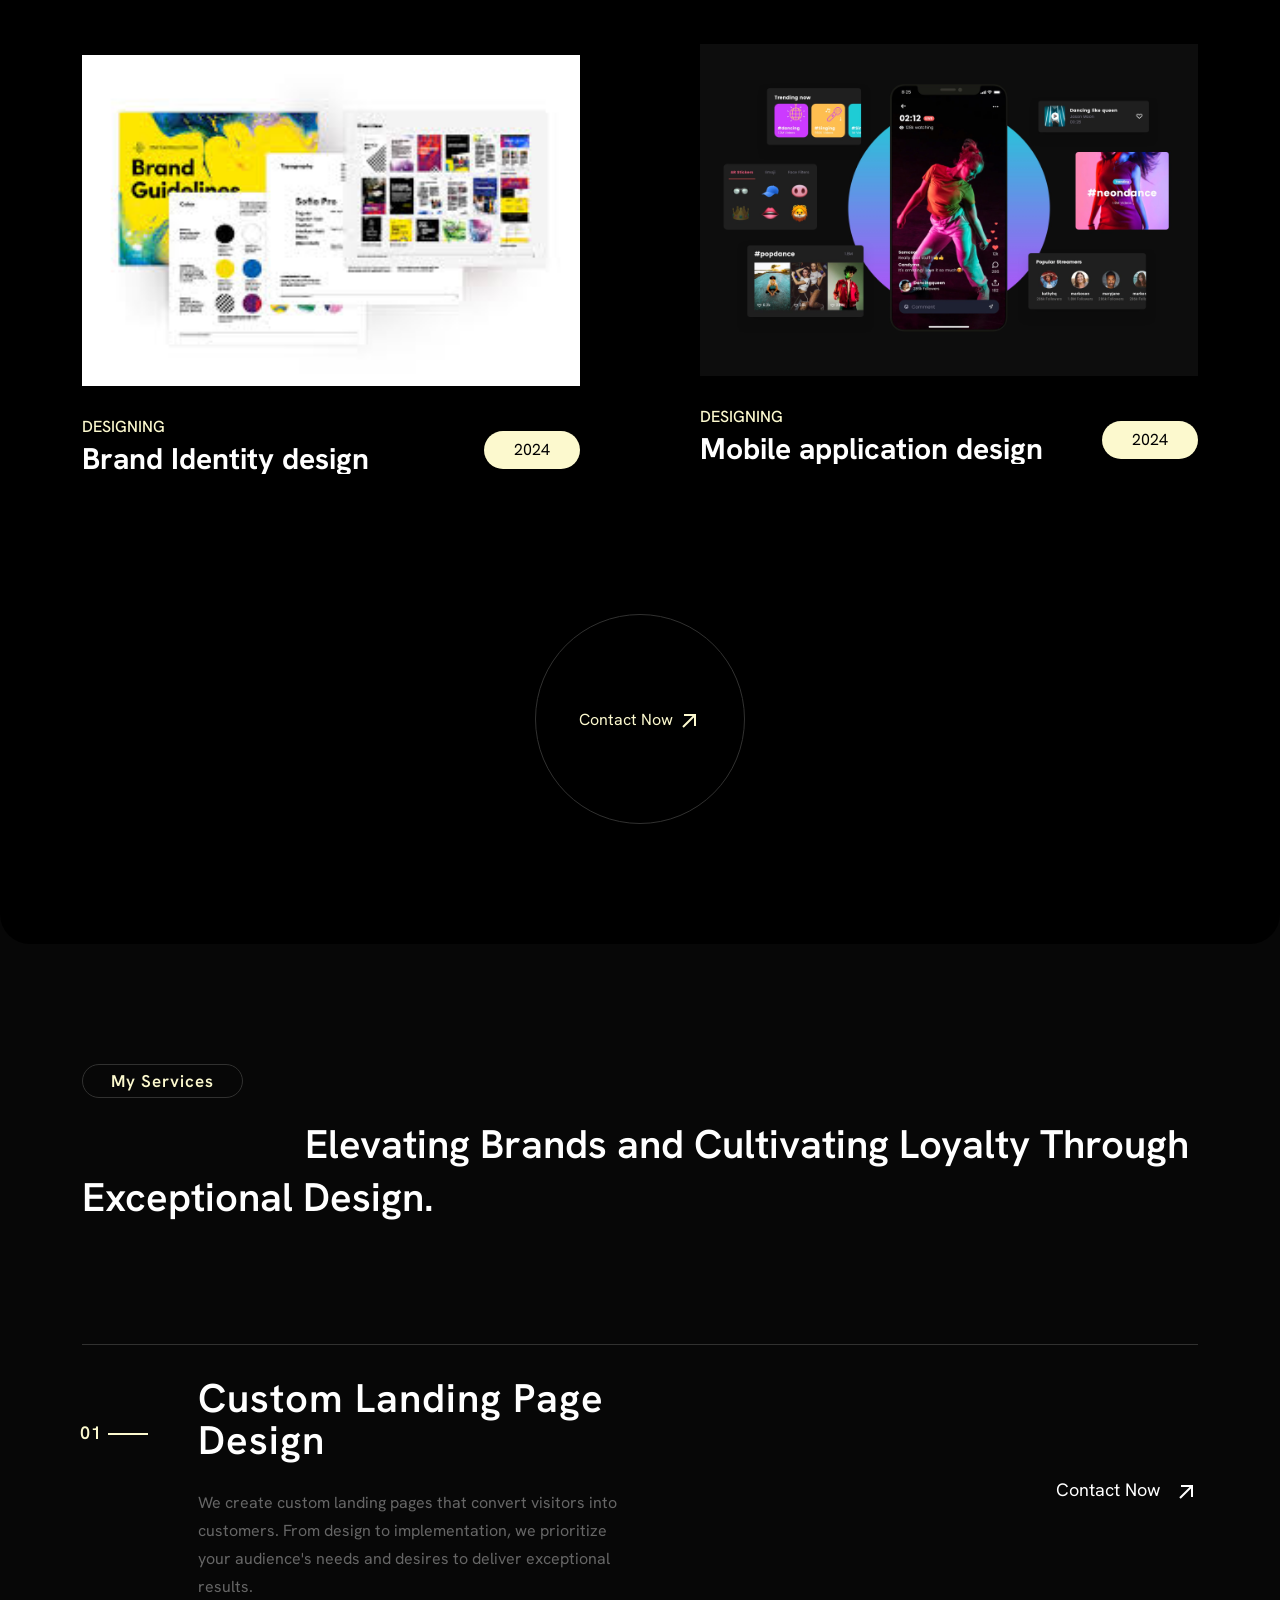
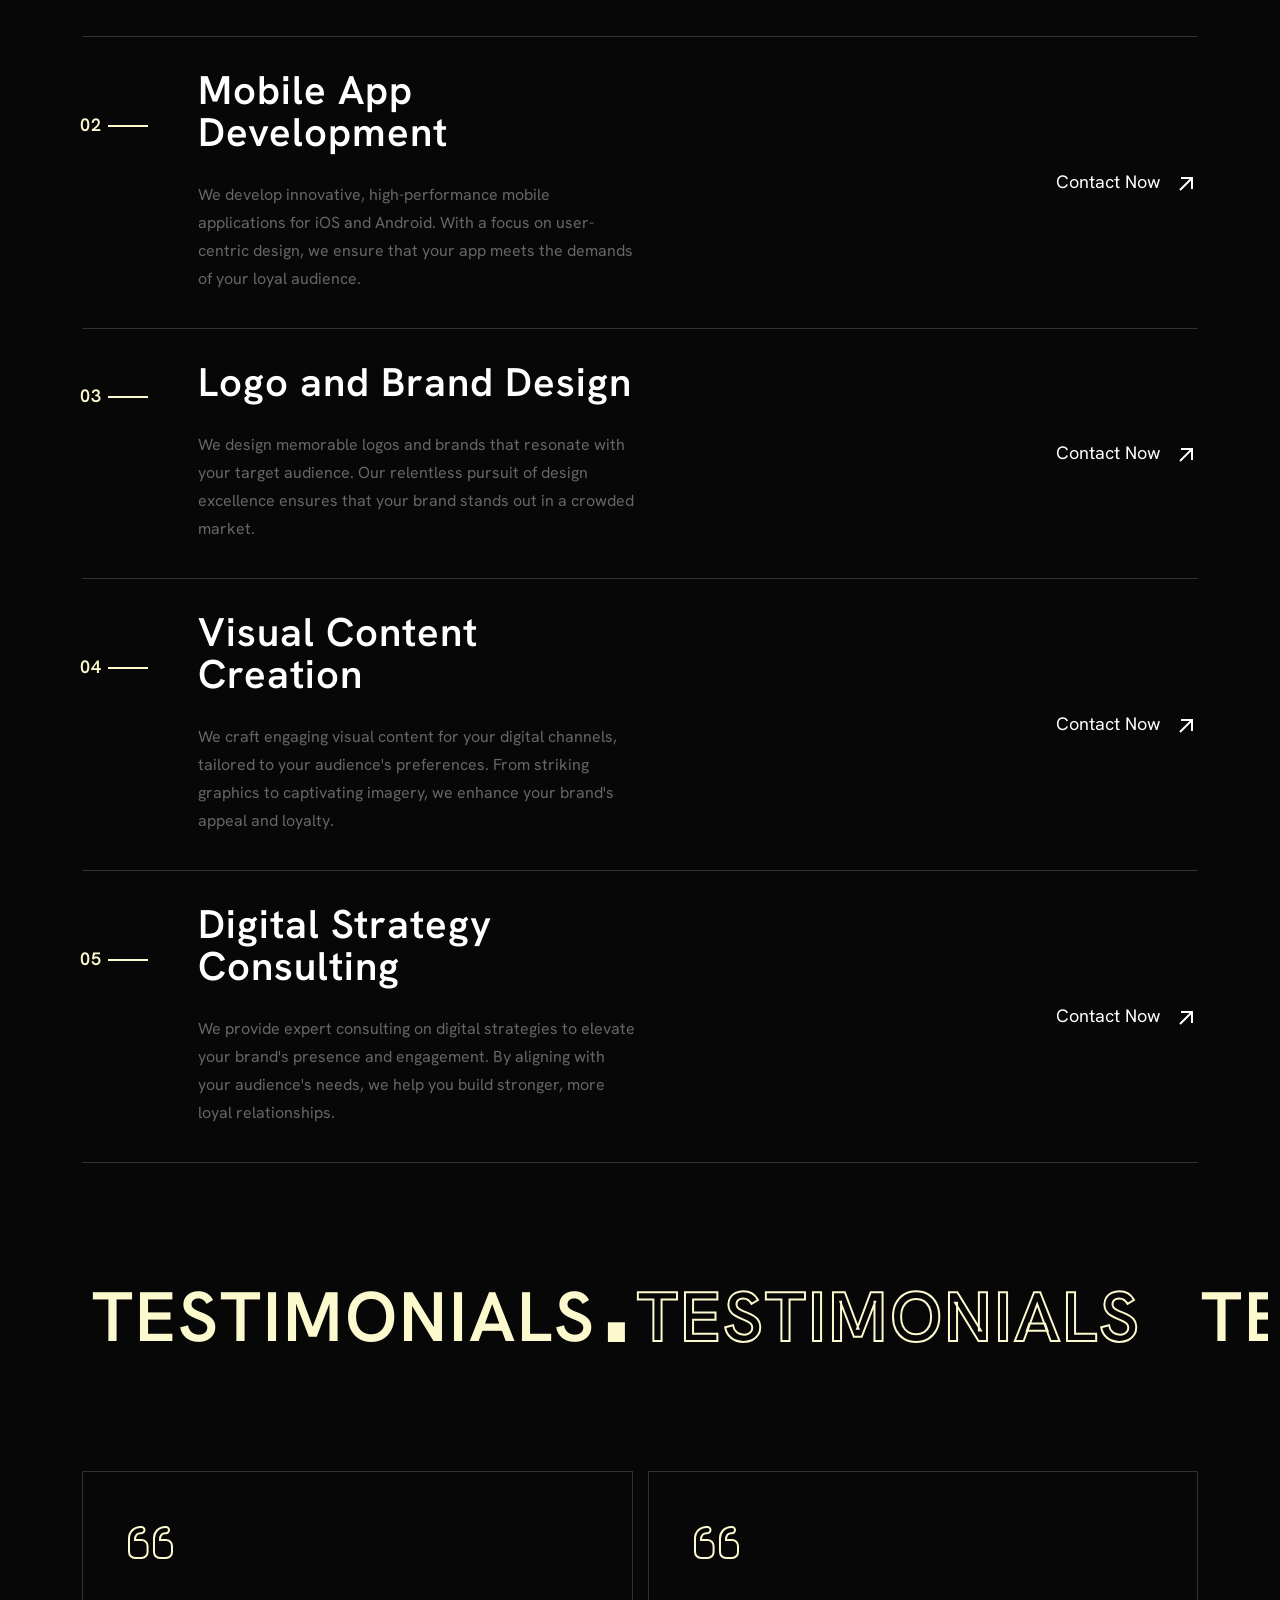
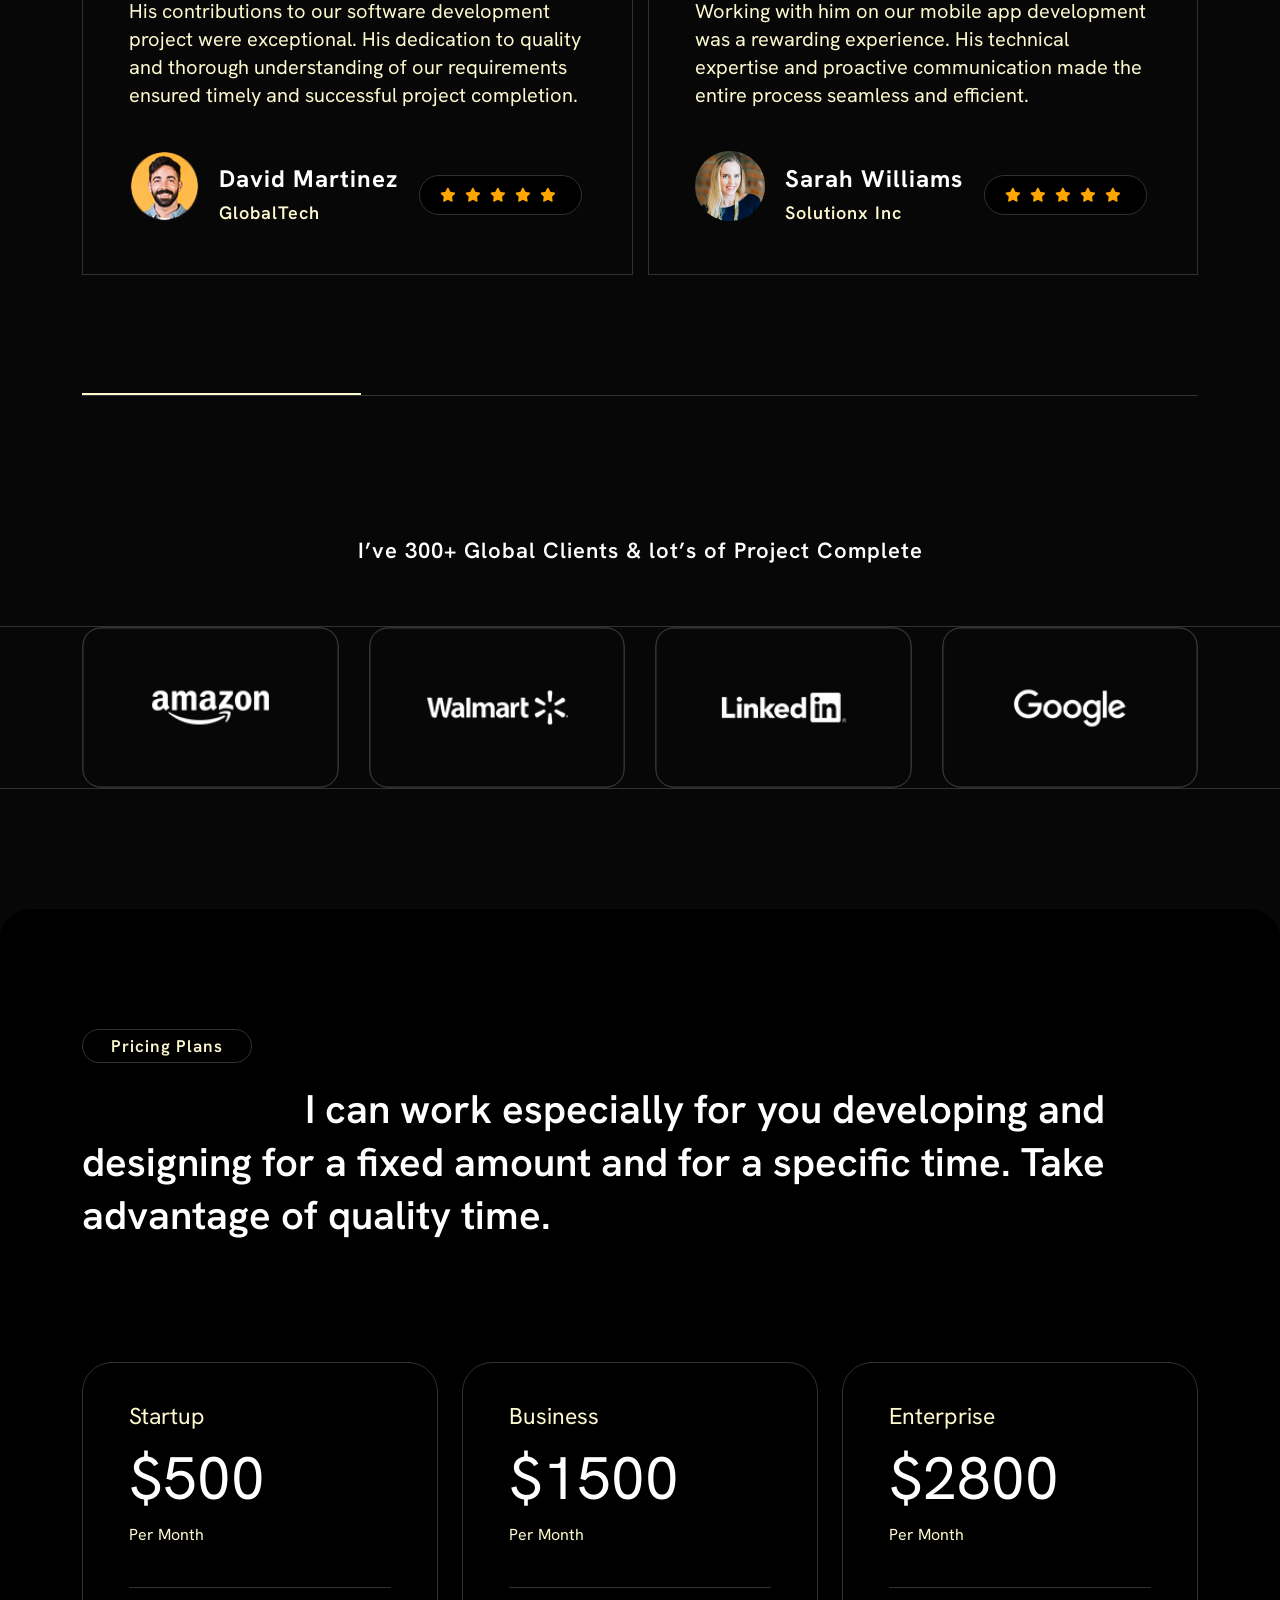
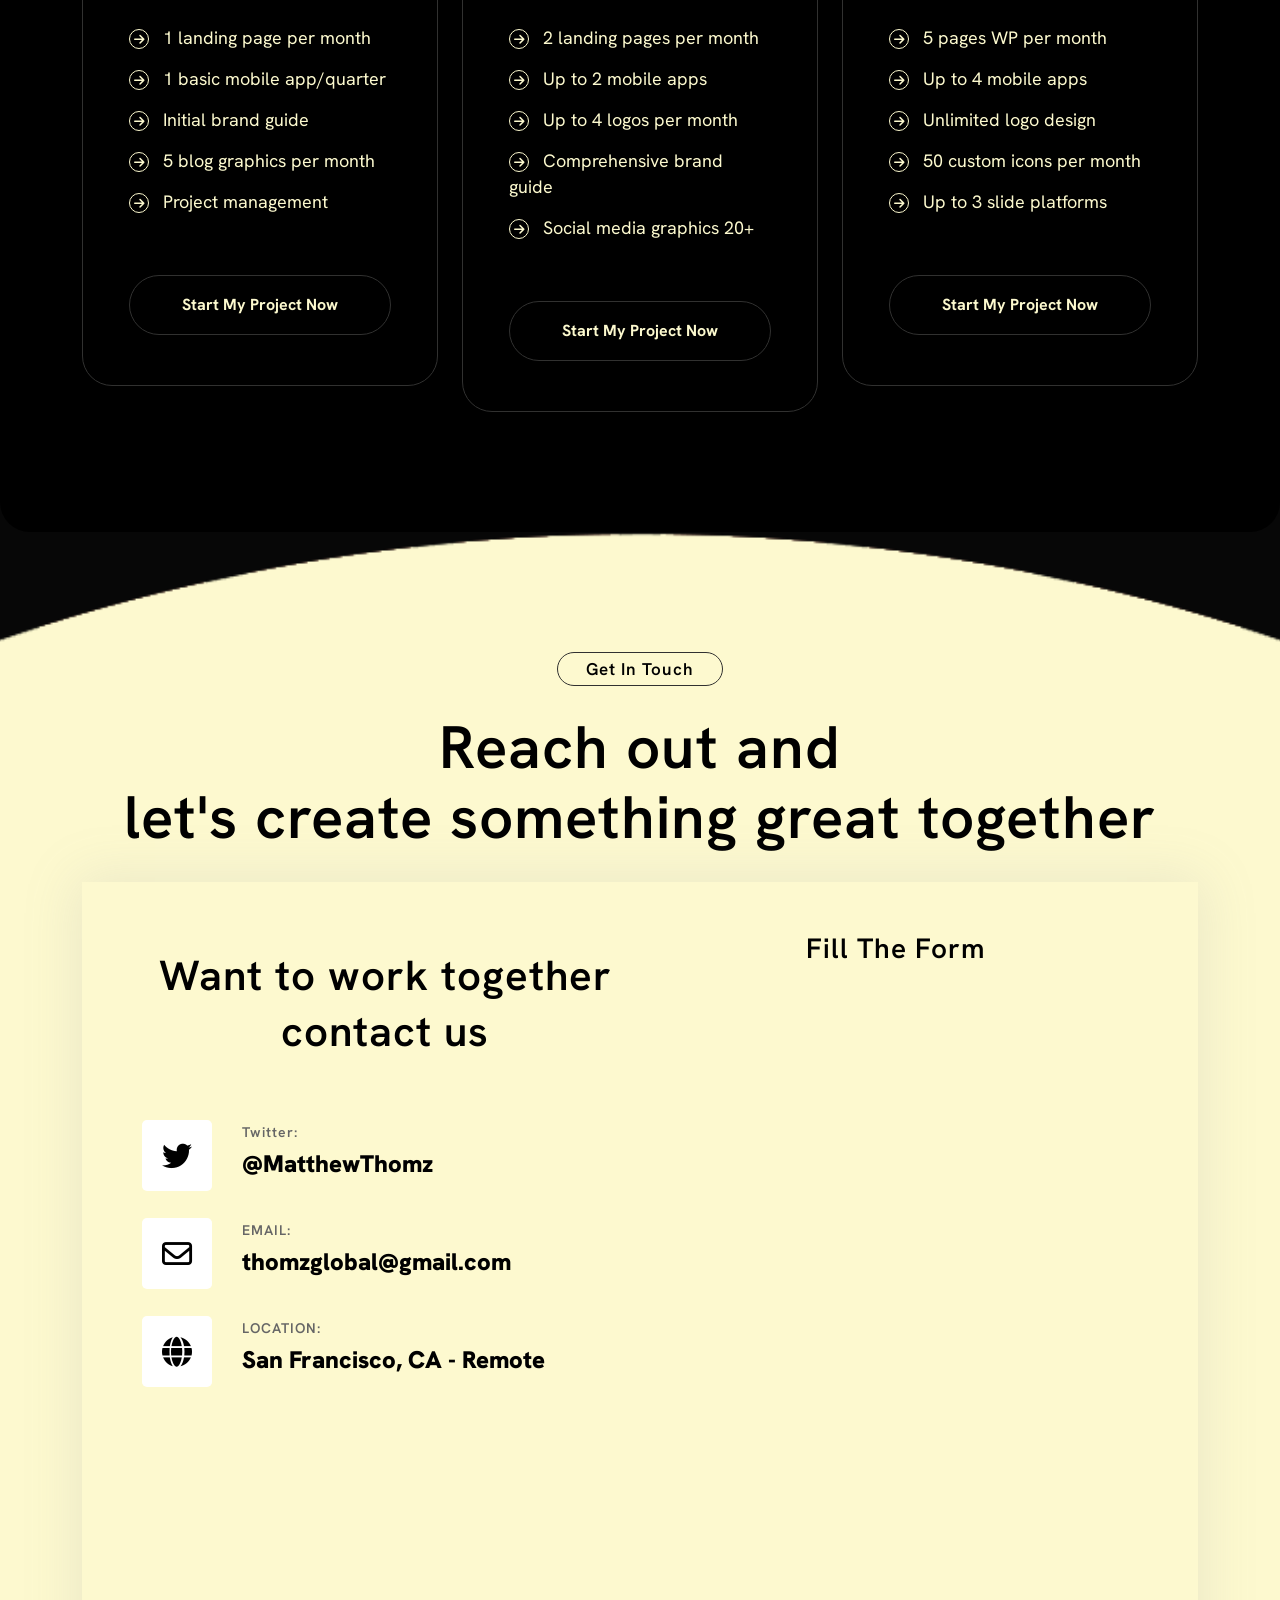
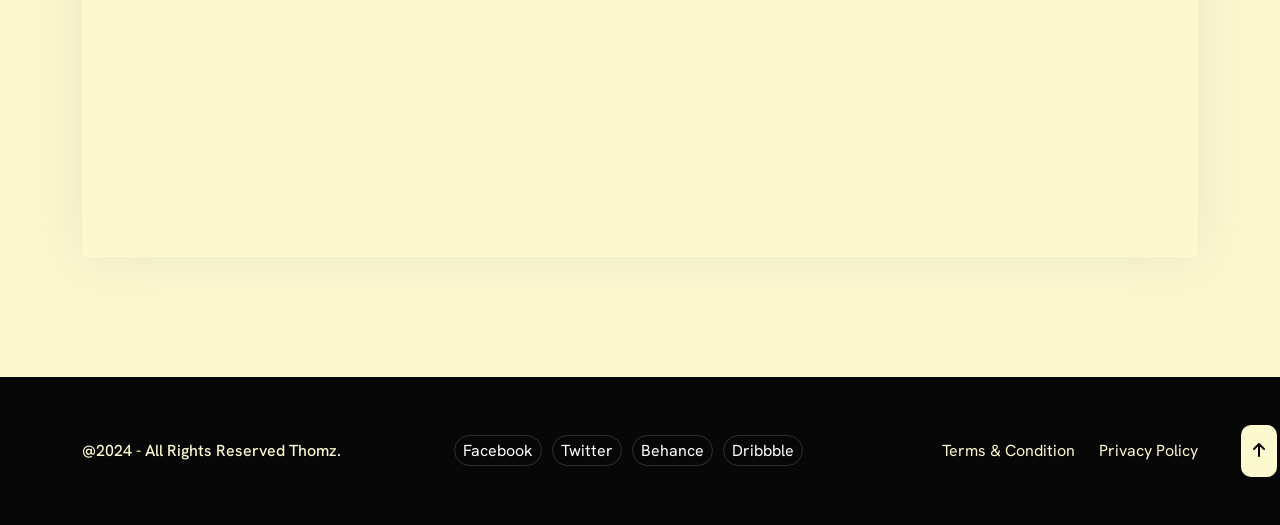
==== commit 34ffb2e0: "Update index.html" ====
--- a/index.html
+++ b/index.html
@@ -1091,8 +1091,9 @@
                                                 </div>
 
                                                 <div class="contact_us_contact_form">
-
-                                                    <form name="contact-form" id="ContactForm" action="https://formsubmit.co/thomzglobal@gmail.com" method="POST">
+                                                    
+                                                   <!---
+                                                    <form name="contact-form" id="ContactForm">
                                                         <div class="row">
                                                             <div class="col-md-6 col-sm-12"> 
                                                                 <input type="text" class="form-control" id="InputName" name="full_name" placeholder="Enter Name">
@@ -1121,10 +1122,12 @@
                                                                     <button class="btn-style" type="submit">Contact Now <svg xmlns="http://www.w3.org/2000/svg" width="20" height="20" class="sm_svg"><path d="M7 7h8.586L5.293 17.293l1.414 1.414L17 8.414V17h2V5H7v2z"></path></svg> </button>
                               
                             </div>
-
+                        
                                                             </div>
                                                         </div>
                                                     </form>
+                                                -->
+                                                <iframe src="https://docs.google.com/forms/d/e/1FAIpQLSdMp_wgjEXPqpfehiR8e7o0sDvCR3FvWTFWer1rBqZzkeVD1g/viewform?embedded=true" width="600" height="800" frameborder="0" marginheight="0" marginwidth="0">Charging…</iframe>
                                                 </div>
                                               </div>
                                               </div>
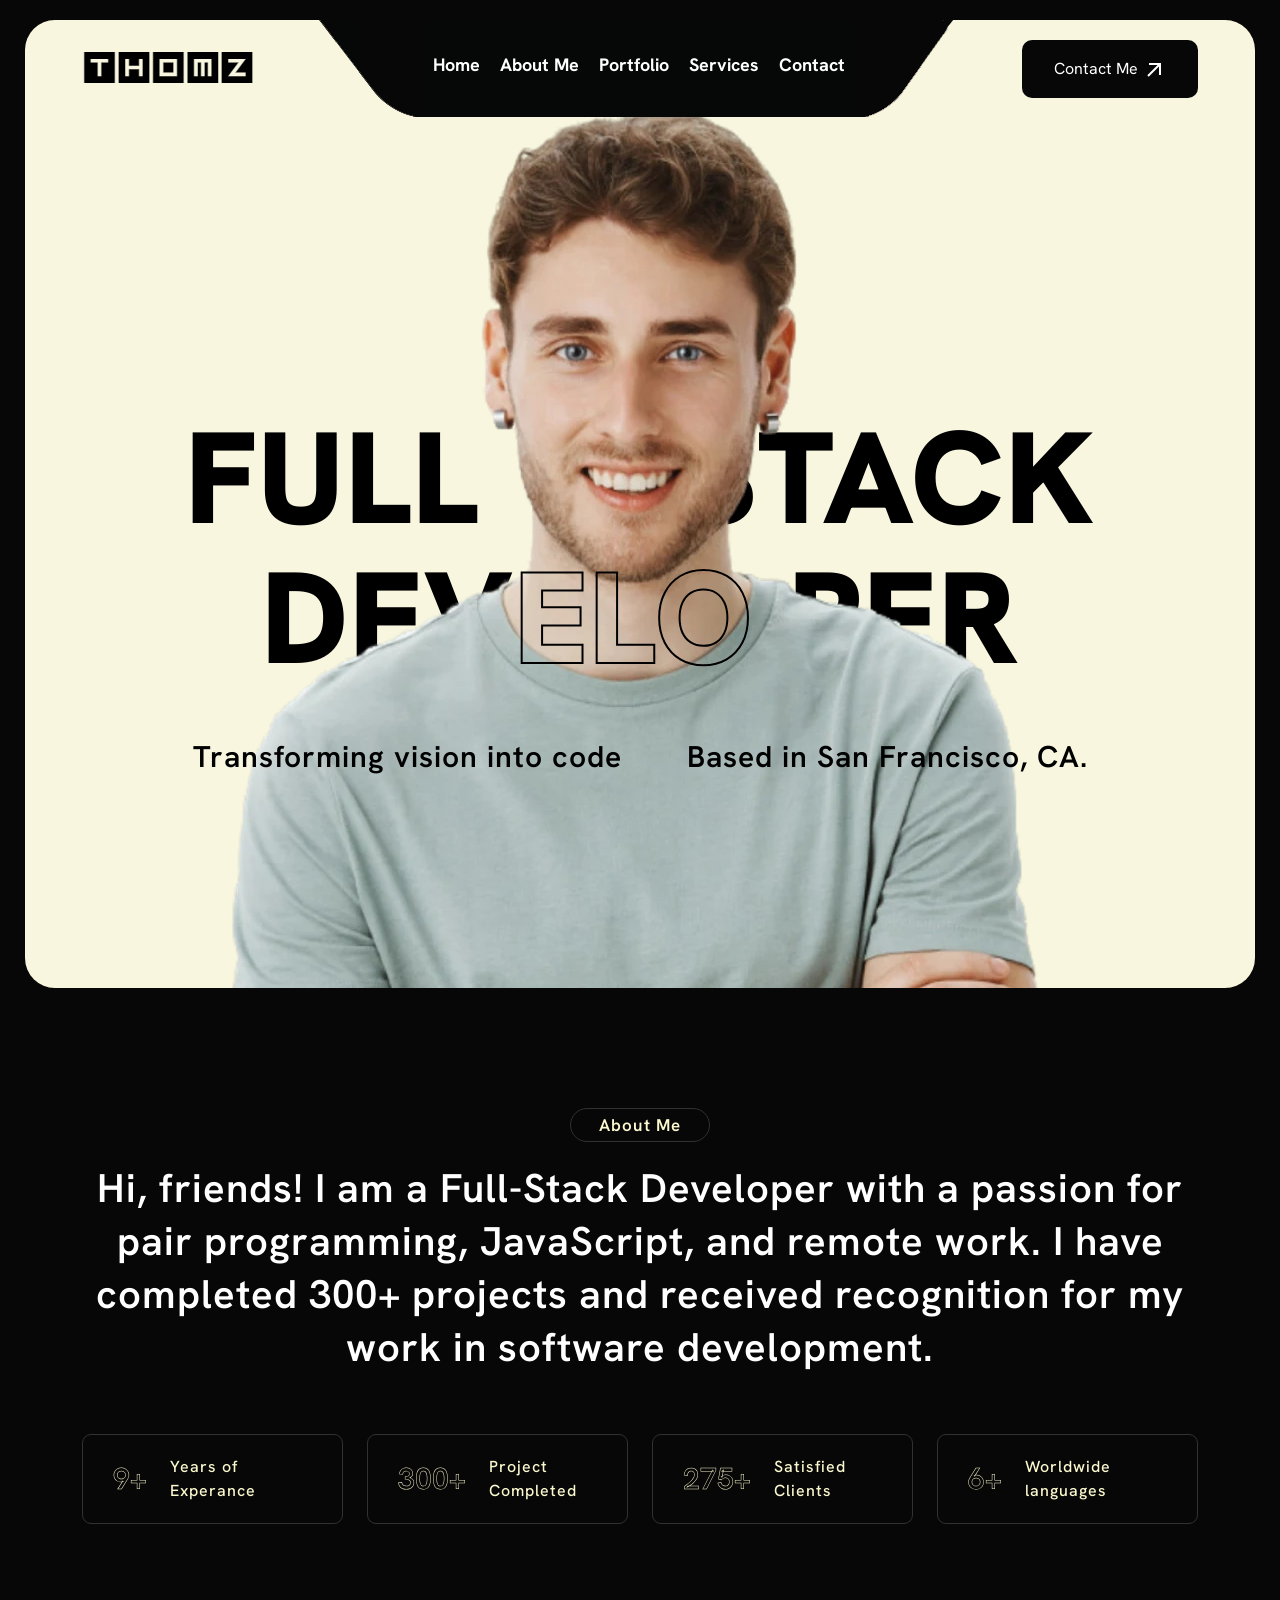
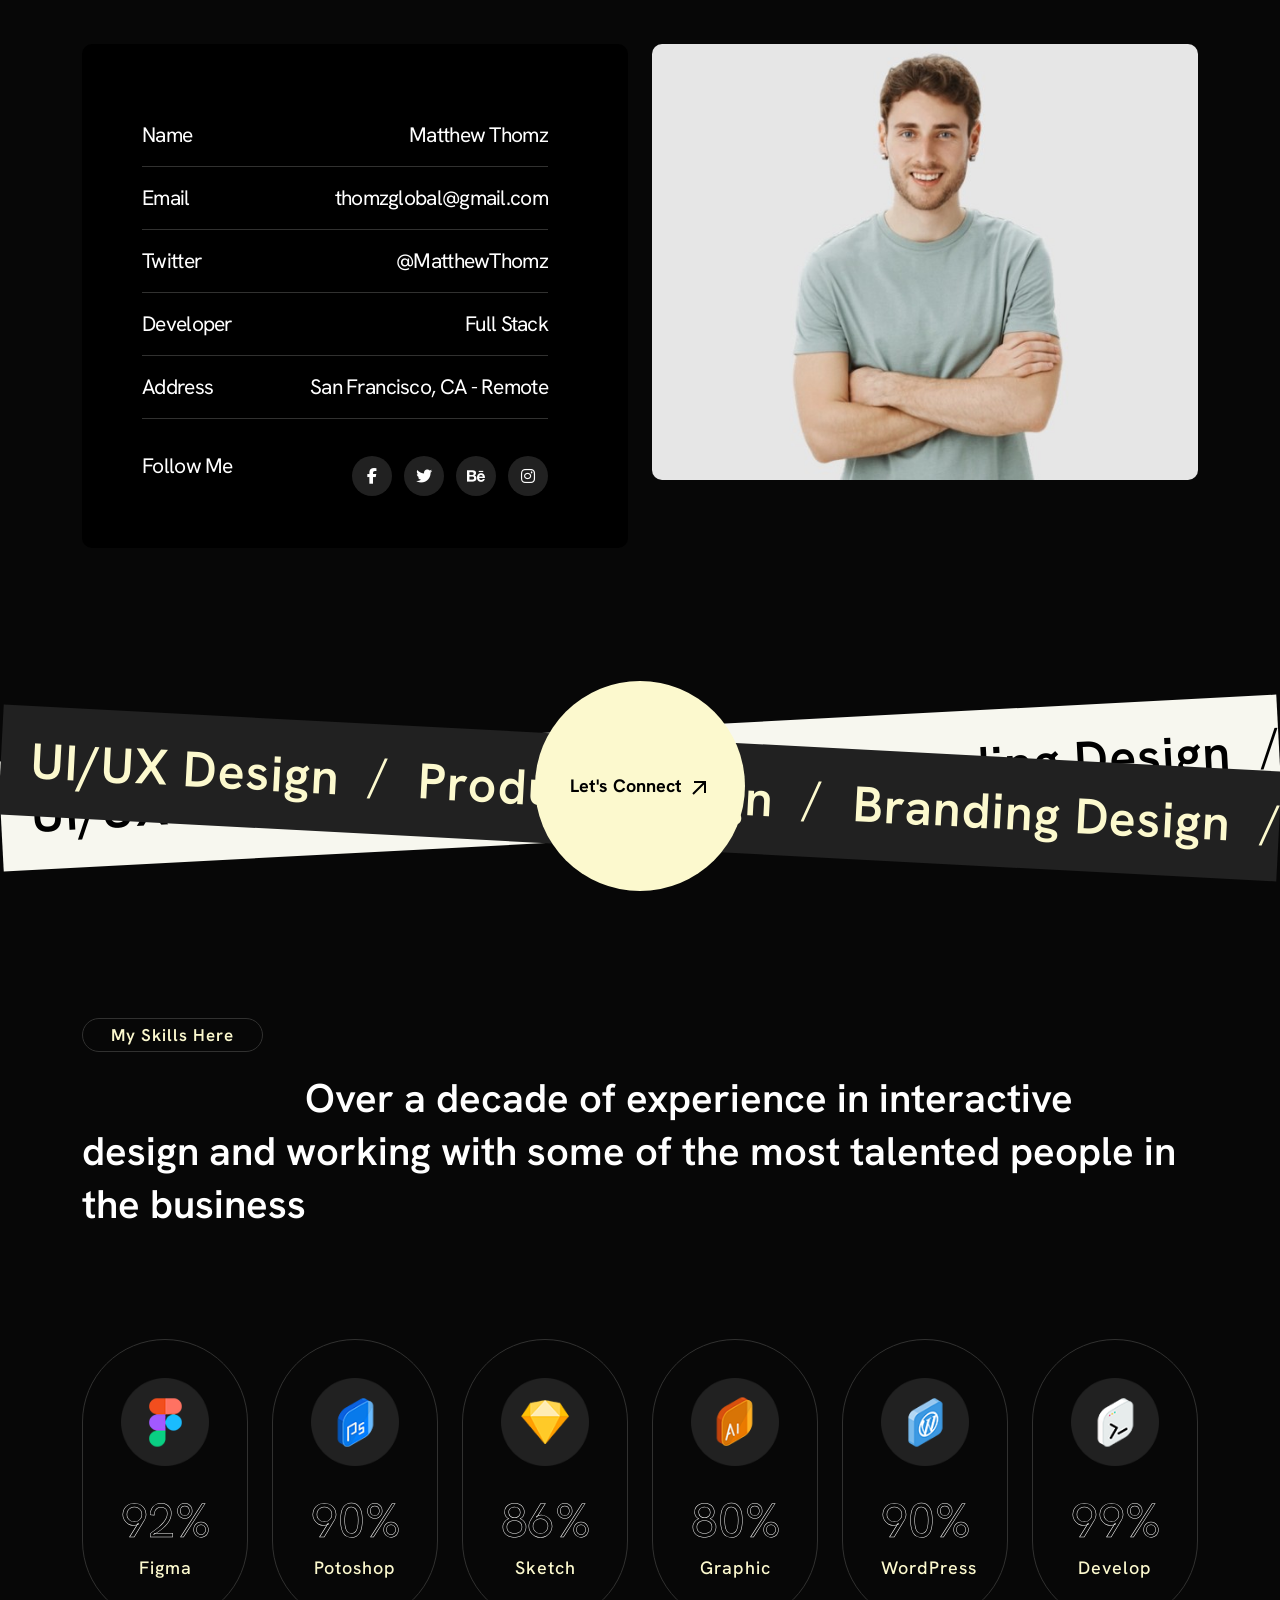
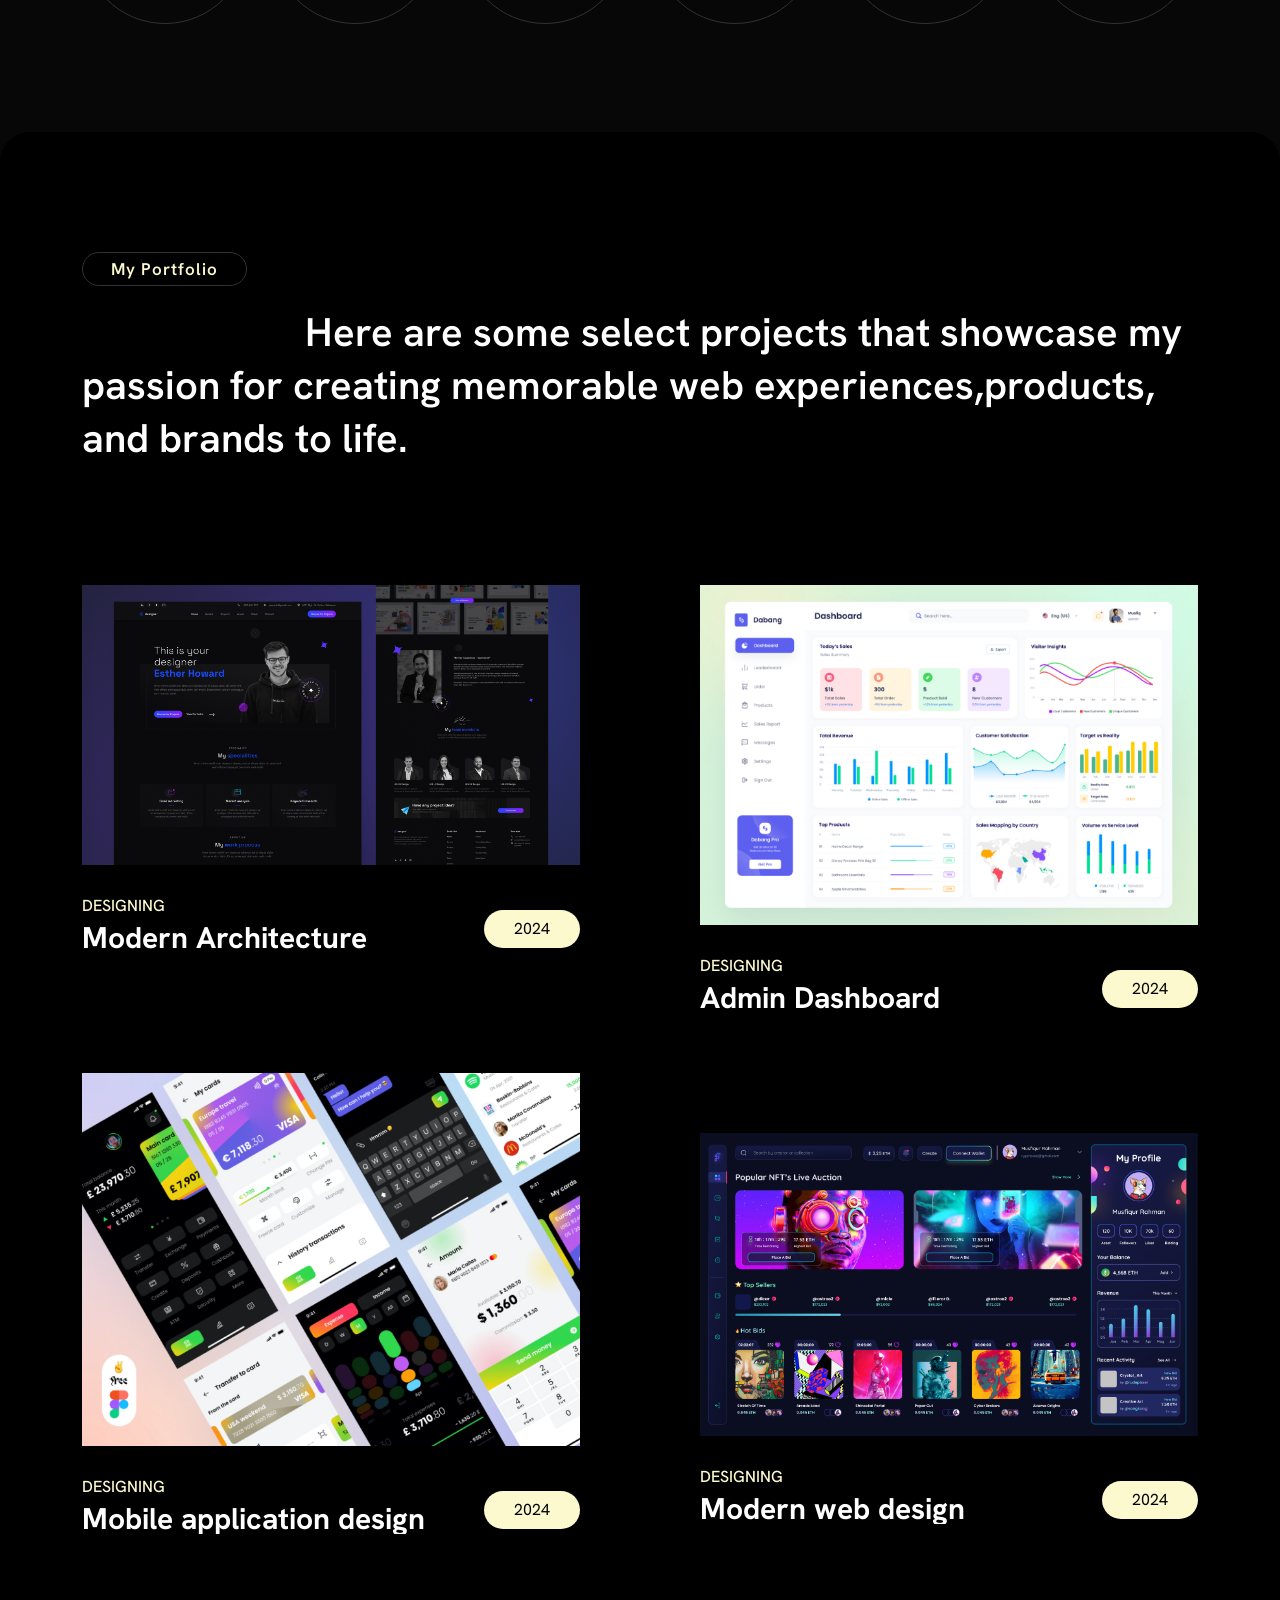
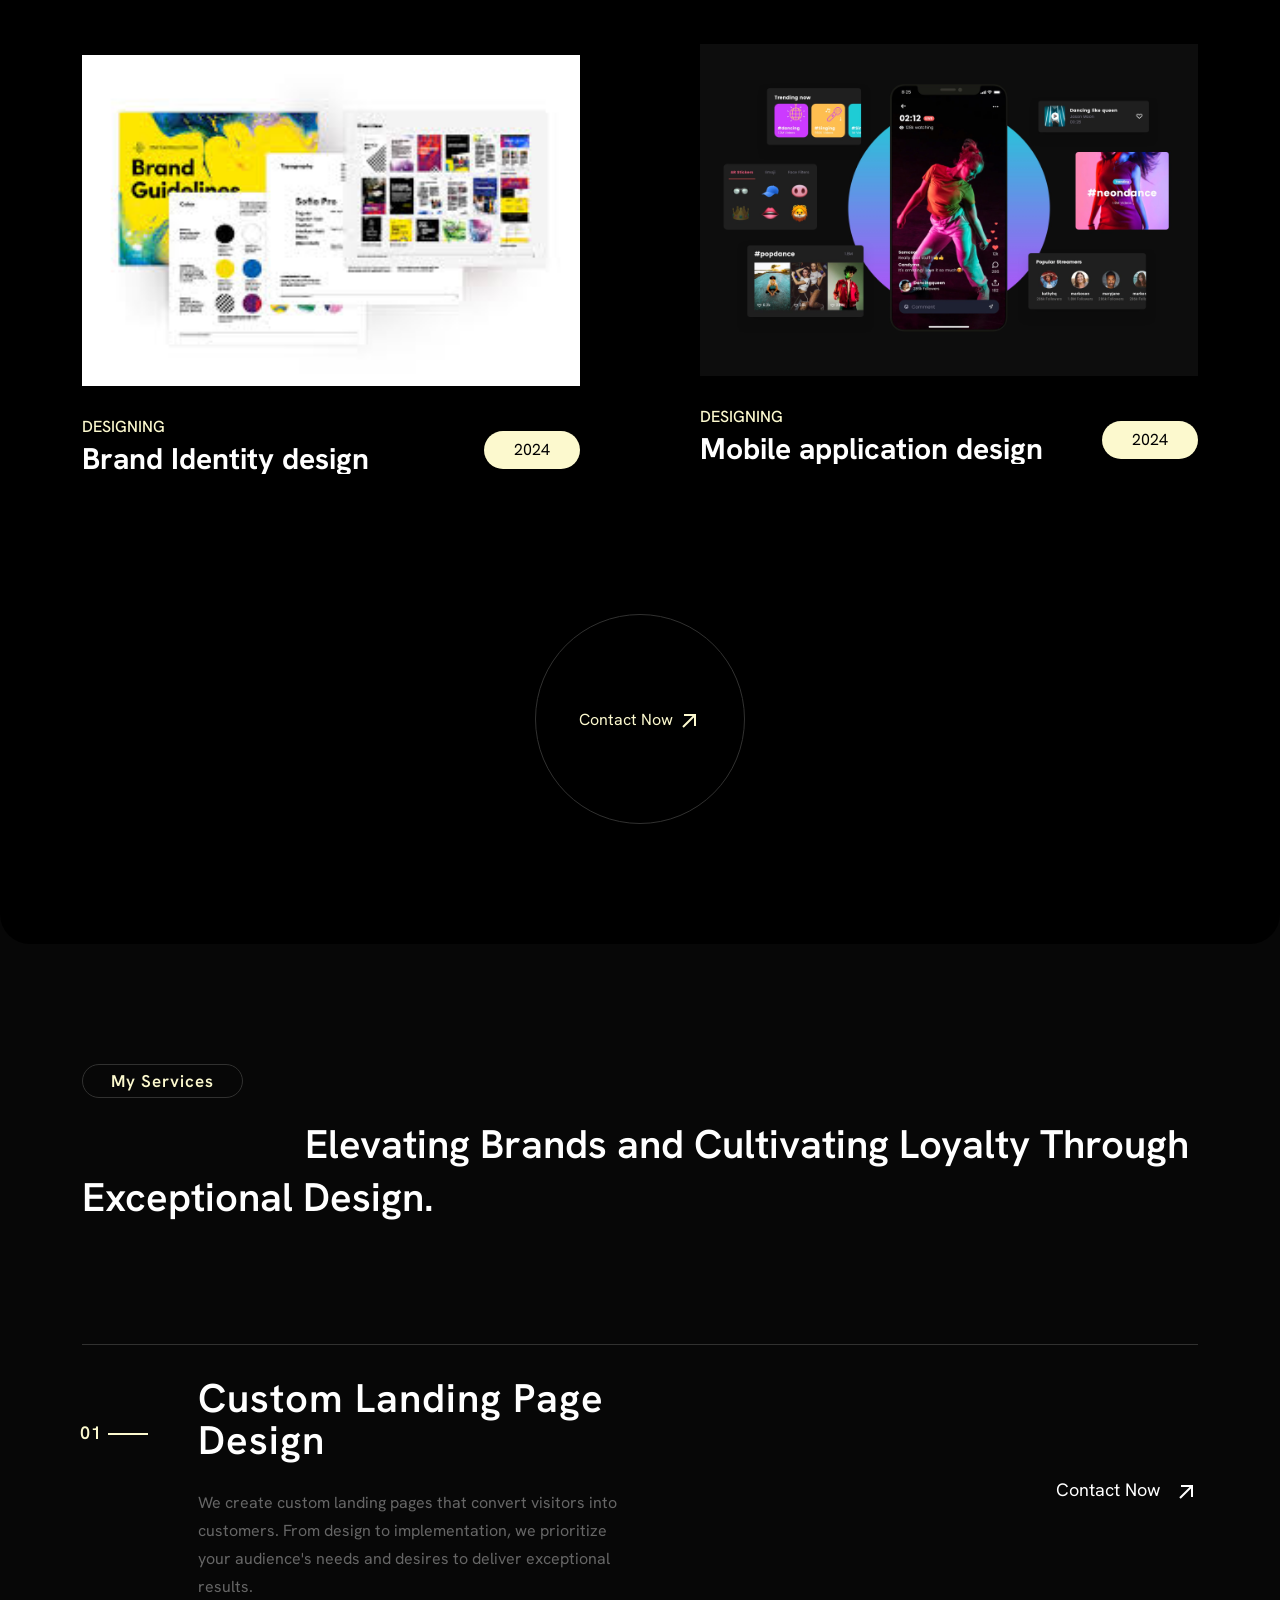
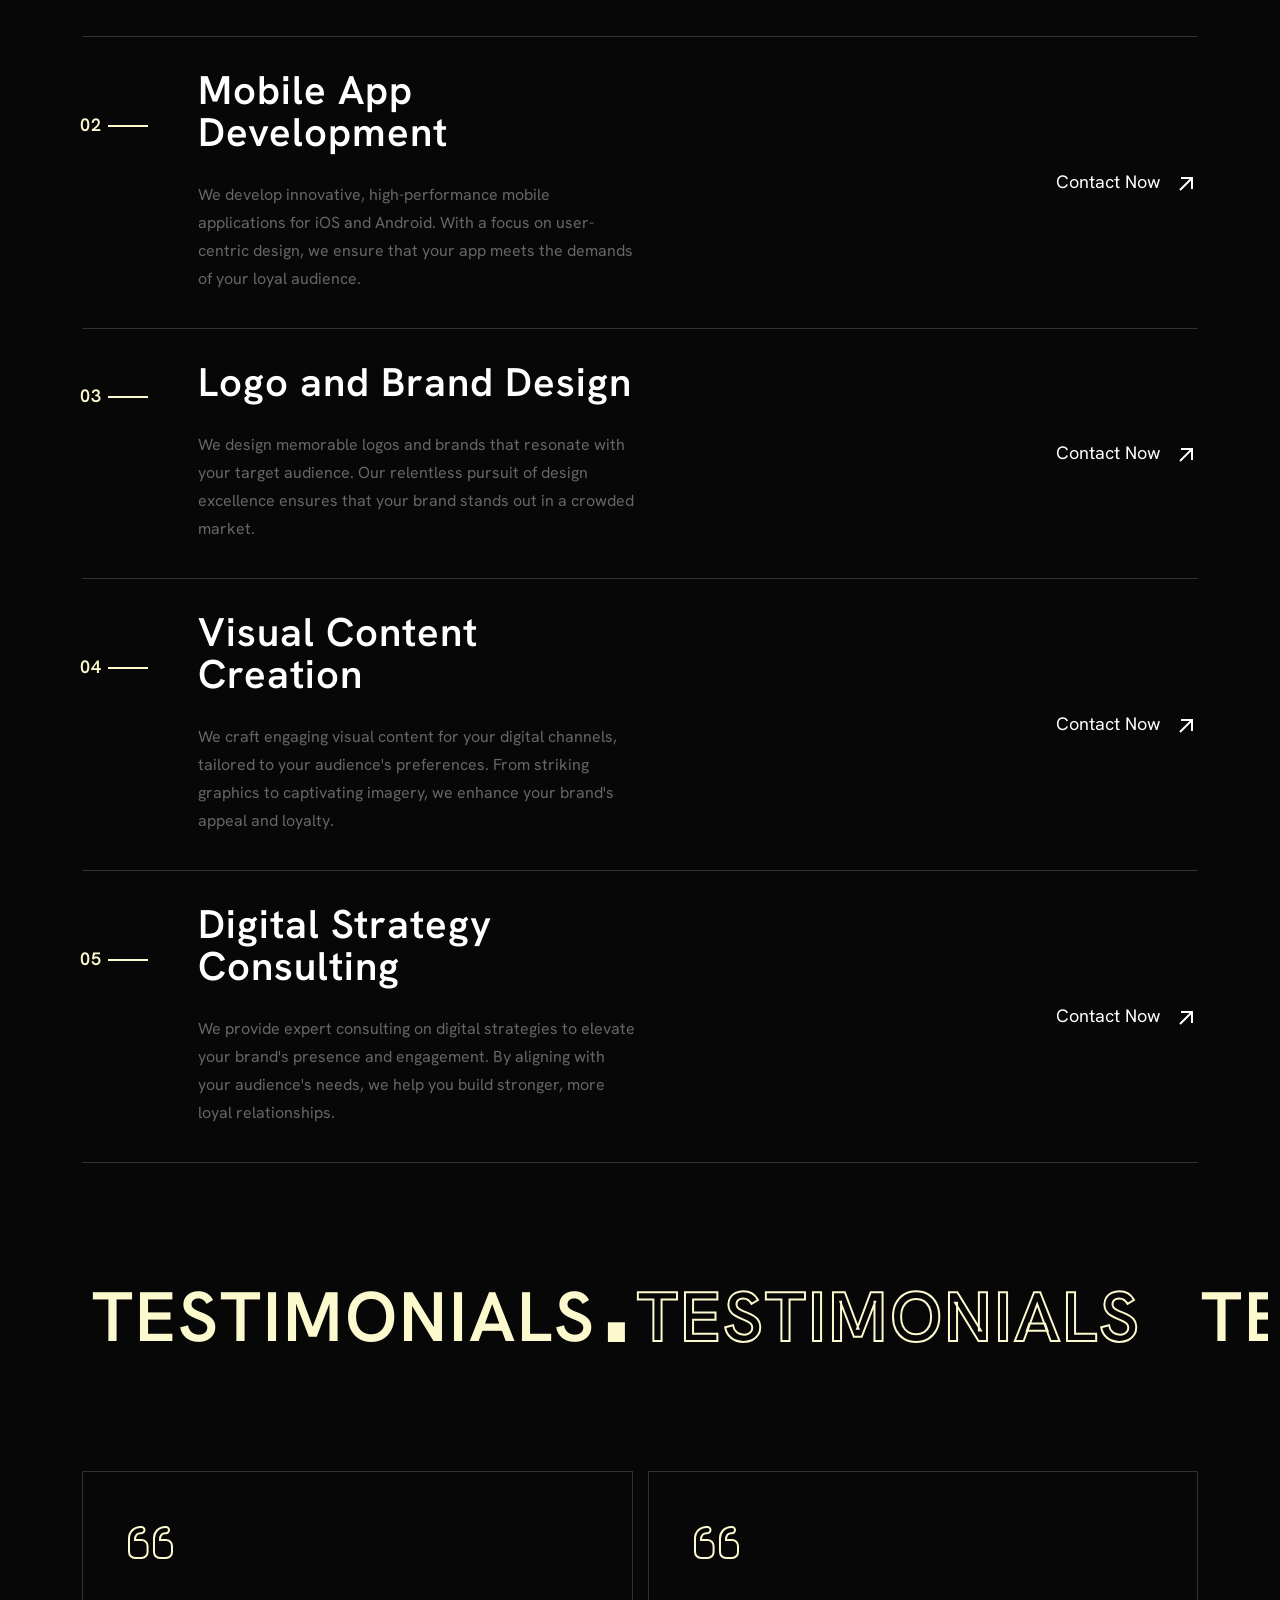
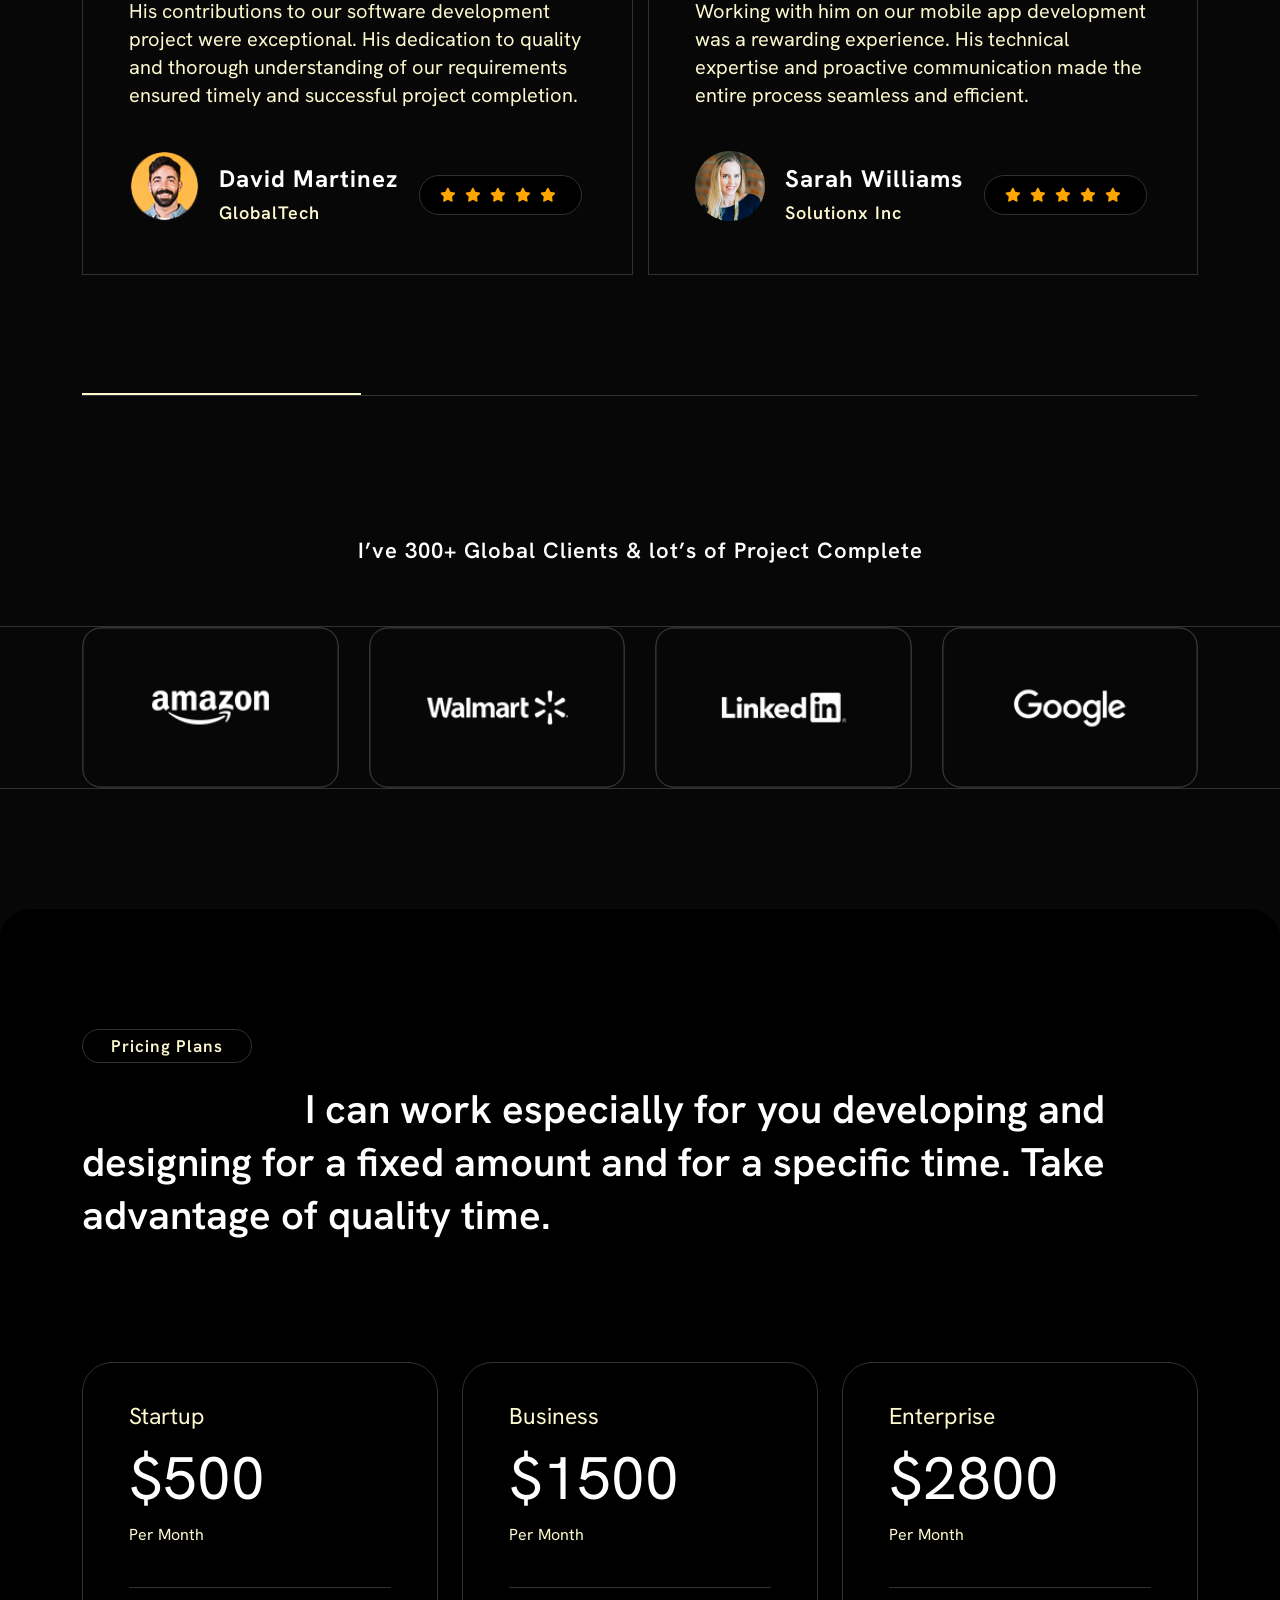
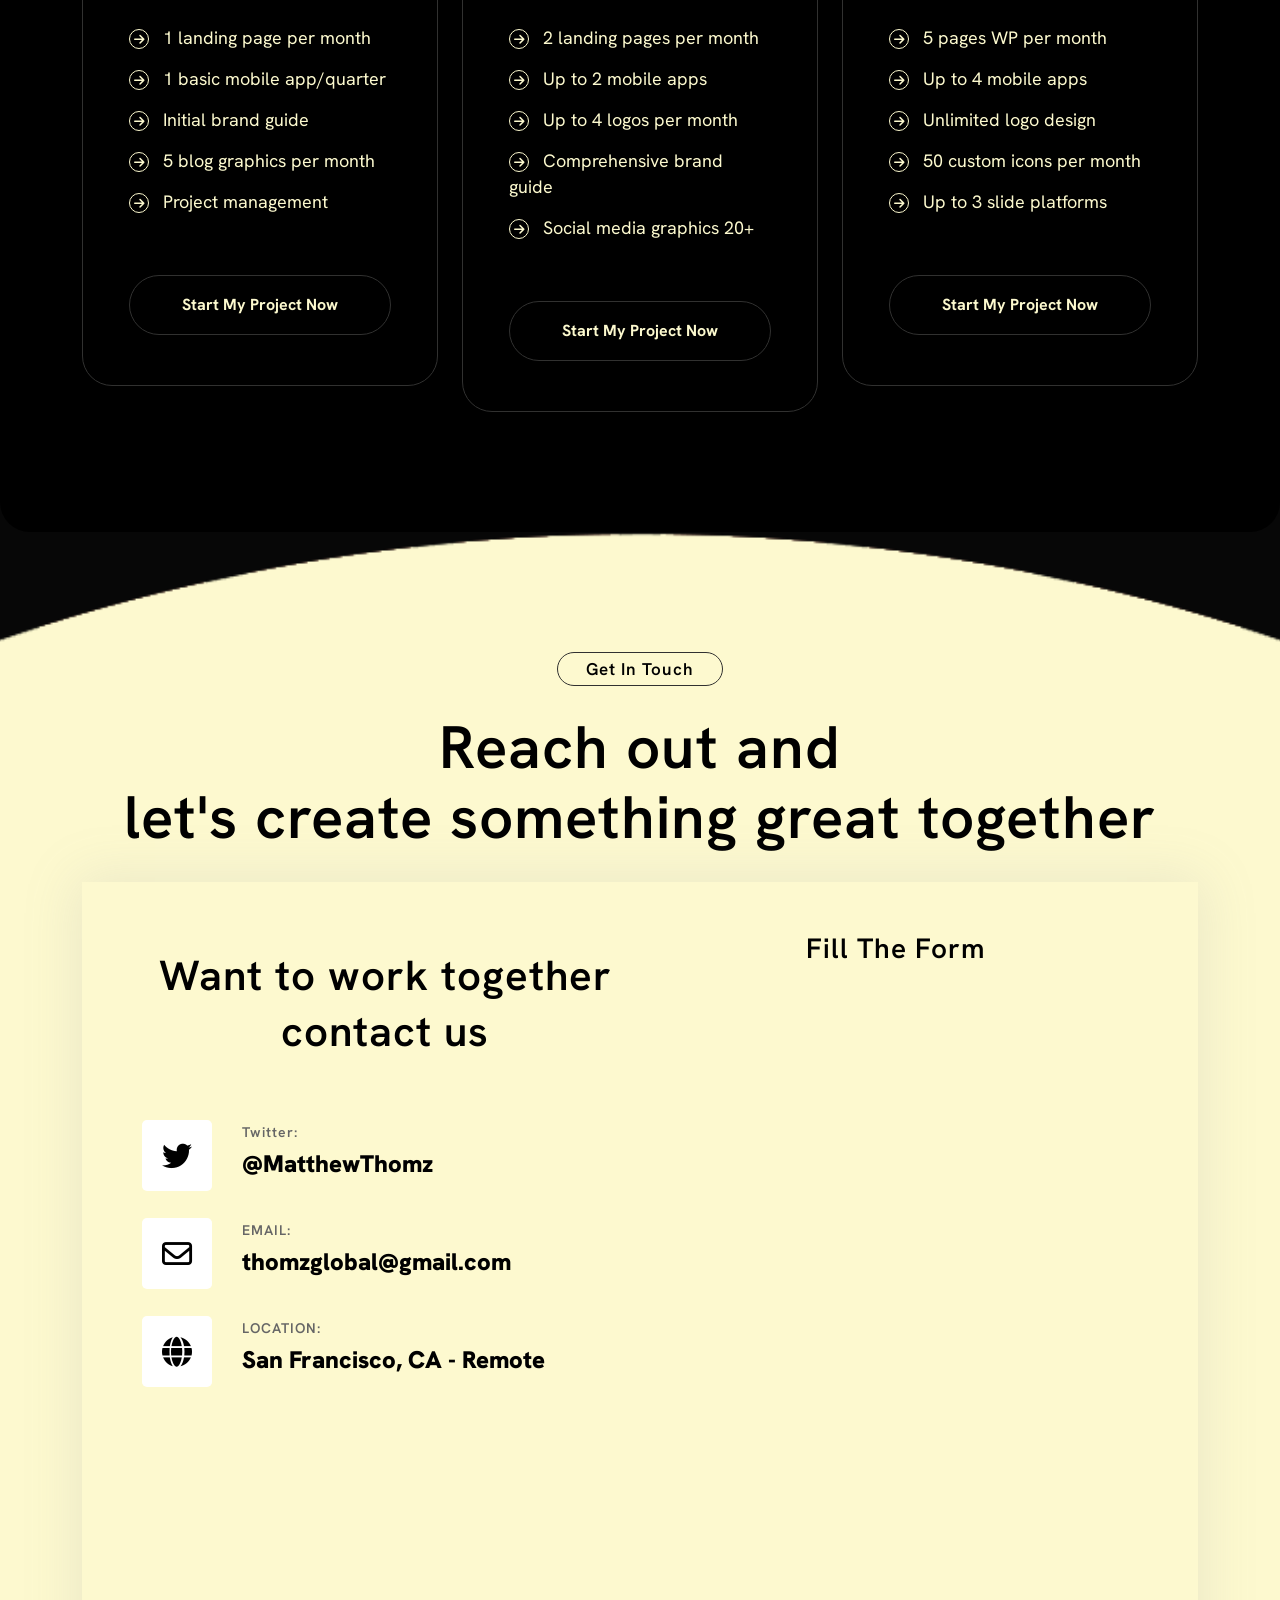
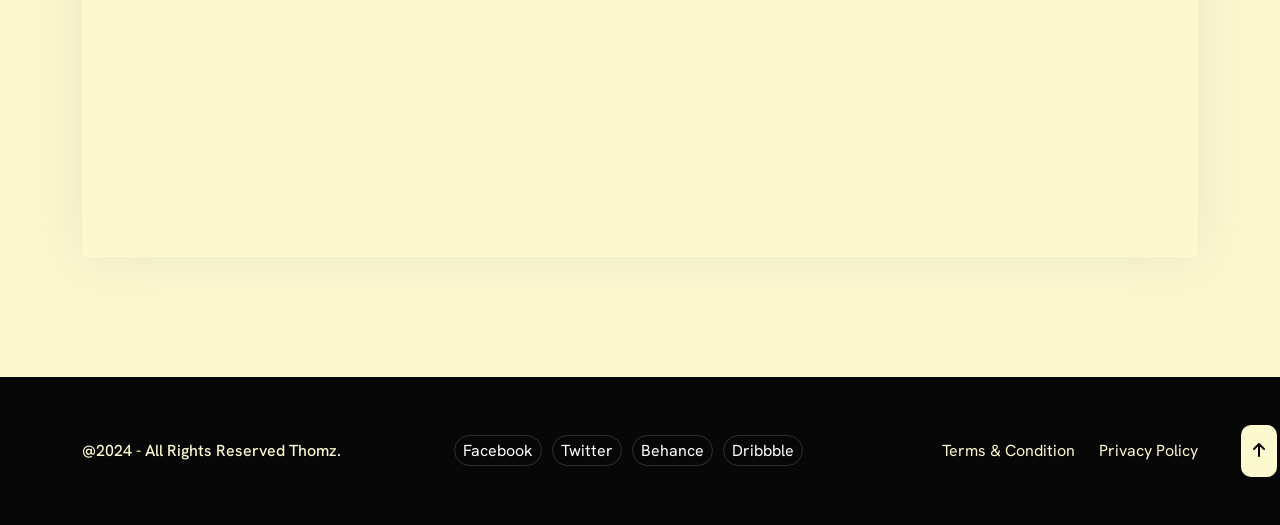
==== commit e60ade8c: "Update index.html" ====
--- a/index.html
+++ b/index.html
@@ -49,7 +49,7 @@
 
                             <!-- Logo Area Start -->
                             <div class="nav-header">
-                                <a class="nav-brand" href="onepage.html"><img src="assets/img/logo.png" alt="" class="img-fulid d-block" /> </a>
+                                <a class="nav-brand" href="index.html"><img src="assets/img/logo.png" alt="" class="img-fulid d-block" /> </a>
                                 <div class="nav-toggle"></div>
                                 <div class="overlay"></div>
                             </div>
@@ -212,10 +212,10 @@
                                         </li>
                                         <li class="d-flex align-items-center justify-content-between">
                                             <div class="about-list-content-left">
-                                                <h5>Phone</h5>
+                                                <h5>Developer</h5>
                                             </div>
                                             <div class="about-list-content-right">
-                                                <h5>03.16.97.43.63</h5>
+                                                <h5>Full Stack</h5>
                                             </div> 
                                         </li>
                                         <li class="d-flex align-items-center justify-content-between">
